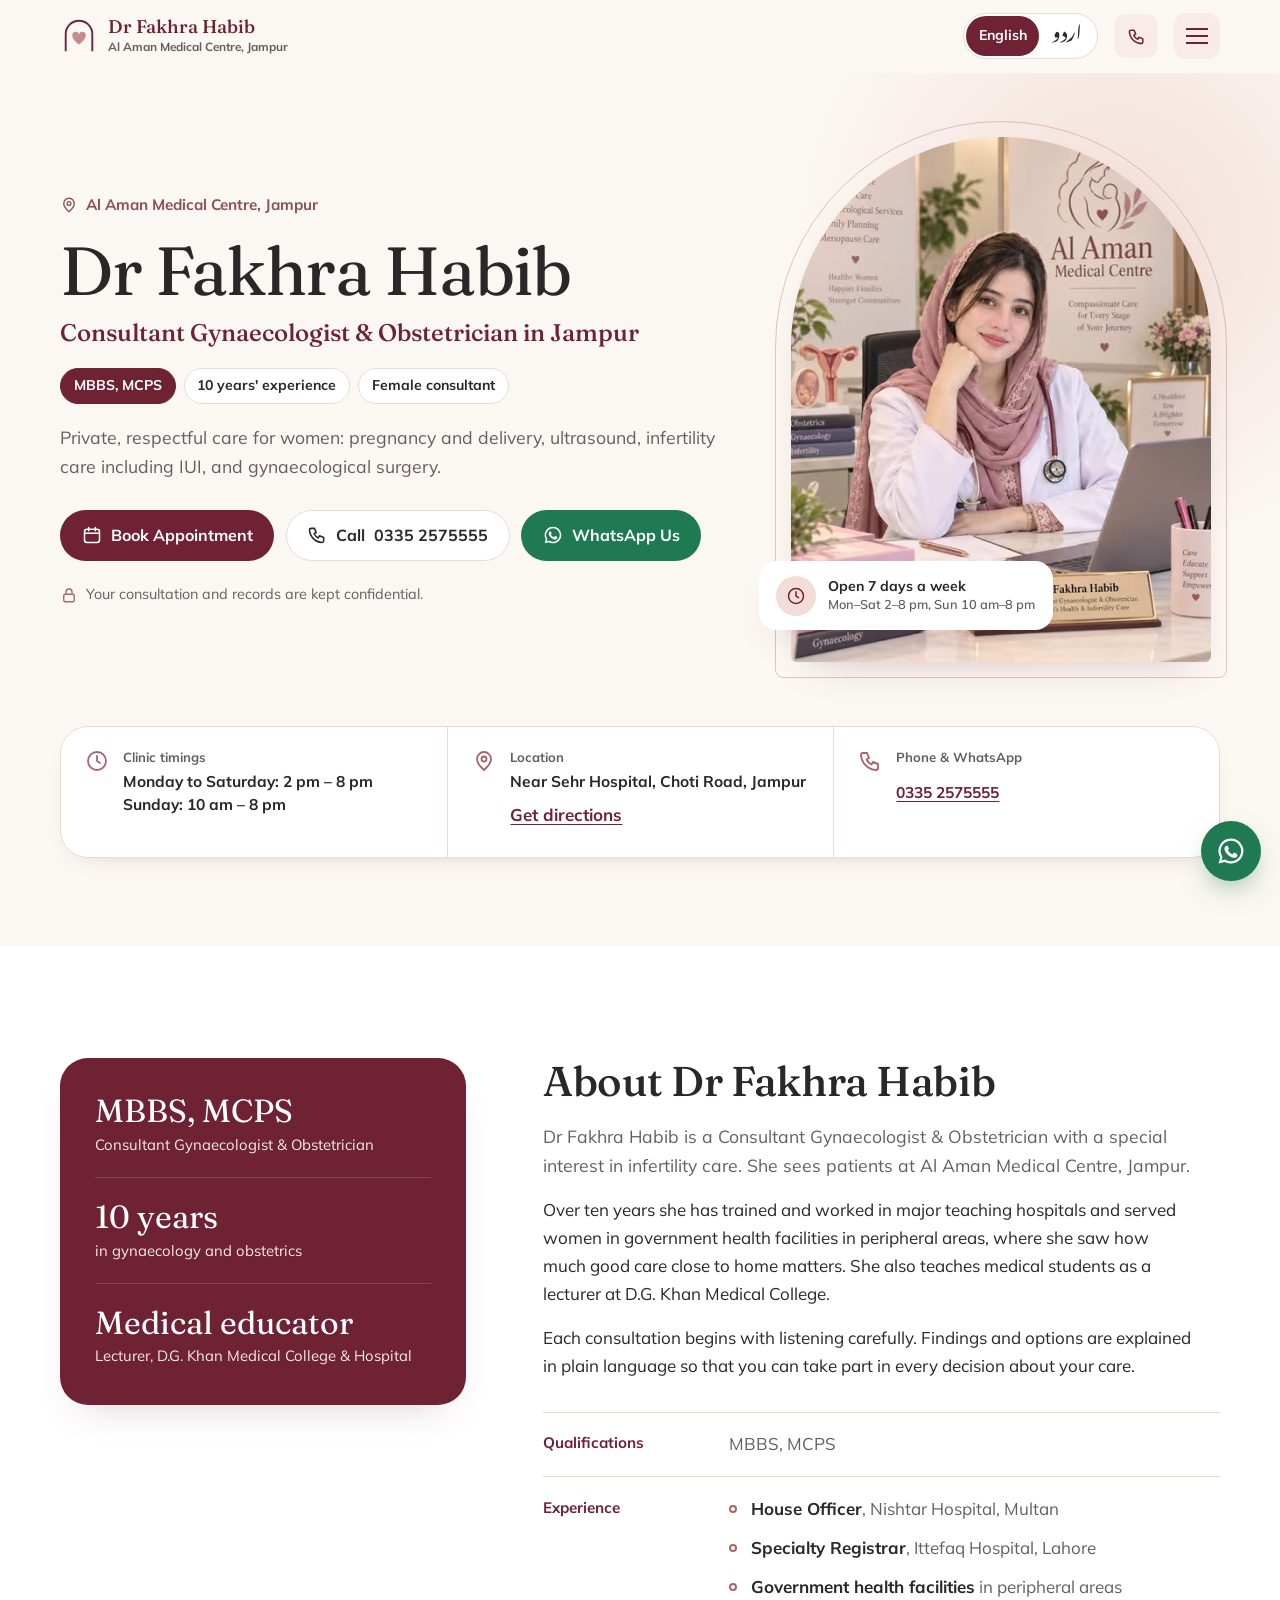
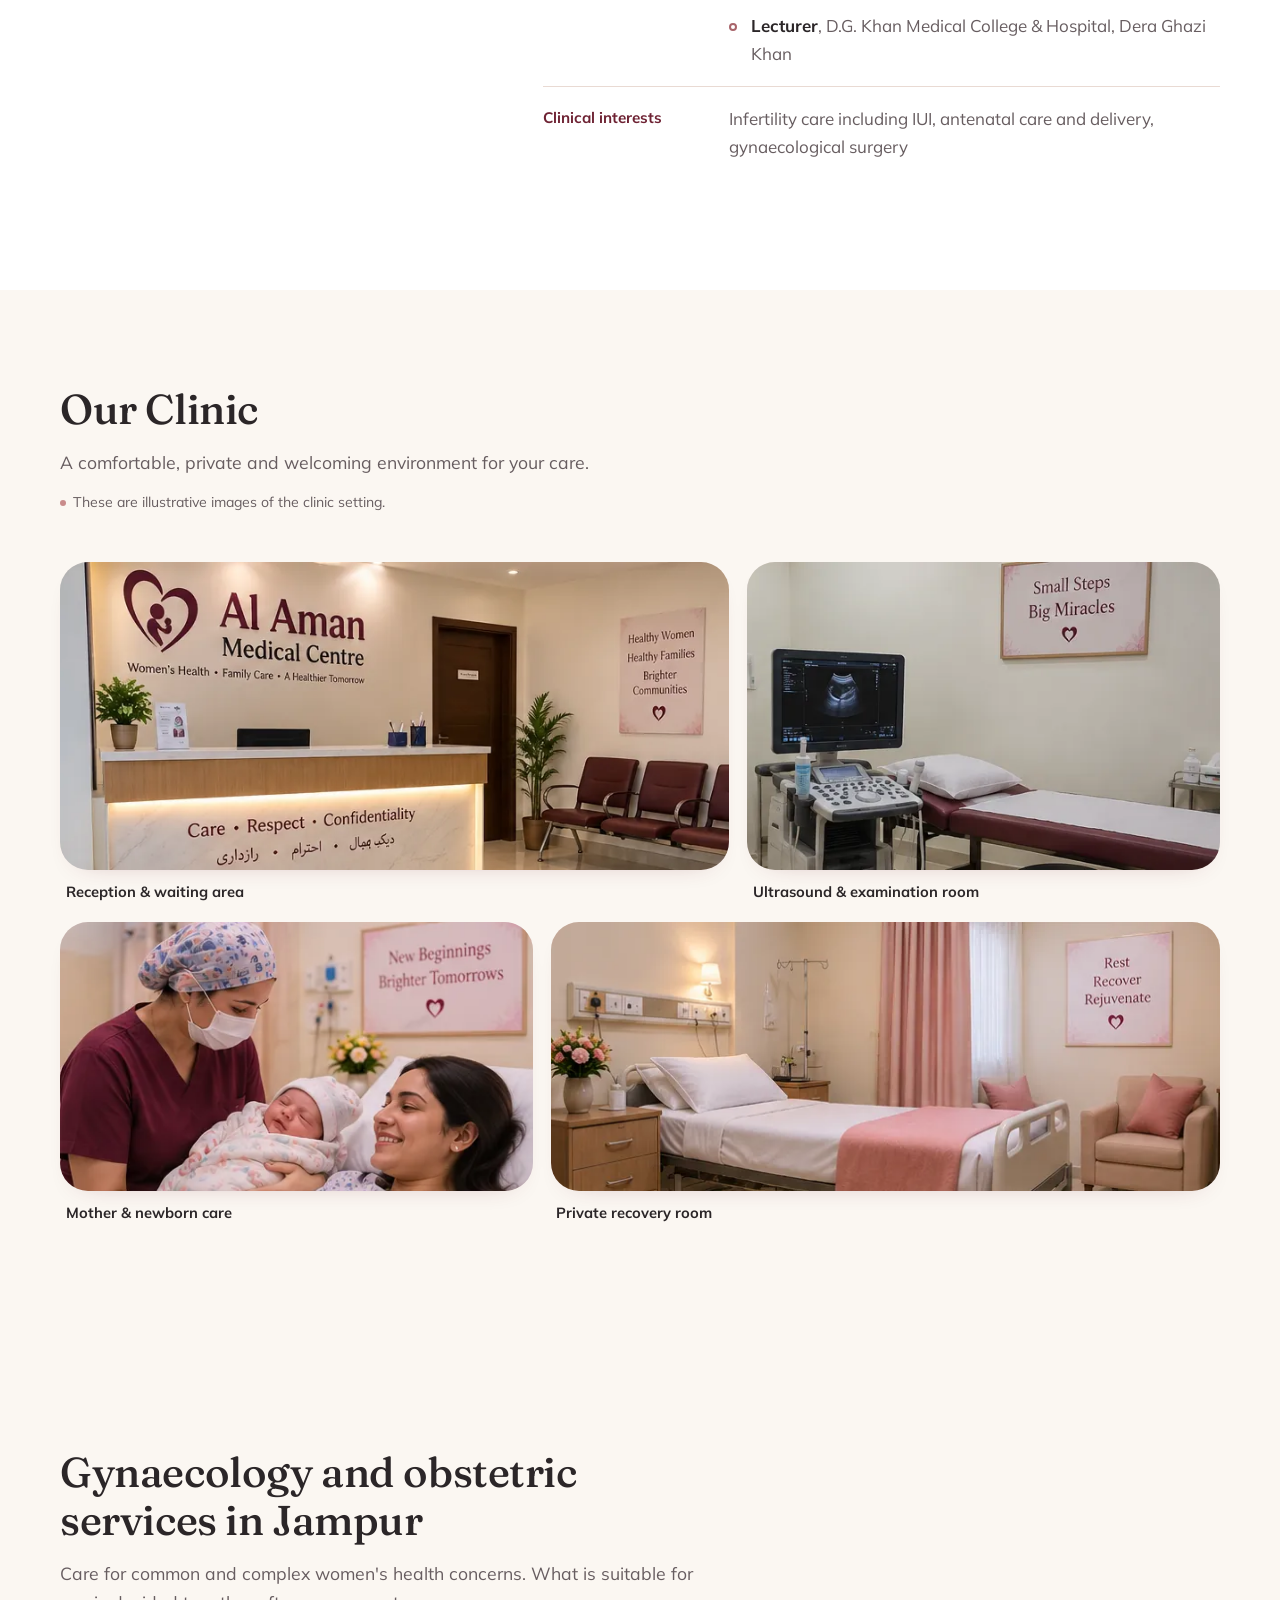
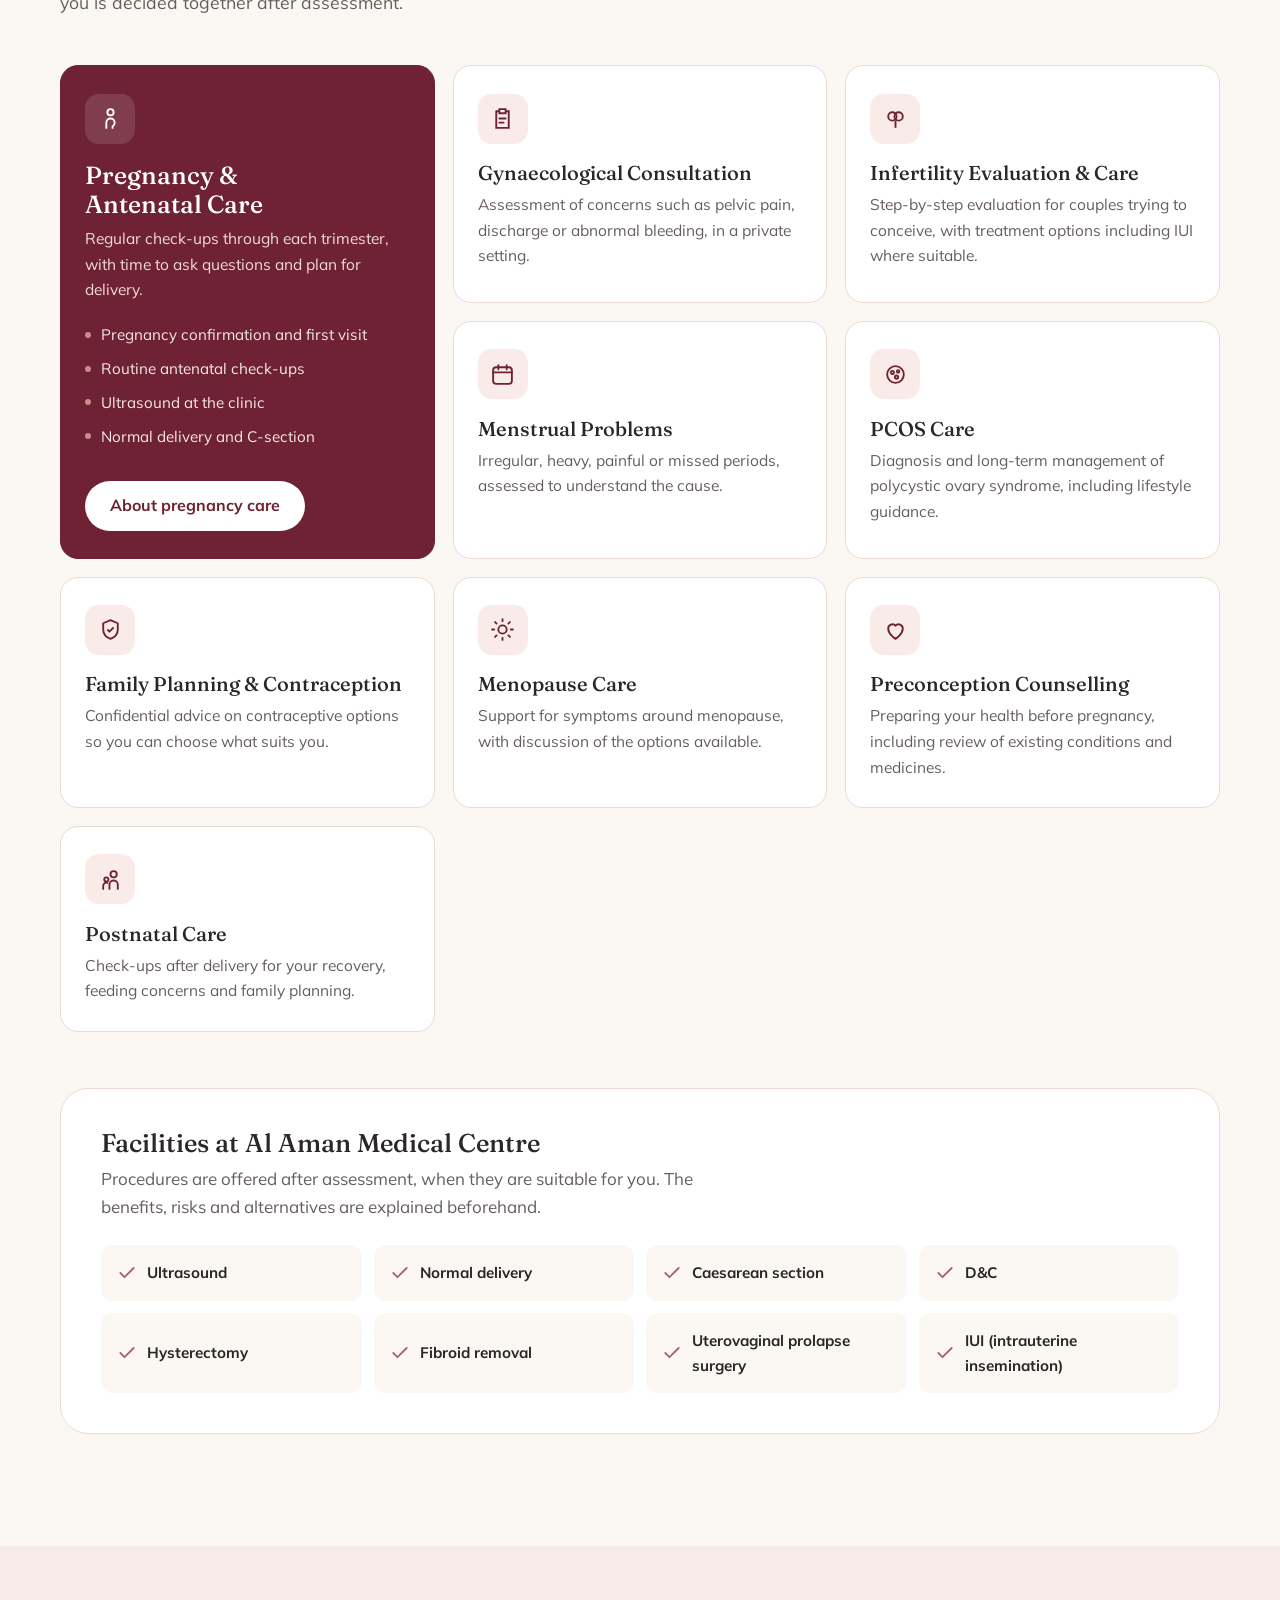
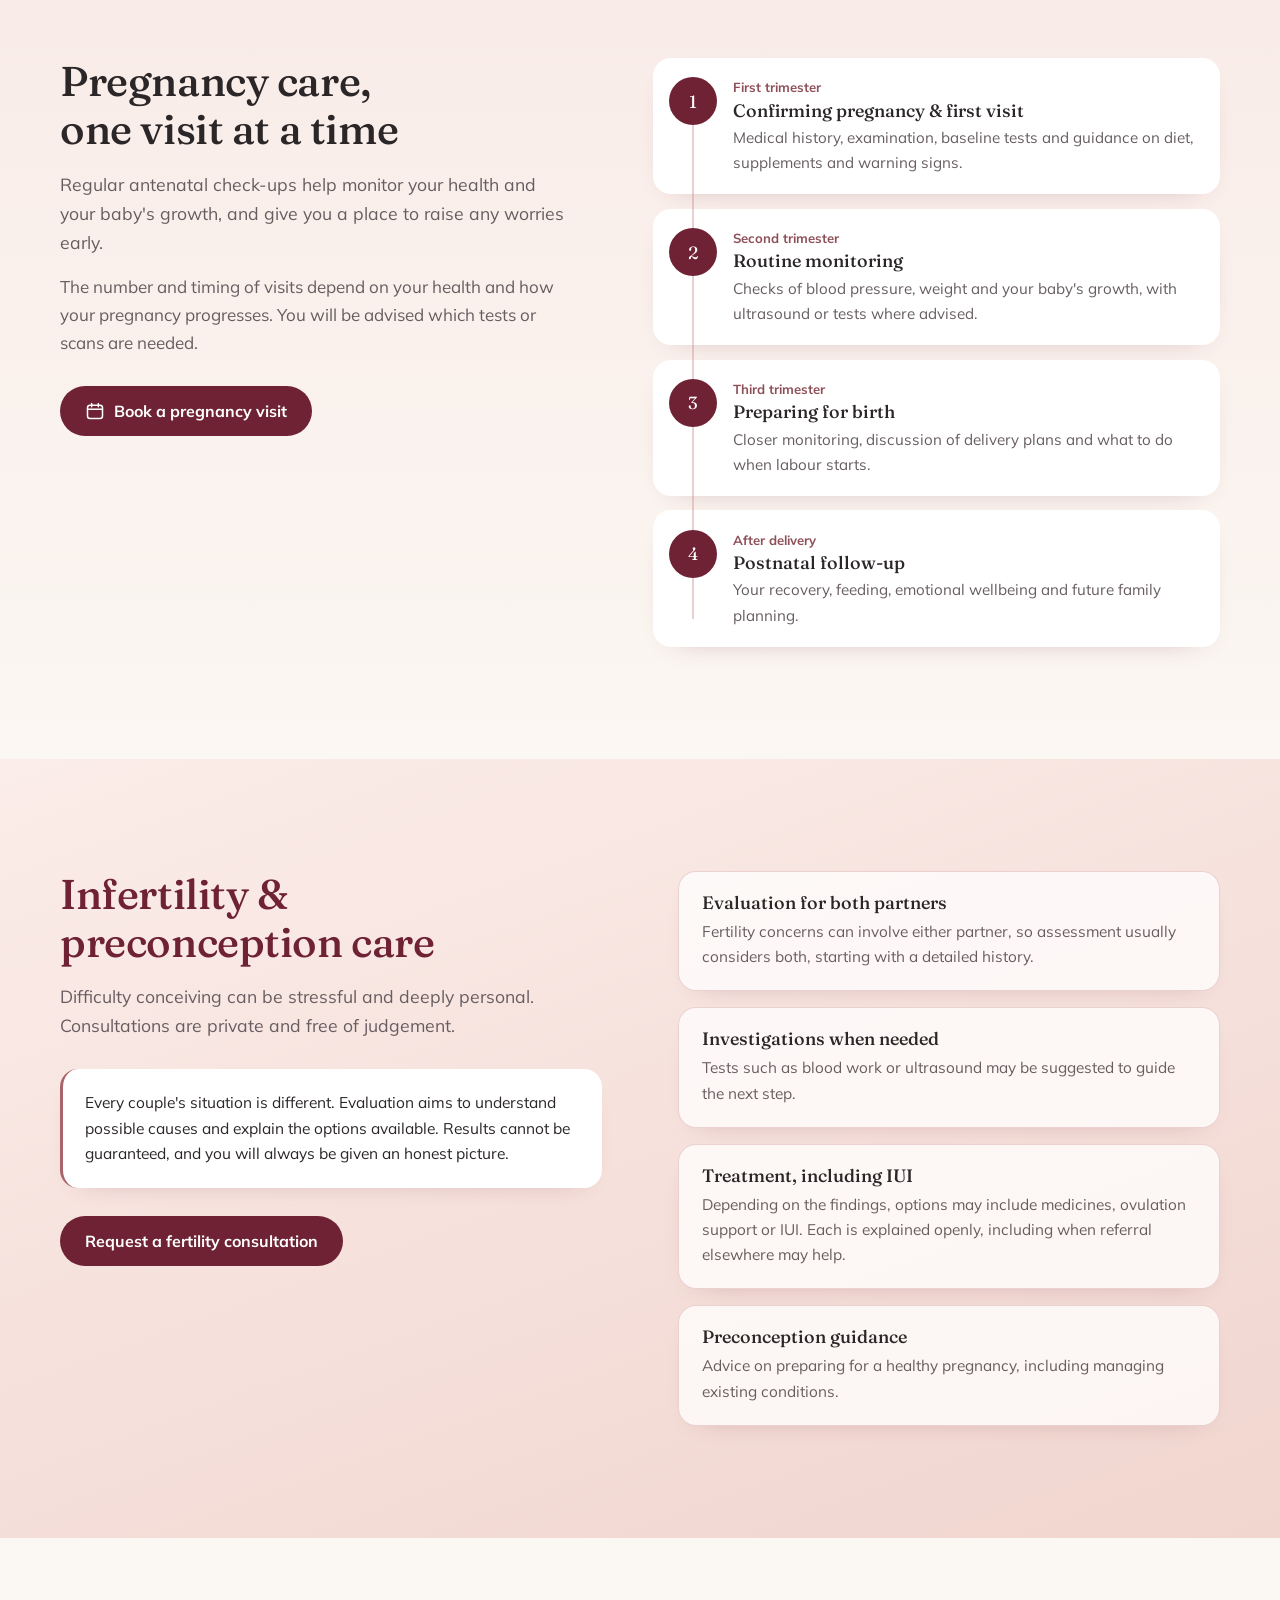
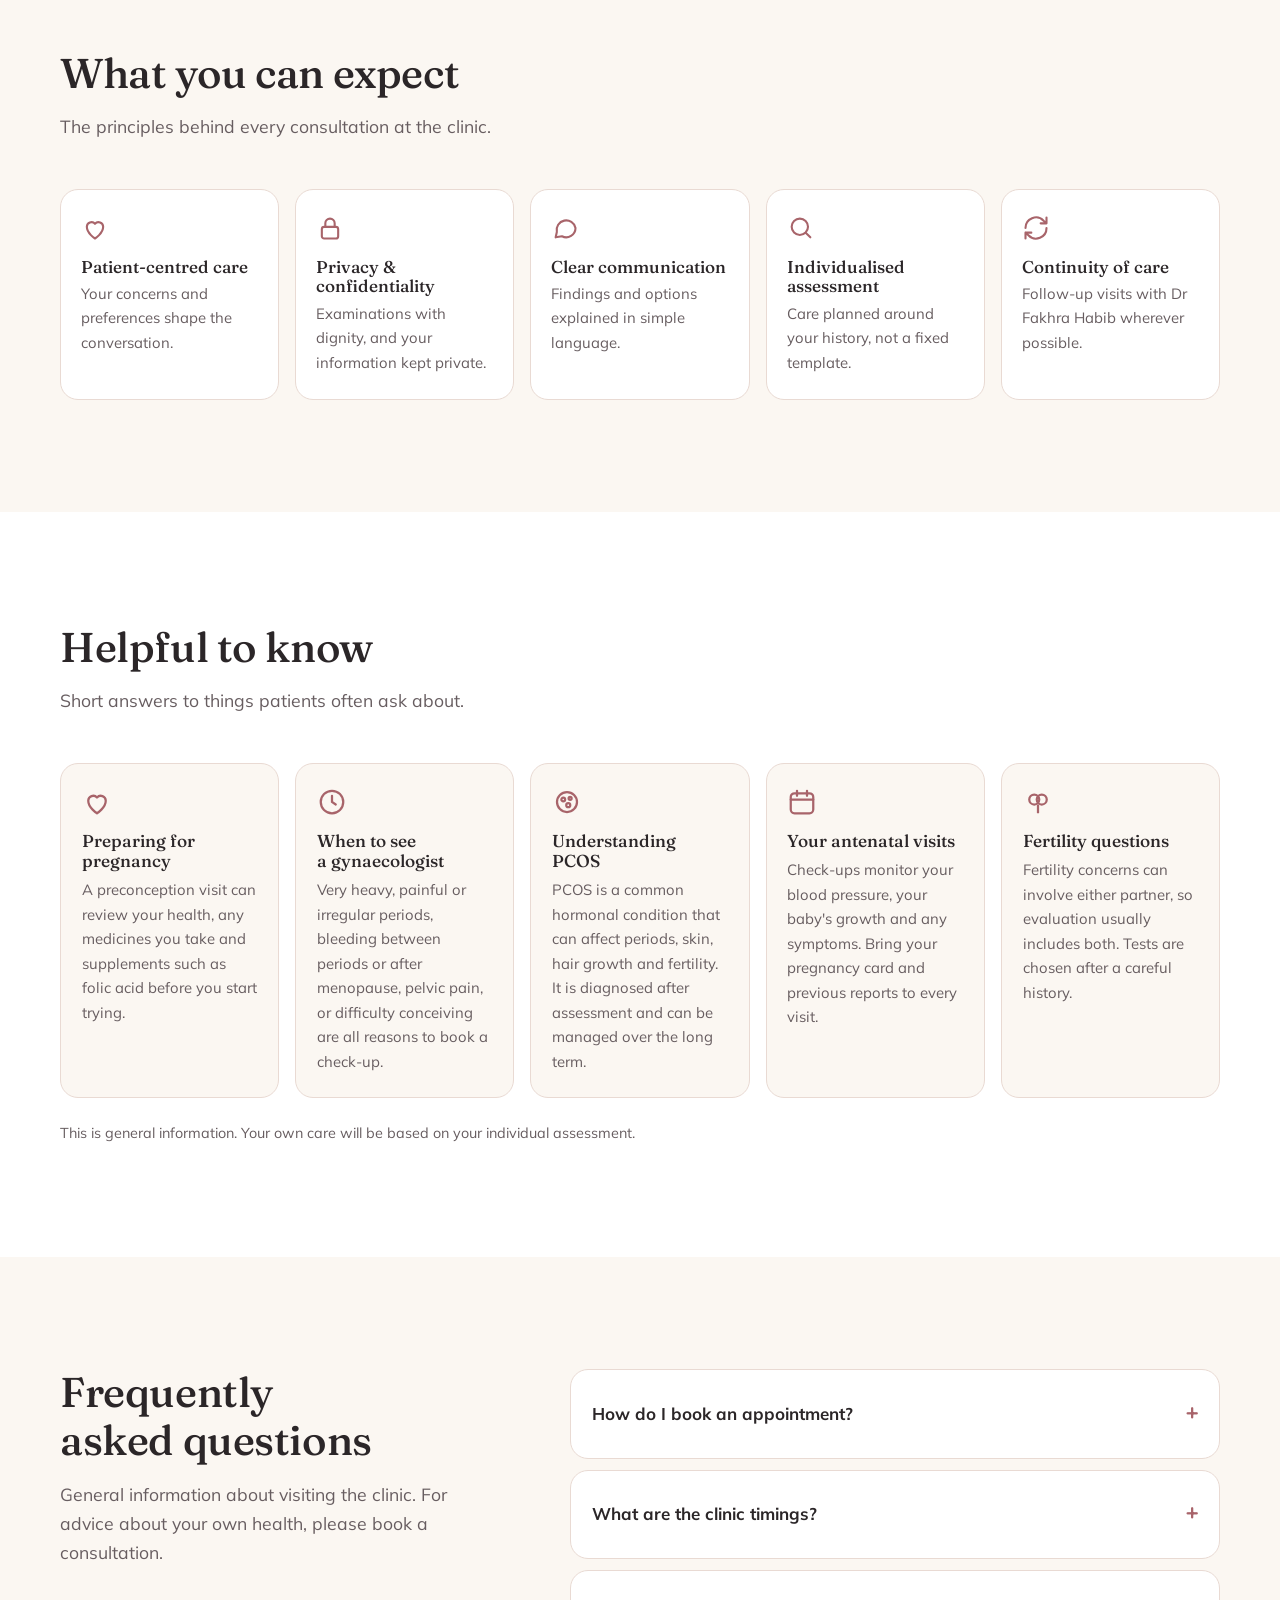
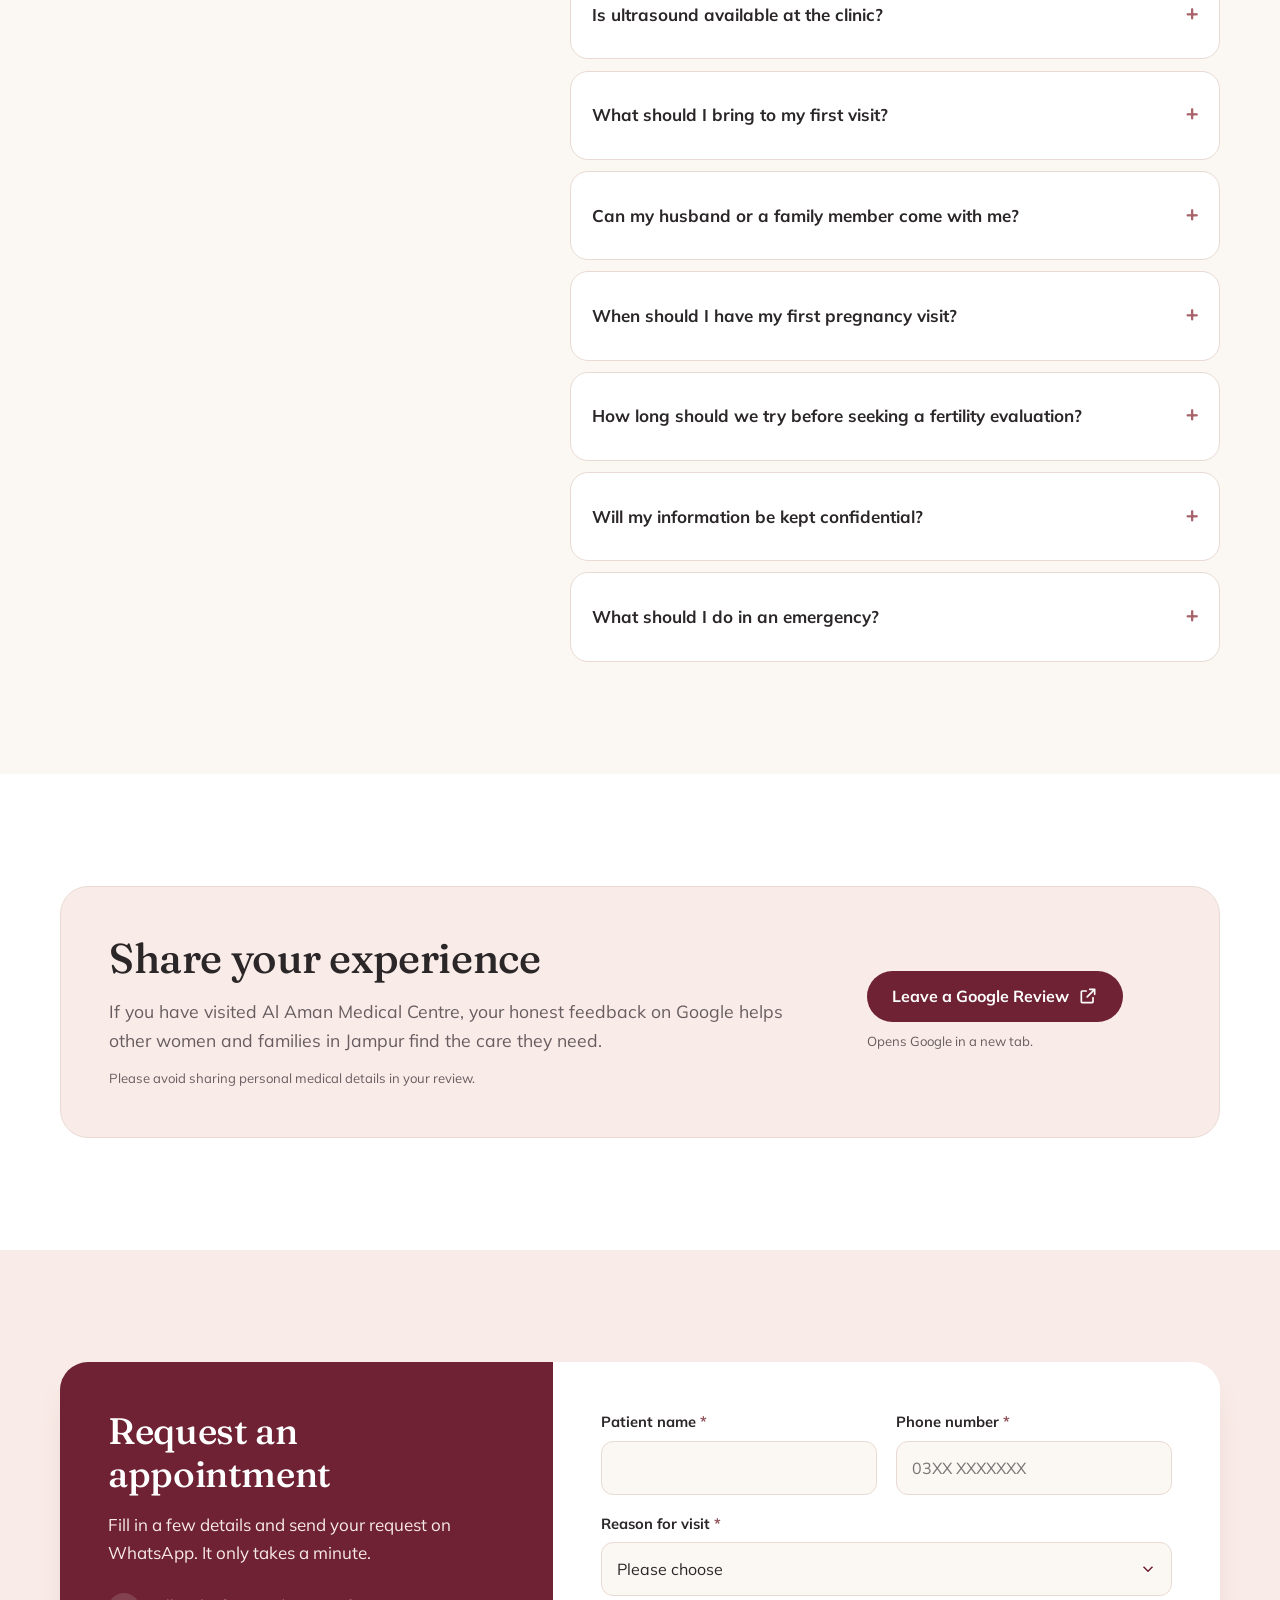
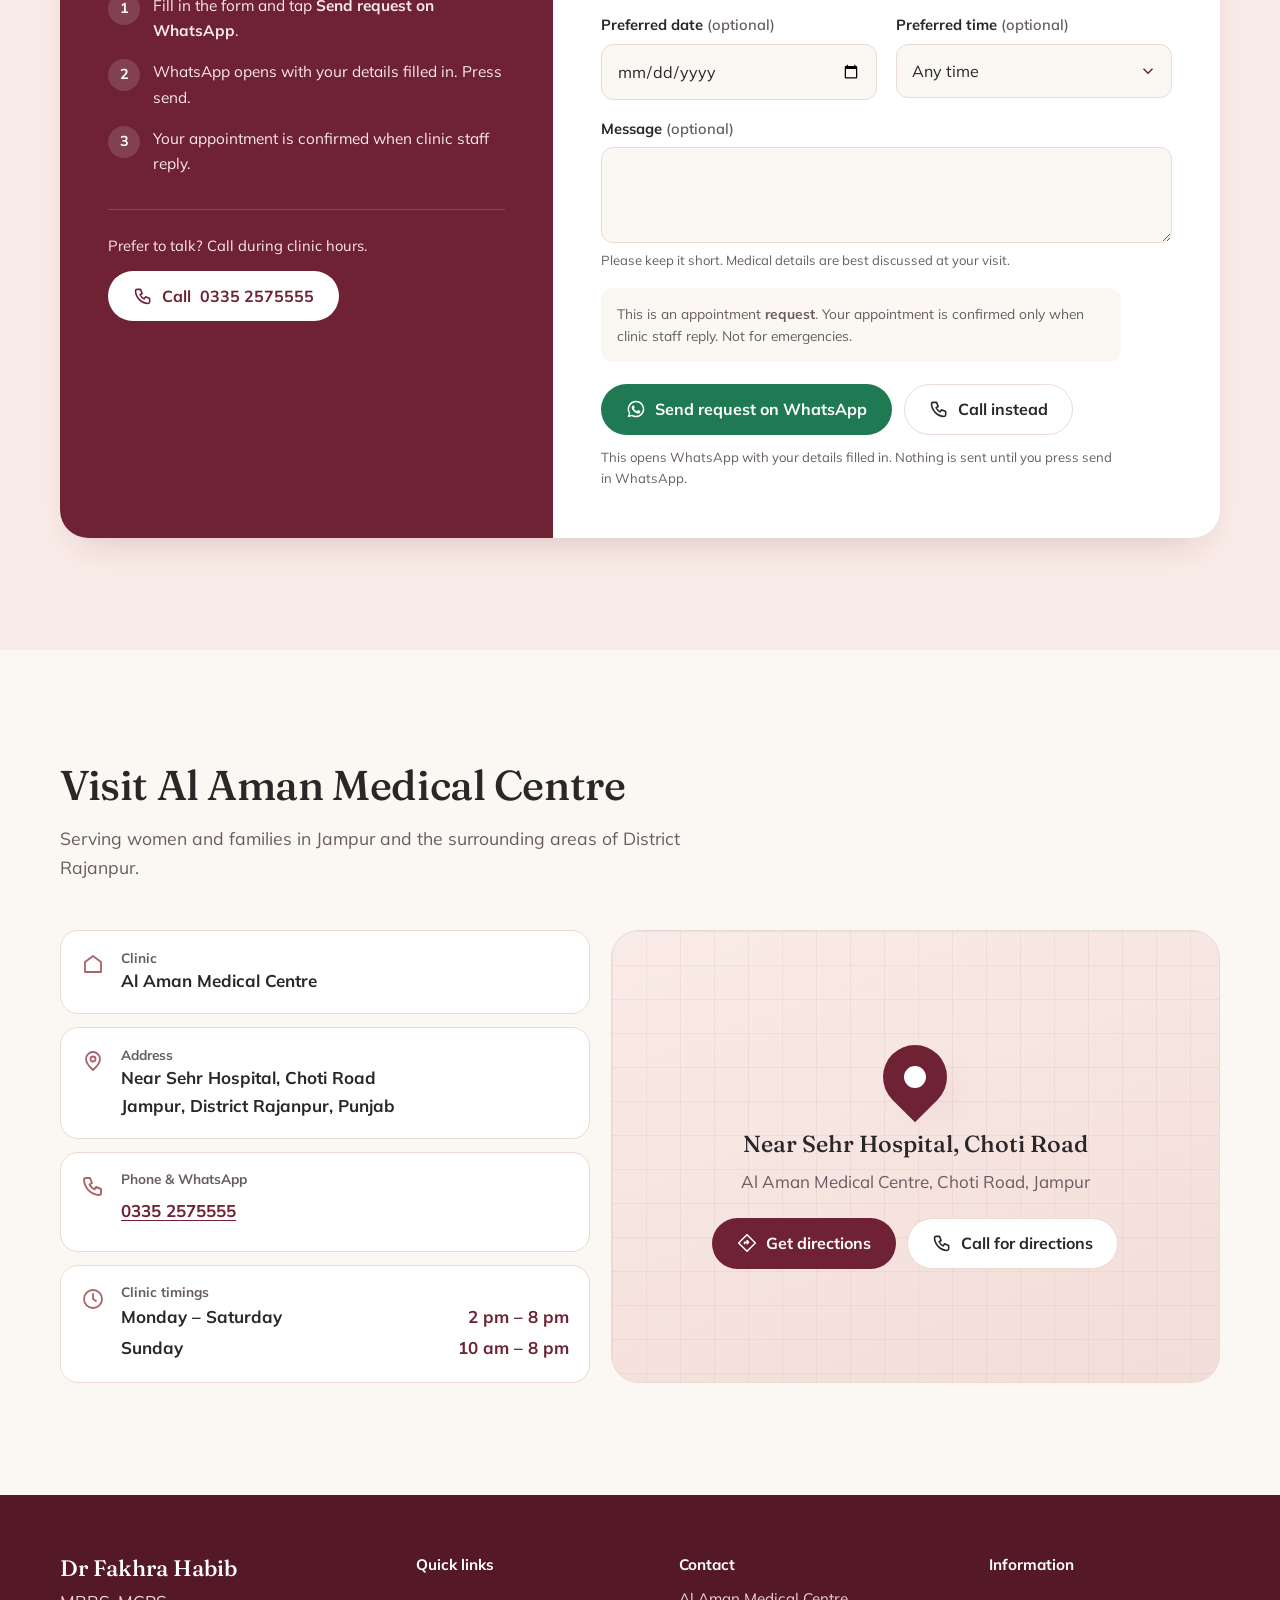
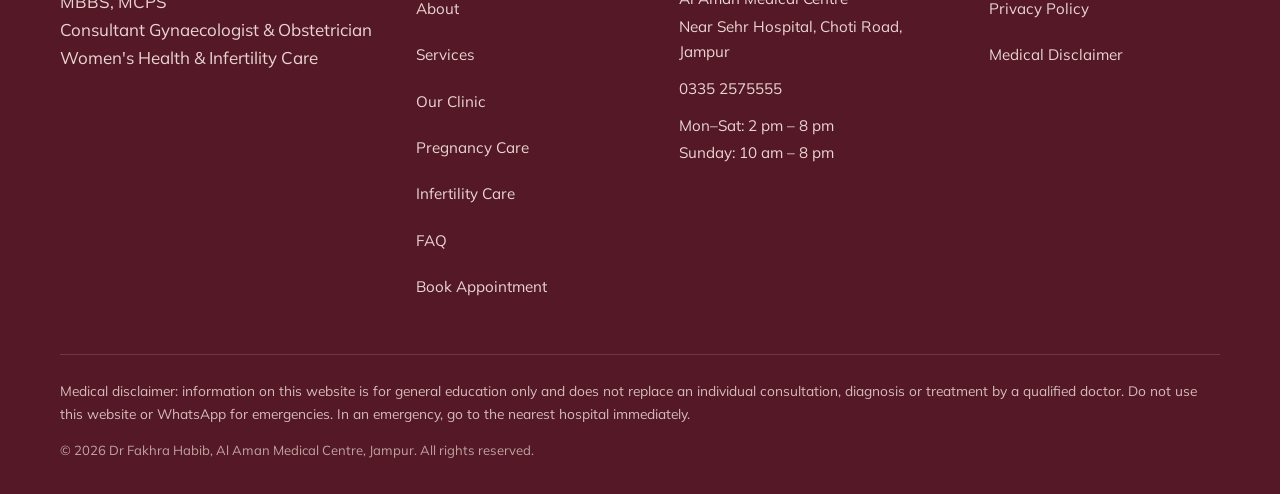
==== al-aman-website/index.html @ a742a40b "Add files via upload" ====
<!DOCTYPE html>
<html lang="en" dir="ltr">
<head>
<meta charset="UTF-8">
<meta name="viewport" content="width=device-width, initial-scale=1, viewport-fit=cover">

<title>Dr Fakhra Habib | Gynaecologist &amp; Obstetrician in Jampur | Al Aman Medical Centre</title>
<meta name="description" content="Dr Fakhra Habib (MBBS, MCPS), female Consultant Gynaecologist &amp; Obstetrician at Al Aman Medical Centre, Choti Road, Jampur. Pregnancy care, delivery, ultrasound, infertility care including IUI. Open daily. Call 0335 2575555.">
<meta name="robots" content="index, follow, max-image-preview:large">
<meta name="theme-color" content="#6E2233">
<meta name="format-detection" content="telephone=yes">
<link rel="canonical" href="https://drfakhrahabib.netlify.app/">
<link rel="alternate" hreflang="en-PK" href="https://drfakhrahabib.netlify.app/">
<link rel="alternate" hreflang="ur-PK" href="https://drfakhrahabib.netlify.app/ur/">
<link rel="alternate" hreflang="x-default" href="https://drfakhrahabib.netlify.app/">

<!-- Social sharing (WhatsApp / Facebook preview) -->
<meta property="og:type" content="website">
<meta property="og:site_name" content="Al Aman Medical Centre, Jampur">
<meta property="og:locale" content="en_PK">
<meta property="og:locale:alternate" content="ur_PK">
<meta property="og:title" content="Dr Fakhra Habib | Gynaecologist &amp; Obstetrician in Jampur">
<meta property="og:description" content="Female consultant gynaecologist at Al Aman Medical Centre, Choti Road, Jampur. Open daily. Call or WhatsApp 0335 2575555.">
<meta property="og:url" content="https://drfakhrahabib.netlify.app/">
<meta property="og:image" content="https://drfakhrahabib.netlify.app/images/og-share-1200x630.jpg">
<meta property="og:image:secure_url" content="https://drfakhrahabib.netlify.app/images/og-share-1200x630.jpg">
<meta property="og:image:type" content="image/jpeg">
<meta property="og:image:width" content="1200">
<meta property="og:image:height" content="630">
<meta property="og:image:alt" content="Dr Fakhra Habib at Al Aman Medical Centre, Jampur">
<meta name="twitter:card" content="summary_large_image">
<meta name="twitter:image" content="https://drfakhrahabib.netlify.app/images/og-share-1200x630.jpg">

<script>try{var n=performance.getEntriesByType&&performance.getEntriesByType("navigation")[0];if(localStorage.getItem("site-lang")==="ur"&&!(n&&n.type==="back_forward"))location.replace("ur/"+location.hash)}catch(e){}</script>
<script>document.documentElement.className+=" js"</script>

<script type="application/ld+json">
{
  "@context": "https://schema.org",
  "@type": "MedicalClinic",
  "name": "Al Aman Medical Centre",
  "url": "https://drfakhrahabib.netlify.app/",
  "image": "https://drfakhrahabib.netlify.app/images/og-share-1200x630.jpg",
  "logo": "https://drfakhrahabib.netlify.app/icons/icon-512.png",
  "hasMap": "https://maps.app.goo.gl/ot8H29BSfZ6ZTW8P8",
  "geo": {"@type": "GeoCoordinates", "latitude": 29.6536965, "longitude": 70.5930969},
  "description": "Gynaecology, obstetrics and infertility care in Jampur, District Rajanpur, Punjab.",
  "telephone": "+92-335-2575555",
  "address": {
    "@type": "PostalAddress",
    "streetAddress": "Near Sehr Hospital, Choti Road",
    "addressLocality": "Jampur",
    "addressRegion": "Punjab",
    "addressCountry": "PK"
  },
  "areaServed": ["Jampur", "Rajanpur District"],
  "openingHoursSpecification": [
    {"@type": "OpeningHoursSpecification",
     "dayOfWeek": ["Monday","Tuesday","Wednesday","Thursday","Friday","Saturday"],
     "opens": "14:00", "closes": "20:00"},
    {"@type": "OpeningHoursSpecification",
     "dayOfWeek": "Sunday", "opens": "10:00", "closes": "20:00"}
  ],
  "medicalSpecialty": ["Gynecologic", "Obstetric"],
  "availableService": [
    {"@type": "MedicalProcedure", "name": "Antenatal care"},
    {"@type": "MedicalProcedure", "name": "Obstetric ultrasound"},
    {"@type": "MedicalProcedure", "name": "Normal delivery"},
    {"@type": "MedicalProcedure", "name": "Caesarean section"},
    {"@type": "MedicalProcedure", "name": "Intrauterine insemination (IUI)"},
    {"@type": "MedicalProcedure", "name": "Hysterectomy"}
  ],
  "employee": {
    "@type": "Physician",
    "name": "Dr Fakhra Habib",
    "honorificSuffix": "MBBS, MCPS",
    "jobTitle": "Consultant Gynaecologist & Obstetrician",
    "medicalSpecialty": ["Gynecologic", "Obstetric"]
  }
}
</script>

<link rel="icon" href="favicon.ico" sizes="48x48">
<link rel="icon" href="icons/favicon.svg" type="image/svg+xml">
<link rel="apple-touch-icon" href="icons/apple-touch-icon.png">
<link rel="manifest" href="site.webmanifest">

<link rel="preload" href="fonts/fraunces-latin-400-normal.woff2" as="font" type="font/woff2" crossorigin>
<link rel="preload" href="fonts/mulish-latin-400-normal.woff2" as="font" type="font/woff2" crossorigin>

<link rel="stylesheet" href="assets/style.css">
</head>

<body>
<a class="skip" href="#main">Skip to content</a>

<svg width="0" height="0" style="position:absolute" aria-hidden="true">
  <symbol id="i-phone" viewBox="0 0 24 24" fill="none" stroke="currentColor" stroke-width="1.9" stroke-linecap="round" stroke-linejoin="round"><path d="M5 4h4l2 5-2.5 1.5a11 11 0 0 0 5 5L15 13l5 2v4a2 2 0 0 1-2 2A16 16 0 0 1 3 6a2 2 0 0 1 2-2"/></symbol>
  <symbol id="i-wa" viewBox="0 0 24 24" fill="currentColor"><path d="M12 2a10 10 0 0 0-8.6 15.1L2 22l5-1.3A10 10 0 1 0 12 2zm0 18.2c-1.5 0-3-.4-4.3-1.2l-.3-.2-3 .8.8-2.9-.2-.3A8.2 8.2 0 1 1 12 20.2zm4.5-6.1c-.2-.1-1.5-.7-1.7-.8-.2-.1-.4-.1-.6.1l-.8 1c-.1.2-.3.2-.5.1a6.7 6.7 0 0 1-3.3-2.9c-.2-.4.2-.4.7-1.3.1-.2 0-.3 0-.4l-.8-1.8c-.2-.5-.4-.4-.6-.4h-.5a1 1 0 0 0-.7.3 3 3 0 0 0-.9 2.2c0 1.3.9 2.5 1 2.7.1.2 1.8 2.8 4.4 3.9 1.6.7 2.3.8 3.1.6.5-.1 1.5-.6 1.7-1.2.2-.6.2-1.1.1-1.2l-.5-.3z"/></symbol>
  <symbol id="i-pin" viewBox="0 0 24 24" fill="none" stroke="currentColor" stroke-width="1.8" stroke-linecap="round" stroke-linejoin="round"><path d="M12 21s-7-6.2-7-11a7 7 0 0 1 14 0c0 4.8-7 11-7 11z"/><circle cx="12" cy="10" r="2.5"/></symbol>
  <symbol id="i-clock" viewBox="0 0 24 24" fill="none" stroke="currentColor" stroke-width="1.8" stroke-linecap="round"><circle cx="12" cy="12" r="9"/><path d="M12 7v5l3 2"/></symbol>
  <symbol id="i-cal" viewBox="0 0 24 24" fill="none" stroke="currentColor" stroke-width="1.8" stroke-linecap="round"><rect x="3" y="5" width="18" height="16" rx="3"/><path d="M3 10h18M8 3v4M16 3v4"/></symbol>
  <symbol id="i-lock" viewBox="0 0 24 24" fill="none" stroke="currentColor" stroke-width="1.8" stroke-linecap="round"><rect x="5" y="11" width="14" height="10" rx="2"/><path d="M8 11V8a4 4 0 0 1 8 0v3"/></symbol>
  <symbol id="i-heart" viewBox="0 0 24 24" fill="none" stroke="currentColor" stroke-width="1.8" stroke-linejoin="round"><path d="M12 21s-7-4.4-7-10a4 4 0 0 1 7-2.6A4 4 0 0 1 19 11c0 5.6-7 10-7 10z"/></symbol>
  <symbol id="i-check" viewBox="0 0 24 24" fill="none" stroke="currentColor" stroke-width="2.2" stroke-linecap="round" stroke-linejoin="round"><path d="M20 6L9 17l-5-5"/></symbol>
  <symbol id="i-home" viewBox="0 0 24 24" fill="none" stroke="currentColor" stroke-width="1.8" stroke-linejoin="round"><path d="M4 20V10l8-6 8 6v10H4z"/></symbol>
  <symbol id="i-dir" viewBox="0 0 24 24" fill="none" stroke="currentColor" stroke-width="1.8" stroke-linecap="round" stroke-linejoin="round"><path d="M12 2l10 10-10 10L2 12z"/><path d="M9 13v-2h5l-2-2m2 2l-2 2"/></symbol>
</svg>

<!-- ================= HEADER ================= -->
<header class="site-header">
  <nav class="wrap nav" aria-label="Main">
    <a href="#home" class="brand">
      <svg class="brand-mark" viewBox="0 0 40 40" aria-hidden="true">
        <path d="M6 36V18a14 14 0 0 1 28 0v18" fill="none" stroke="#6E2233" stroke-width="2"/>
        <path d="M20 29c-4-3-7-6-7-9.5a3.5 3.5 0 0 1 7-1 3.5 3.5 0 0 1 7 1C27 23 24 26 20 29z" fill="#C98B8B"/>
      </svg>
      <span class="brand-text">
        <span class="brand-name">Dr Fakhra Habib</span>
        <span class="brand-sub">Al Aman Medical Centre, Jampur</span>
      </span>
    </a>

    <ul class="nav-links" id="navLinks">
      <li class="home-link"><a href="#home">Home</a></li>
      <li><a href="#about">About</a></li>
      <li><a href="#services">Services</a></li>
      <li><a href="#pregnancy">Pregnancy Care</a></li>
      <li><a href="#fertility">Infertility Care</a></li>
      <li><a href="#faq">FAQ</a></li>
      <li><a href="#contact">Contact</a></li>
      <li class="mobile-only"><a href="#appointment" class="btn btn-primary">Book Appointment</a></li>
      <li class="lang-item"><nav class="lang-switch" aria-label="Choose language"><a href="./" lang="en" hreflang="en" aria-current="page" data-lang-link="en">English</a><a href="ur/" lang="ur" hreflang="ur" data-lang-link="ur">اردو</a></nav></li>
    </ul>

    <div class="nav-right">
      <nav class="lang-switch" aria-label="Choose language"><a href="./" lang="en" hreflang="en" aria-current="page" data-lang-link="en">English</a><a href="ur/" lang="ur" hreflang="ur" data-lang-link="ur">اردو</a></nav>
      <a href="tel:+923352575555" class="nav-call" aria-label="Call the clinic on 0335 2575555"><svg class="icon" aria-hidden="true"><use href="#i-phone"/></svg><span><span class="num">0335 2575555</span></span></a>
      <a href="#appointment" class="btn btn-primary">Book Appointment</a>
      <button class="menu-toggle" id="menuToggle" type="button" aria-label="Open menu" aria-expanded="false" aria-controls="navLinks">
        <span></span><span></span><span></span>
      </button>
    </div>
  </nav>
</header>

<main id="main">

<!-- ================= HERO ================= -->
<section class="hero" id="home" aria-labelledby="hero-title">
  <div class="wrap hero-grid">
    <div>
      <p class="hero-intro load"><svg class="icon" aria-hidden="true"><use href="#i-pin"/></svg>Al Aman Medical Centre, Jampur</p>
      <h1 id="hero-title" class="load load-2">
        <span class="h1-name">Dr Fakhra Habib</span>
        <span class="h1-role">Consultant Gynaecologist &amp; Obstetrician in Jampur</span>
      </h1>
      <p class="hero-creds load load-2">
        <span class="badge strong">MBBS, MCPS</span>
        <span class="badge">10 years' experience</span>
        <span class="badge">Female consultant</span>
      </p>
      <p class="lead load load-3">Private, respectful care for women: pregnancy and delivery, ultrasound, infertility care including IUI, and gynaecological surgery.</p>
      <div class="hero-actions load load-4">
        <a href="#appointment" class="btn btn-primary"><svg class="icon" aria-hidden="true"><use href="#i-cal"/></svg>Book Appointment</a>
        <a href="tel:+923352575555" class="btn btn-secondary"><svg class="icon" aria-hidden="true"><use href="#i-phone"/></svg>Call <span class="num">0335 2575555</span></a>
        <a href="https://wa.me/923352575555?text=Assalam-o-Alaikum%2C%20I%20would%20like%20to%20book%20an%20appointment%20with%20Dr%20Fakhra%20Habib%20at%20Al%20Aman%20Medical%20Centre%2C%20Jampur." class="btn btn-wa" target="_blank" rel="noopener"><svg class="icon" aria-hidden="true"><use href="#i-wa"/></svg>WhatsApp Us</a>
      </div>
      <p class="hero-note load load-5"><svg class="icon" aria-hidden="true"><use href="#i-lock"/></svg>Your consultation and records are kept confidential.</p>
    </div>

    <div class="arch-wrap load load-2">
      <div class="arch-ring" aria-hidden="true"></div>
      <div class="arch">
        <picture>
          <source type="image/avif" srcset="images/dr-fakhra-habib-480.avif 480w, images/dr-fakhra-habib-720.avif 720w" sizes="(max-width: 860px) 320px, 420px">
          <source type="image/webp" srcset="images/dr-fakhra-habib-480.webp 480w, images/dr-fakhra-habib-720.webp 720w" sizes="(max-width: 860px) 320px, 420px">
          <img src="images/dr-fakhra-habib-720.jpg" width="720" height="900" fetchpriority="high" decoding="async"
               alt="Dr Fakhra Habib, Consultant Gynaecologist and Obstetrician, at her desk at Al Aman Medical Centre, Jampur">
        </picture>
      </div>
      <div class="hero-card">
        <span class="dot"><svg class="icon" aria-hidden="true"><use href="#i-clock"/></svg></span>
        <p>Open 7 days a week<span>Mon–Sat 2–8 pm, Sun 10 am–8 pm</span></p>
      </div>
    </div>
  </div>

  <div class="wrap">
    <div class="info-strip load load-5">
      <div class="info-item">
        <svg class="icon" aria-hidden="true"><use href="#i-clock"/></svg>
        <div><p class="label">Clinic timings</p><p>Monday to Saturday: 2 pm – 8 pm<br>Sunday: 10 am – 8 pm</p></div>
      </div>
      <div class="info-item">
        <svg class="icon" aria-hidden="true"><use href="#i-pin"/></svg>
        <div><p class="label">Location</p><p>Near Sehr Hospital, Choti Road, Jampur</p>
          <a class="text-link" data-maps href="https://maps.app.goo.gl/ot8H29BSfZ6ZTW8P8" target="_blank" rel="noopener">Get directions</a></div>
      </div>
      <div class="info-item">
        <svg class="icon" aria-hidden="true"><use href="#i-phone"/></svg>
        <div><p class="label">Phone &amp; WhatsApp</p><p><a class="text-link" href="tel:+923352575555"><span class="num">0335 2575555</span></a></p></div>
      </div>
    </div>
  </div>
</section>

<!-- ================= ABOUT ================= -->
<section class="about" id="about" aria-labelledby="about-title">
  <div class="wrap about-grid">
    <aside class="facts reveal" aria-label="Dr Fakhra Habib at a glance">
      <div class="fact"><strong>MBBS, MCPS</strong><span>Consultant Gynaecologist &amp; Obstetrician</span></div>
      <div class="fact"><strong>10 years</strong><span>in gynaecology and obstetrics</span></div>
      <div class="fact"><strong>Medical educator</strong><span>Lecturer, D.G. Khan Medical College &amp; Hospital</span></div>
    </aside>
    <div class="about-text reveal">
      <h2 id="about-title">About Dr Fakhra Habib</h2>
      <p class="lead">Dr Fakhra Habib is a Consultant Gynaecologist &amp; Obstetrician with a special interest in infertility care. She sees patients at Al Aman Medical Centre, Jampur.</p>
      <p>Over ten years she has trained and worked in major teaching hospitals and served women in government health facilities in peripheral areas, where she saw how much good care close to home matters. She also teaches medical students as a lecturer at D.G. Khan Medical College.</p>
      <p>Each consultation begins with listening carefully. Findings and options are explained in plain language so that you can take part in every decision about your care.</p>

      <dl class="cred-list">
        <div class="cred"><dt>Qualifications</dt><dd>MBBS, MCPS</dd></div>
        <div class="cred"><dt>Experience</dt><dd>
          <ul class="career">
            <li><strong>House Officer</strong>, Nishtar Hospital, Multan</li>
            <li><strong>Specialty Registrar</strong>, Ittefaq Hospital, Lahore</li>
            <li><strong>Government health facilities</strong> in peripheral areas</li>
            <li><strong>Lecturer</strong>, D.G. Khan Medical College &amp; Hospital, Dera Ghazi Khan</li>
          </ul>
        </dd></div>
        <div class="cred"><dt>Clinical interests</dt><dd>Infertility care including IUI, antenatal care and delivery, gynaecological surgery</dd></div>
      </dl>
    </div>
  </div>
</section>

<!-- ================= OUR CLINIC ================= -->
<section class="clinic" id="clinic" aria-labelledby="clinic-title">
  <div class="wrap">
    <div class="section-head reveal">
      <h2 id="clinic-title">Our Clinic</h2>
      <p class="lead">A comfortable, private and welcoming environment for your care.</p>
      <p class="clinic-note">These are illustrative images of the clinic setting.</p>
    </div>
    <div class="clinic-grid" role="group" aria-label="Clinic images">
      <figure class="clinic-fig f-reception reveal">
        <picture>
          <source type="image/webp" srcset="images/clinic-reception.webp">
          <img src="images/clinic-reception.jpg" width="934" height="344" loading="lazy" decoding="async" alt="Illustration of a clinic reception and waiting area in cream and burgundy">
        </picture>
        <figcaption>Reception &amp; waiting area</figcaption>
      </figure>
      <figure class="clinic-fig f-ultrasound reveal">
        <picture>
          <source type="image/webp" srcset="images/ultrasound-examination-room.webp">
          <img src="images/ultrasound-examination-room.jpg" width="572" height="344" loading="lazy" decoding="async" alt="Illustration of a clinic room with an ultrasound machine and examination couch">
        </picture>
        <figcaption>Ultrasound &amp; examination room</figcaption>
      </figure>
      <figure class="clinic-fig f-newborn reveal">
        <picture>
          <source type="image/webp" srcset="images/mother-newborn-care.webp">
          <img src="images/mother-newborn-care.jpg" width="487" height="300" loading="lazy" decoding="async" alt="Illustration of a smiling mother resting after delivery while a nurse holds her swaddled newborn">
        </picture>
        <figcaption>Mother &amp; newborn care</figcaption>
      </figure>
      <figure class="clinic-fig f-recovery reveal">
        <picture>
          <source type="image/webp" srcset="images/clinic-recovery-room.webp">
          <img src="images/clinic-recovery-room.jpg" width="704" height="271" loading="lazy" decoding="async" alt="Illustration of a private recovery room with a bed, attendant chair and pink curtains">
        </picture>
        <figcaption>Private recovery room</figcaption>
      </figure>
    </div>
  </div>
</section>

<!-- ================= SERVICES ================= -->
<section id="services" aria-labelledby="services-title">
  <div class="wrap">
    <div class="section-head reveal">
      <h2 id="services-title">Gynaecology and obstetric services in Jampur</h2>
      <p class="lead">Care for common and complex women's health concerns. What is suitable for you is decided together after assessment.</p>
    </div>

    <div class="services-grid">
      <article class="service featured reveal">
        <div class="service-icon"><svg class="icon" viewBox="0 0 24 24" fill="none" stroke="currentColor" stroke-width="1.8" stroke-linecap="round" aria-hidden="true"><circle cx="12" cy="6" r="3"/><path d="M8 21v-5a4 4 0 0 1 4-4 4 4 0 0 1 4 4c0 2-1 3-2 3.5V21"/></svg></div>
        <h3>Pregnancy &amp; Antenatal Care</h3>
        <p>Regular check-ups through each trimester, with time to ask questions and plan for delivery.</p>
        <ul>
          <li>Pregnancy confirmation and first visit</li>
          <li>Routine antenatal check-ups</li>
          <li>Ultrasound at the clinic</li>
          <li>Normal delivery and C-section</li>
        </ul>
        <a href="#pregnancy" class="btn btn-light">About pregnancy care</a>
      </article>

      <article class="service reveal">
        <div class="service-icon"><svg class="icon" viewBox="0 0 24 24" fill="none" stroke="currentColor" stroke-width="1.8" stroke-linecap="round" aria-hidden="true"><path d="M9 3h6v4H9zM6 5h3M15 5h3v16H6V5"/><path d="M9 12h6M9 16h4"/></svg></div>
        <h3>Gynaecological Consultation</h3>
        <p>Assessment of concerns such as pelvic pain, discharge or abnormal bleeding, in a private setting.</p>
      </article>
      <article class="service reveal">
        <div class="service-icon"><svg class="icon" viewBox="0 0 24 24" fill="none" stroke="currentColor" stroke-width="1.8" aria-hidden="true"><circle cx="9" cy="10" r="4"/><circle cx="15" cy="10" r="4"/><path d="M12 14v7"/></svg></div>
        <h3>Infertility Evaluation &amp; Care</h3>
        <p>Step-by-step evaluation for couples trying to conceive, with treatment options including IUI where suitable.</p>
      </article>
      <article class="service reveal">
        <div class="service-icon"><svg class="icon" aria-hidden="true"><use href="#i-cal"/></svg></div>
        <h3>Menstrual Problems</h3>
        <p>Irregular, heavy, painful or missed periods, assessed to understand the cause.</p>
      </article>
      <article class="service reveal">
        <div class="service-icon"><svg class="icon" viewBox="0 0 24 24" fill="none" stroke="currentColor" stroke-width="1.8" aria-hidden="true"><circle cx="12" cy="12" r="8"/><circle cx="9" cy="10" r="1.5"/><circle cx="14.5" cy="9" r="1.2"/><circle cx="13" cy="14.5" r="1.6"/></svg></div>
        <h3>PCOS Care</h3>
        <p>Diagnosis and long-term management of polycystic ovary syndrome, including lifestyle guidance.</p>
      </article>
      <article class="service reveal">
        <div class="service-icon"><svg class="icon" viewBox="0 0 24 24" fill="none" stroke="currentColor" stroke-width="1.8" stroke-linejoin="round" aria-hidden="true"><path d="M12 3l7 3v6c0 4.5-3 7.5-7 9-4-1.5-7-4.5-7-9V6z"/><path d="M9 12l2 2 4-4"/></svg></div>
        <h3>Family Planning &amp; Contraception</h3>
        <p>Confidential advice on contraceptive options so you can choose what suits you.</p>
      </article>
      <article class="service reveal">
        <div class="service-icon"><svg class="icon" viewBox="0 0 24 24" fill="none" stroke="currentColor" stroke-width="1.8" stroke-linecap="round" aria-hidden="true"><circle cx="12" cy="12" r="4"/><path d="M12 2v2M12 20v2M4.9 4.9l1.4 1.4M17.7 17.7l1.4 1.4M2 12h2M20 12h2M4.9 19.1l1.4-1.4M17.7 6.3l1.4-1.4"/></svg></div>
        <h3>Menopause Care</h3>
        <p>Support for symptoms around menopause, with discussion of the options available.</p>
      </article>
      <article class="service reveal">
        <div class="service-icon"><svg class="icon" aria-hidden="true"><use href="#i-heart"/></svg></div>
        <h3>Preconception Counselling</h3>
        <p>Preparing your health before pregnancy, including review of existing conditions and medicines.</p>
      </article>
      <article class="service reveal">
        <div class="service-icon"><svg class="icon" viewBox="0 0 24 24" fill="none" stroke="currentColor" stroke-width="1.8" stroke-linecap="round" aria-hidden="true"><circle cx="15" cy="7" r="3"/><circle cx="8" cy="12" r="2"/><path d="M11 21v-4a4 4 0 0 1 8 0v4M5 21v-3a3 3 0 0 1 4-2.8"/></svg></div>
        <h3>Postnatal Care</h3>
        <p>Check-ups after delivery for your recovery, feeding concerns and family planning.</p>
      </article>
    </div>

    <div class="facilities reveal">
      <h3>Facilities at Al Aman Medical Centre</h3>
      <p>Procedures are offered after assessment, when they are suitable for you. The benefits, risks and alternatives are explained beforehand.</p>
      <ul class="fac-grid">
        <li class="fac"><svg class="icon" aria-hidden="true"><use href="#i-check"/></svg>Ultrasound</li>
        <li class="fac"><svg class="icon" aria-hidden="true"><use href="#i-check"/></svg>Normal delivery</li>
        <li class="fac"><svg class="icon" aria-hidden="true"><use href="#i-check"/></svg>Caesarean section</li>
        <li class="fac"><svg class="icon" aria-hidden="true"><use href="#i-check"/></svg>D&amp;C</li>
        <li class="fac"><svg class="icon" aria-hidden="true"><use href="#i-check"/></svg>Hysterectomy</li>
        <li class="fac"><svg class="icon" aria-hidden="true"><use href="#i-check"/></svg>Fibroid removal</li>
        <li class="fac"><svg class="icon" aria-hidden="true"><use href="#i-check"/></svg>Uterovaginal prolapse surgery</li>
        <li class="fac"><svg class="icon" aria-hidden="true"><use href="#i-check"/></svg>IUI (intrauterine insemination)</li>
      </ul>
    </div>
  </div>
</section>

<!-- ================= PREGNANCY CARE ================= -->
<section class="pregnancy" id="pregnancy" aria-labelledby="preg-title">
  <div class="wrap preg-grid">
    <div class="reveal">
      <h2 id="preg-title">Pregnancy care, one visit at a time</h2>
      <p class="lead">Regular antenatal check-ups help monitor your health and your baby's growth, and give you a place to raise any worries early.</p>
      <p class="note">The number and timing of visits depend on your health and how your pregnancy progresses. You will be advised which tests or scans are needed.</p>
      <a href="#appointment" class="btn btn-primary"><svg class="icon" aria-hidden="true"><use href="#i-cal"/></svg>Book a pregnancy visit</a>
    </div>
    <ol class="timeline reveal" aria-label="Stages of pregnancy care">
      <li class="stage"><span class="stage-num" aria-hidden="true">1</span>
        <div><p class="when">First trimester</p><h3>Confirming pregnancy &amp; first visit</h3><p>Medical history, examination, baseline tests and guidance on diet, supplements and warning signs.</p></div></li>
      <li class="stage"><span class="stage-num" aria-hidden="true">2</span>
        <div><p class="when">Second trimester</p><h3>Routine monitoring</h3><p>Checks of blood pressure, weight and your baby's growth, with ultrasound or tests where advised.</p></div></li>
      <li class="stage"><span class="stage-num" aria-hidden="true">3</span>
        <div><p class="when">Third trimester</p><h3>Preparing for birth</h3><p>Closer monitoring, discussion of delivery plans and what to do when labour starts.</p></div></li>
      <li class="stage"><span class="stage-num" aria-hidden="true">4</span>
        <div><p class="when">After delivery</p><h3>Postnatal follow-up</h3><p>Your recovery, feeding, emotional wellbeing and future family planning.</p></div></li>
    </ol>
  </div>
</section>

<!-- ================= INFERTILITY ================= -->
<section class="fertility" id="fertility" aria-labelledby="fert-title">
  <div class="wrap fert-grid">
    <div class="reveal">
      <h2 id="fert-title">Infertility &amp; preconception care</h2>
      <p class="lead">Difficulty conceiving can be stressful and deeply personal. Consultations are private and free of judgement.</p>
      <p class="fert-quote">Every couple's situation is different. Evaluation aims to understand possible causes and explain the options available. Results cannot be guaranteed, and you will always be given an honest picture.</p>
      <a href="#appointment" class="btn btn-light">Request a fertility consultation</a>
    </div>
    <div class="fert-points reveal">
      <div class="fert-point"><h3>Evaluation for both partners</h3><p>Fertility concerns can involve either partner, so assessment usually considers both, starting with a detailed history.</p></div>
      <div class="fert-point"><h3>Investigations when needed</h3><p>Tests such as blood work or ultrasound may be suggested to guide the next step.</p></div>
      <div class="fert-point"><h3>Treatment, including IUI</h3><p>Depending on the findings, options may include medicines, ovulation support or IUI. Each is explained openly, including when referral elsewhere may help.</p></div>
      <div class="fert-point"><h3>Preconception guidance</h3><p>Advice on preparing for a healthy pregnancy, including managing existing conditions.</p></div>
    </div>
  </div>
</section>

<!-- ================= WHAT TO EXPECT ================= -->
<section id="why" aria-labelledby="why-title">
  <div class="wrap">
    <div class="section-head reveal">
      <h2 id="why-title">What you can expect</h2>
      <p class="lead">The principles behind every consultation at the clinic.</p>
    </div>
    <div class="why-grid">
      <div class="why reveal"><svg class="icon" aria-hidden="true"><use href="#i-heart"/></svg><h3>Patient-centred care</h3><p>Your concerns and preferences shape the conversation.</p></div>
      <div class="why reveal"><svg class="icon" aria-hidden="true"><use href="#i-lock"/></svg><h3>Privacy &amp; confidentiality</h3><p>Examinations with dignity, and your information kept private.</p></div>
      <div class="why reveal"><svg class="icon" viewBox="0 0 24 24" fill="none" stroke="currentColor" stroke-width="1.8" stroke-linejoin="round" aria-hidden="true"><path d="M21 12a8 8 0 0 1-11.6 7.1L4 20l1-4.6A8 8 0 1 1 21 12z"/></svg><h3>Clear communication</h3><p>Findings and options explained in simple language.</p></div>
      <div class="why reveal"><svg class="icon" viewBox="0 0 24 24" fill="none" stroke="currentColor" stroke-width="1.8" stroke-linecap="round" aria-hidden="true"><circle cx="11" cy="11" r="7"/><path d="M20 20l-4-4"/></svg><h3>Individualised assessment</h3><p>Care planned around your history, not a fixed template.</p></div>
      <div class="why reveal"><svg class="icon" viewBox="0 0 24 24" fill="none" stroke="currentColor" stroke-width="1.8" stroke-linecap="round" stroke-linejoin="round" aria-hidden="true"><path d="M3 12a9 9 0 0 1 15.5-6.3L21 8M21 3v5h-5M21 12a9 9 0 0 1-15.5 6.3L3 16M3 21v-5h5"/></svg><h3>Continuity of care</h3><p>Follow-up visits with Dr Fakhra Habib wherever possible.</p></div>
    </div>
  </div>
</section>

<!-- ================= HELPFUL TO KNOW ================= -->
<section class="education" id="education" aria-labelledby="edu-title">
  <div class="wrap">
    <div class="section-head reveal">
      <h2 id="edu-title">Helpful to know</h2>
      <p class="lead">Short answers to things patients often ask about.</p>
    </div>
    <div class="edu-grid">
      <article class="article reveal"><svg class="icon" aria-hidden="true"><use href="#i-heart"/></svg><h3>Preparing for pregnancy</h3><p>A preconception visit can review your health, any medicines you take and supplements such as folic acid before you start trying.</p></article>
      <article class="article reveal"><svg class="icon" aria-hidden="true"><use href="#i-clock"/></svg><h3>When to see a gynaecologist</h3><p>Very heavy, painful or irregular periods, bleeding between periods or after menopause, pelvic pain, or difficulty conceiving are all reasons to book a check-up.</p></article>
      <article class="article reveal"><svg class="icon" viewBox="0 0 24 24" fill="none" stroke="currentColor" stroke-width="1.8" aria-hidden="true"><circle cx="12" cy="12" r="8"/><circle cx="9" cy="10" r="1.5"/><circle cx="14.5" cy="9" r="1.2"/><circle cx="13" cy="14.5" r="1.6"/></svg><h3>Understanding PCOS</h3><p>PCOS is a common hormonal condition that can affect periods, skin, hair growth and fertility. It is diagnosed after assessment and can be managed over the long term.</p></article>
      <article class="article reveal"><svg class="icon" aria-hidden="true"><use href="#i-cal"/></svg><h3>Your antenatal visits</h3><p>Check-ups monitor your blood pressure, your baby's growth and any symptoms. Bring your pregnancy card and previous reports to every visit.</p></article>
      <article class="article reveal"><svg class="icon" viewBox="0 0 24 24" fill="none" stroke="currentColor" stroke-width="1.8" aria-hidden="true"><circle cx="9" cy="10" r="4"/><circle cx="15" cy="10" r="4"/><path d="M12 14v7"/></svg><h3>Fertility questions</h3><p>Fertility concerns can involve either partner, so evaluation usually includes both. Tests are chosen after a careful history.</p></article>
    </div>
    <p class="edu-note">This is general information. Your own care will be based on your individual assessment.</p>
  </div>
</section>

<!-- ================= FAQ ================= -->
<section id="faq" aria-labelledby="faq-title">
  <div class="wrap faq-grid">
    <div class="section-head reveal">
      <h2 id="faq-title">Frequently asked questions</h2>
      <p class="lead">General information about visiting the clinic. For advice about your own health, please book a consultation.</p>
    </div>
    <div class="faq-list reveal">
      <details><summary>How do I book an appointment?</summary><p>Call or WhatsApp <span class="num">0335 2575555</span>, or fill in the appointment form on this page. Clinic staff will reply to confirm your date and time.</p></details>
      <details><summary>What are the clinic timings?</summary><p>Monday to Saturday from 2 pm to 8 pm, and Sunday from 10 am to 8 pm.</p></details>
      <details><summary>Is ultrasound available at the clinic?</summary><p>Yes, ultrasound is available at Al Aman Medical Centre. You will be advised whether a scan is needed at your visit.</p></details>
      <details><summary>What should I bring to my first visit?</summary><p>Please bring any previous reports, ultrasound scans, prescriptions and a list of medicines you take. If you are pregnant, bring any earlier pregnancy records.</p></details>
      <details><summary>Can my husband or a family member come with me?</summary><p>Yes, you are welcome to bring someone with you. You may also speak to the doctor privately for part or all of the consultation if you prefer.</p></details>
      <details><summary>When should I have my first pregnancy visit?</summary><p>It is generally advisable to see a doctor soon after a positive pregnancy test. If you have pain, bleeding or feel unwell, seek care promptly rather than waiting.</p></details>
      <details><summary>How long should we try before seeking a fertility evaluation?</summary><p>Many couples are advised to seek evaluation after about a year of trying, or sooner in some situations, such as when the woman is older or has irregular periods. The doctor can guide you based on your circumstances.</p></details>
      <details><summary>Will my information be kept confidential?</summary><p>Yes. Your personal and medical information is treated as private and shared only as needed for your care, or with your permission.</p></details>
      <details><summary>What should I do in an emergency?</summary><p>This website and WhatsApp messages are not for emergencies. If you have heavy bleeding, severe pain, fits, leaking fluid, reduced baby movements or other urgent symptoms, go to the nearest hospital emergency department immediately.</p></details>
    </div>
  </div>
</section>

<!-- ================= PATIENT REVIEWS ================= -->
<section class="reviews" id="reviews" aria-labelledby="reviews-title">
  <div class="wrap">
    <div class="review-card reveal">
      <div class="review-text">
        <h2 id="reviews-title">Share your experience</h2>
        <p class="lead">If you have visited Al Aman Medical Centre, your honest feedback on Google helps other women and families in Jampur find the care they need.</p>
        <p class="hint">Please avoid sharing personal medical details in your review.</p>
      </div>
      <div class="review-action">
        <a class="btn btn-primary" href="https://g.page/r/CU4TuLDqxzGXEBM/review" target="_blank" rel="noopener noreferrer" aria-describedby="reviews-hint">Leave a Google Review<svg class="icon icon-dir" viewBox="0 0 24 24" fill="none" stroke="currentColor" stroke-width="2" stroke-linecap="round" stroke-linejoin="round" aria-hidden="true"><path d="M14 4h6v6M20 4l-9 9M18 14v5a1 1 0 0 1-1 1H5a1 1 0 0 1-1-1V7a1 1 0 0 1 1-1h5"/></svg></a>
        <p class="hint" id="reviews-hint">Opens Google in a new tab.</p>
      </div>
    </div>
  </div>
</section>

<!-- ================= APPOINTMENT ================= -->
<section class="appointment" id="appointment" aria-labelledby="appt-title">
  <div class="wrap">
    <div class="appt-card reveal">
      <div class="appt-side">
        <h2 id="appt-title">Request an appointment</h2>
        <p>Fill in a few details and send your request on WhatsApp. It only takes a minute.</p>
        <ol class="steps">
          <li><span>Fill in the form and tap <strong>Send request on WhatsApp</strong>.</span></li>
          <li><span>WhatsApp opens with your details filled in. Press send.</span></li>
          <li><span>Your appointment is confirmed when clinic staff reply.</span></li>
        </ol>
        <div class="appt-call">
          <p>Prefer to talk? Call during clinic hours.</p>
          <a href="tel:+923352575555" class="btn btn-light"><svg class="icon" aria-hidden="true"><use href="#i-phone"/></svg>Call <span class="num">0335 2575555</span></a>
        </div>
      </div>

      <form id="apptForm" novalidate aria-describedby="formNote">
        <div class="field">
          <label for="name">Patient name <span class="req" aria-hidden="true">*</span></label>
          <input id="name" name="name" type="text" autocomplete="name" required aria-describedby="name-err">
          <span class="error" id="name-err" aria-live="polite"></span>
        </div>
        <div class="field">
          <label for="phone">Phone number <span class="req" aria-hidden="true">*</span></label>
          <input id="phone" name="phone" type="tel" dir="ltr" inputmode="tel" autocomplete="tel" placeholder="03XX XXXXXXX" required aria-describedby="phone-err">
          <span class="error" id="phone-err" aria-live="polite"></span>
        </div>
        <div class="field full">
          <label for="reason">Reason for visit <span class="req" aria-hidden="true">*</span></label>
          <select id="reason" name="reason" required aria-describedby="reason-err">
            <option value="">Please choose</option>
            <option>Pregnancy check-up</option>
            <option>Gynaecological consultation</option>
            <option>Infertility consultation</option>
            <option>Periods / PCOS</option>
            <option>Family planning</option>
            <option>Menopause</option>
            <option>Postnatal check-up</option>
            <option>Prefer to discuss at the clinic</option>
          </select>
          <span class="error" id="reason-err" aria-live="polite"></span>
        </div>
        <div class="field">
          <label for="date">Preferred date <span class="opt">(optional)</span></label>
          <input id="date" name="date" type="date">
        </div>
        <div class="field">
          <label for="time">Preferred time <span class="opt">(optional)</span></label>
          <select id="time" name="time">
            <option value="">Any time</option>
            <option>2 pm – 5 pm</option>
            <option>5 pm – 8 pm</option>
            <option>Sunday 10 am – 2 pm</option>
          </select>
        </div>
        <div class="field full">
          <label for="message">Message <span class="opt">(optional)</span></label>
          <textarea id="message" name="message" maxlength="300" aria-describedby="msg-hint"></textarea>
          <span class="hint" id="msg-hint">Please keep it short. Medical details are best discussed at your visit.</span>
        </div>
        <p class="form-note" id="formNote">This is an appointment <strong>request</strong>. Your appointment is confirmed only when clinic staff reply. Not for emergencies.</p>
        <div class="form-actions">
          <button type="submit" class="btn btn-wa" aria-describedby="submitHint"><svg class="icon" aria-hidden="true"><use href="#i-wa"/></svg>Send request on WhatsApp</button>
          <a href="tel:+923352575555" class="btn btn-secondary"><svg class="icon" aria-hidden="true"><use href="#i-phone"/></svg>Call instead</a>
        </div>
        <p class="hint submit-hint" id="submitHint">This opens WhatsApp with your details filled in. Nothing is sent until you press send in WhatsApp.</p>
        <p class="form-status" id="formStatus" role="status" hidden></p>
      </form>
    </div>
  </div>
</section>

<!-- ================= CONTACT ================= -->
<section id="contact" aria-labelledby="contact-title">
  <div class="wrap">
    <div class="section-head reveal">
      <h2 id="contact-title">Visit Al Aman Medical Centre</h2>
      <p class="lead">Serving women and families in Jampur and the surrounding areas of District Rajanpur.</p>
    </div>
    <div class="contact-grid">
      <address class="contact-list reveal" style="font-style:normal">
        <div class="contact-item"><svg class="icon" aria-hidden="true"><use href="#i-home"/></svg><div><h3>Clinic</h3><p>Al Aman Medical Centre</p></div></div>
        <div class="contact-item"><svg class="icon" aria-hidden="true"><use href="#i-pin"/></svg><div><h3>Address</h3><p>Near Sehr Hospital, Choti Road<br>Jampur, District Rajanpur, Punjab</p></div></div>
        <div class="contact-item"><svg class="icon" aria-hidden="true"><use href="#i-phone"/></svg><div><h3>Phone &amp; WhatsApp</h3><p><a class="text-link" href="tel:+923352575555"><span class="num">0335 2575555</span></a></p></div></div>
        <div class="contact-item"><svg class="icon" aria-hidden="true"><use href="#i-clock"/></svg><div><h3>Clinic timings</h3>
          <table class="hours"><tbody><tr><td>Monday – Saturday</td><td>2 pm – 8 pm</td></tr><tr><td>Sunday</td><td>10 am – 8 pm</td></tr></tbody></table></div></div>
      </address>
      <div class="map reveal">
        <div class="map-inner">
          <div class="map-pin" aria-hidden="true"><span></span></div>
          <h3>Near Sehr Hospital, Choti Road</h3>
          <p id="mapNote">Al Aman Medical Centre, Choti Road, Jampur</p>
          <div class="map-actions">
            <a class="btn btn-primary" data-maps href="https://maps.app.goo.gl/ot8H29BSfZ6ZTW8P8" target="_blank" rel="noopener"><svg class="icon icon-dir" aria-hidden="true"><use href="#i-dir"/></svg>Get directions</a>
            <a class="btn btn-secondary" href="tel:+923352575555"><svg class="icon" aria-hidden="true"><use href="#i-phone"/></svg>Call for directions</a>
          </div>
        </div>
      </div>
    </div>
  </div>
</section>

</main>

<!-- ================= FOOTER ================= -->
<footer>
  <div class="wrap">
    <div class="foot-grid">
      <div>
        <p class="brand-name">Dr Fakhra Habib</p>
        <p style="margin-top:.4rem">MBBS, MCPS<br>Consultant Gynaecologist &amp; Obstetrician<br>Women's Health &amp; Infertility Care</p>
      </div>
      <nav aria-label="Footer">
        <h2>Quick links</h2>
        <ul>
          <li><a href="#about">About</a></li>
          <li><a href="#services">Services</a></li>
          <li><a href="#clinic">Our Clinic</a></li>
          <li><a href="#pregnancy">Pregnancy Care</a></li>
          <li><a href="#fertility">Infertility Care</a></li>
          <li><a href="#faq">FAQ</a></li>
          <li><a href="#appointment">Book Appointment</a></li>
        </ul>
      </nav>
      <div>
        <h2>Contact</h2>
        <ul>
          <li>Al Aman Medical Centre</li>
          <li>Near Sehr Hospital, Choti Road, Jampur</li>
          <li><a href="tel:+923352575555"><span class="num">0335 2575555</span></a></li>
          <li>Mon–Sat: 2 pm – 8 pm</li>
          <li>Sunday: 10 am – 8 pm</li>
        </ul>
      </div>
      <div>
        <h2>Information</h2>
        <ul>
          <li><button type="button" class="link-btn" data-dialog="privacyDialog">Privacy Policy</button></li>
          <li><button type="button" class="link-btn" data-dialog="disclaimerDialog">Medical Disclaimer</button></li>
        </ul>
      </div>
    </div>
    <div class="foot-legal">
      <p class="disclaimer">Medical disclaimer: information on this website is for general education only and does not replace an individual consultation, diagnosis or treatment by a qualified doctor. Do not use this website or WhatsApp for emergencies. In an emergency, go to the nearest hospital immediately.</p>
      <p class="copyright">© <span id="year">2026</span> Dr Fakhra Habib, Al Aman Medical Centre, Jampur. All rights reserved.</p>
    </div>
  </div>
</footer>

<dialog id="privacyDialog" aria-labelledby="privacyTitle">
  <div class="dialog-inner">
    <h2 id="privacyTitle">Privacy Policy</h2>
    <p>This website does not store the details you type into the appointment form. When you tap "Send request on WhatsApp", your details are passed to WhatsApp, and they reach the clinic only if you press send.</p>
    <p>Details received by the clinic are used only to arrange and manage your appointment. They are not sold or shared for marketing. Medical information is treated as confidential.</p>
    <p>Messages sent through WhatsApp are also subject to WhatsApp's own privacy terms.</p>
    <p>The website only remembers your language choice (English or Urdu) on your own device.</p>
    <button type="button" class="btn btn-primary js-close">Close</button>
  </div>
</dialog>
<dialog id="disclaimerDialog" aria-labelledby="discTitle">
  <div class="dialog-inner">
    <h2 id="discTitle">Medical Disclaimer</h2>
    <p>The content on this website is general health information for education only. It is not a substitute for professional medical advice, diagnosis or treatment tailored to you.</p>
    <p>Always consult a qualified doctor about your own health. Treatment outcomes vary from person to person and cannot be guaranteed.</p>
    <p>If you have heavy bleeding, severe pain, reduced baby movements or any urgent concern, go to the nearest hospital emergency department immediately.</p>
    <p>Sending an appointment request does not confirm an appointment. It is confirmed only when the clinic replies.</p>
    <button type="button" class="btn btn-primary js-close">Close</button>
  </div>
</dialog>

<!-- Floating WhatsApp (tablets & computers) -->
<a class="wa-float" href="https://wa.me/923352575555?text=Assalam-o-Alaikum%2C%20I%20would%20like%20to%20book%20an%20appointment%20with%20Dr%20Fakhra%20Habib%20at%20Al%20Aman%20Medical%20Centre%2C%20Jampur." target="_blank" rel="noopener" aria-label="Message the clinic on WhatsApp"><svg class="icon" aria-hidden="true"><use href="#i-wa"/></svg></a>

<!-- Quick contact bar (phones) -->
<nav class="m-bar" aria-label="Quick contact">
  <a href="tel:+923352575555" class="m-call"><svg class="icon" aria-hidden="true"><use href="#i-phone"/></svg>Call</a>
  <a href="https://wa.me/923352575555?text=Assalam-o-Alaikum%2C%20I%20would%20like%20to%20book%20an%20appointment%20with%20Dr%20Fakhra%20Habib%20at%20Al%20Aman%20Medical%20Centre%2C%20Jampur." class="m-wa" target="_blank" rel="noopener"><svg class="icon" aria-hidden="true"><use href="#i-wa"/></svg>WhatsApp</a>
  <a data-maps href="https://maps.app.goo.gl/ot8H29BSfZ6ZTW8P8" class="m-map" target="_blank" rel="noopener"><svg class="icon" aria-hidden="true"><use href="#i-pin"/></svg>Directions</a>
  <a href="#appointment" class="m-book"><svg class="icon" aria-hidden="true"><use href="#i-cal"/></svg>Book</a>
</nav>

<script src="assets/site.js" defer></script>
</body>
</html>
---- al-aman-website/assets/style.css ----
@font-face{font-family:"Fraunces";font-style:normal;font-weight:400;font-display:swap;src:url(../fonts/fraunces-latin-400-normal.woff2) format("woff2")}
@font-face{font-family:"Fraunces";font-style:normal;font-weight:500;font-display:swap;src:url(../fonts/fraunces-latin-500-normal.woff2) format("woff2")}
@font-face{font-family:"Mulish";font-style:normal;font-weight:400;font-display:swap;src:url(../fonts/mulish-latin-400-normal.woff2) format("woff2")}
@font-face{font-family:"Mulish";font-style:normal;font-weight:600;font-display:swap;src:url(../fonts/mulish-latin-600-normal.woff2) format("woff2")}
@font-face{font-family:"Mulish";font-style:normal;font-weight:700;font-display:swap;src:url(../fonts/mulish-latin-700-normal.woff2) format("woff2")}

/* =========================================================
   COLOURS & BASICS — change colours here in one place
   ========================================================= */
:root{
  --ivory:#FBF7F2;
  --blush:#F3DDD8;
  --blush-soft:#F9EBE7;
  --rose:#C98B8B;          /* decoration only */
  --rose-deep:#A8646A;     /* icons */
  --rose-text:#8E4F57;     /* small coloured text (passes contrast) */
  --burgundy:#6E2233;
  --burgundy-dark:#541826;
  --charcoal:#2B2628;
  --muted:#675D60;
  --line:#E9DAD3;
  --white:#FFFFFF;
  --green:#1F7A53;
  --shadow:0 18px 40px -22px rgba(110,34,51,.28);
  --shadow-sm:0 10px 28px -22px rgba(110,34,51,.45);
  --radius-lg:28px;
  --radius:18px;
  --radius-sm:12px;
  --serif:"Fraunces", Georgia, "Times New Roman", serif;
  --sans:"Mulish", "Segoe UI", Roboto, Arial, sans-serif;
  --wrap:1160px;
  --header-h:72px;
  --section:clamp(4rem,9vw,7rem);

  box-sizing:border-box;
}
*,*::before,*::after{box-sizing:inherit;margin:0;padding:0}
html{scroll-behavior:smooth;scroll-padding-top:calc(var(--header-h) + env(safe-area-inset-top,0px) + 8px);-webkit-text-size-adjust:100%}
body{
  background:var(--ivory);color:var(--charcoal);
  font-family:var(--sans);font-size:1.0625rem;line-height:1.65;
  -webkit-font-smoothing:antialiased;overflow-x:hidden;
  padding-bottom:env(safe-area-inset-bottom,0px);
}
img,svg{max-width:100%;display:block}
a{color:inherit}
h1,h2,h3{font-family:var(--serif);font-weight:500;line-height:1.15;color:var(--charcoal);text-wrap:balance}
h2{font-size:clamp(1.75rem,4vw,2.6rem);letter-spacing:-.01em}
h3{font-size:1.25rem}
p{max-width:65ch}
.wrap{width:min(100% - 2.5rem, var(--wrap));margin-inline:auto}
@media (max-width:360px){.wrap{width:calc(100% - 2rem)}}
section{padding:var(--section) 0}
.lead{color:var(--muted);font-size:1.1rem}
.section-head{max-width:640px;margin-bottom:clamp(2rem,5vw,3rem)}
.section-head p{margin-top:.9rem}
.skip{position:absolute;inset-inline-start:0;top:0;transform:translateY(-120%);background:var(--burgundy);color:#fff;padding:.7rem 1rem;z-index:200;border-end-end-radius:8px}
.skip:focus{transform:none}
:focus-visible{outline:3px solid var(--rose-deep);outline-offset:3px;border-radius:6px}
.sr-only{position:absolute;width:1px;height:1px;overflow:hidden;clip:rect(0 0 0 0);white-space:nowrap}
.icon{width:24px;height:24px;flex:none}

/* ================= BUTTONS ================= */
.btn{
  display:inline-flex;align-items:center;justify-content:center;gap:.55rem;
  font:700 1rem/1.2 var(--sans);text-decoration:none;cursor:pointer;white-space:nowrap;
  padding:.9rem 1.5rem;border-radius:999px;border:1.5px solid transparent;min-height:50px;
  transition:background-color .2s, color .2s, border-color .2s;
}
.btn .icon{width:20px;height:20px}
.btn-primary{background:var(--burgundy);color:#fff}
.btn-primary:hover{background:var(--burgundy-dark)}
.btn-secondary{background:var(--white);border-color:var(--line);color:var(--charcoal)}
.btn-secondary:hover{border-color:var(--burgundy);color:var(--burgundy)}
.btn-wa{background:var(--green);color:#fff}
.btn-wa:hover{background:#17613F}
.btn-light{background:#fff;color:var(--burgundy)}
.btn-light:hover{background:var(--blush)}

/* ================= HEADER ================= */
.site-header{
  position:sticky;top:0;z-index:100;
  background:rgba(251,247,242,.94);backdrop-filter:blur(12px);-webkit-backdrop-filter:blur(12px);
  border-bottom:1px solid transparent;transition:border-color .3s, box-shadow .3s;
  padding-top:env(safe-area-inset-top,0px);
}
.site-header.scrolled{border-color:var(--line);box-shadow:0 8px 24px -20px rgba(43,38,40,.35)}
.nav{display:flex;align-items:center;justify-content:space-between;height:var(--header-h);gap:1rem}
.brand{display:flex;align-items:center;gap:.65rem;text-decoration:none;min-width:0;min-height:44px;flex-shrink:0}
.brand-mark{width:38px;height:38px;flex:none}
.brand-text{min-width:0}
.brand-name{display:block;font-family:var(--serif);font-size:1.15rem;font-weight:500;color:var(--burgundy);line-height:1.15;white-space:nowrap}
.brand-sub{display:block;font-size:.74rem;color:var(--muted);font-weight:700;white-space:nowrap}
.nav-links{display:flex;align-items:center;gap:1.15rem;list-style:none}
@media (min-width:1281px){.nav-links .home-link{display:none}}
.nav-links a{white-space:nowrap;text-decoration:none;font-weight:700;font-size:.93rem;position:relative;padding:.4rem 0}
.nav-links a:not(.btn)::after{content:"";position:absolute;left:0;right:0;bottom:0;height:2px;background:var(--rose);transform:scaleX(0);transition:transform .25s;transform-origin:left}
[dir="rtl"] .nav-links a:not(.btn)::after{transform-origin:right}
.nav-links a:hover::after,.nav-links a.active::after{transform:scaleX(1)}
.nav-right{display:flex;align-items:center;gap:1rem}
.nav-call{display:flex;align-items:center;gap:.45rem;text-decoration:none;font-weight:700;color:var(--burgundy);font-size:.95rem;white-space:nowrap;min-height:44px}
.nav-call .icon{width:19px;height:19px}
.nav-right .btn{padding:.65rem 1.2rem;min-height:44px;font-size:.93rem}
.menu-toggle{display:none;background:var(--blush-soft);border:0;width:46px;height:46px;border-radius:var(--radius-sm);cursor:pointer;color:var(--burgundy)}
.menu-toggle span{display:block;width:22px;height:2px;background:currentColor;margin:5px auto;transition:transform .3s, opacity .3s}
.menu-toggle[aria-expanded="true"] span:nth-child(1){transform:translateY(7px) rotate(45deg)}
.menu-toggle[aria-expanded="true"] span:nth-child(2){opacity:0}
.menu-toggle[aria-expanded="true"] span:nth-child(3){transform:translateY(-7px) rotate(-45deg)}
.nav-links .mobile-only{display:none}

/* Header call button is icon-only at every width: the header row has no room for the full number inside the 1160px content width (the number is shown in the hero, info strip, contact section and footer). */
.nav-call span{display:none}.nav-call{width:44px;justify-content:center;border-radius:var(--radius-sm);background:var(--blush-soft)}
@media (max-width:1280px){
  .menu-toggle{display:block}
  .nav-right .btn{display:none}
  .nav-links{
    position:fixed;left:0;right:0;top:calc(var(--header-h) + env(safe-area-inset-top,0px));
    max-height:calc(100dvh - var(--header-h));overflow-y:auto;
    flex-direction:column;align-items:stretch;gap:0;
    background:var(--ivory);border-bottom:1px solid var(--line);
    padding:.25rem 1.25rem 1.5rem;box-shadow:0 24px 40px -24px rgba(43,38,40,.35);
    transform:translateY(-10px);opacity:0;visibility:hidden;transition:transform .25s, opacity .25s, visibility .25s;
  }
  .nav-links.open{transform:none;opacity:1;visibility:visible}
  .nav-links li{border-bottom:1px solid var(--line)}
  .nav-links li.mobile-only{display:block;border:0;padding-top:1rem}
  .nav-links a{display:block;padding:.95rem .25rem;font-size:1.05rem}
  .nav-links a:not(.btn)::after{display:none}
  .nav-links .btn{display:flex;width:100%}
}
@media (max-width:380px){.brand-sub{display:none}.brand-mark{width:34px;height:34px}}

/* ================= HERO ================= */
.hero{padding:clamp(2rem,5vw,4.5rem) 0 clamp(3.5rem,7vw,5.5rem);position:relative;overflow:hidden}
.hero::before{content:"";position:absolute;inset-inline-end:-12%;top:-18%;width:min(60vw,640px);aspect-ratio:1;border-radius:50%;background:radial-gradient(circle,var(--blush) 0%,rgba(243,221,216,0) 70%);z-index:-1}
.hero-grid{display:grid;grid-template-columns:1.2fr .8fr;gap:clamp(2rem,5vw,4.5rem);align-items:center}
.hero-intro{display:inline-flex;align-items:center;gap:.5rem;font-weight:700;color:var(--rose-text);font-size:.95rem;margin-bottom:1.1rem}
.hero-intro .icon{width:18px;height:18px}
.hero h1{margin-bottom:1.2rem}
.h1-name{display:block;font-size:clamp(2.4rem,6vw,4.25rem);font-weight:400;letter-spacing:-.02em;line-height:1.05}
.h1-role{display:block;font-size:clamp(1.15rem,2.3vw,1.5rem);color:var(--burgundy);margin-top:.7rem;line-height:1.3}
.hero-creds{font-weight:700;margin-bottom:1.2rem;display:flex;flex-wrap:wrap;gap:.5rem}
.badge{display:inline-flex;align-items:center;padding:.35rem .8rem;border-radius:999px;background:var(--white);border:1px solid var(--line);font-size:.88rem;font-weight:700}
.badge.strong{background:var(--burgundy);border-color:var(--burgundy);color:#fff}
.hero .lead{margin-bottom:1.8rem}
.hero-actions{display:flex;flex-wrap:wrap;gap:.7rem}
.hero-actions .btn{padding-inline:1.3rem}
.hero-note{margin-top:1.4rem;font-size:.9rem;color:var(--muted);display:flex;align-items:center;gap:.5rem}
.hero-note .icon{width:18px;height:18px;color:var(--rose-deep)}

.arch-wrap{position:relative;justify-self:center;width:min(100%,420px)}
.arch{aspect-ratio:4/5;border-radius:999px 999px var(--radius-lg) var(--radius-lg);background:var(--blush);overflow:hidden;position:relative;box-shadow:var(--shadow)}
.arch img{width:100%;height:100%;object-fit:cover;object-position:50% 30%}
.arch-ring{position:absolute;inset:-16px;border:1.5px solid var(--rose);border-radius:999px 999px 36px 36px;opacity:.5;pointer-events:none}
.hero-card{
  position:absolute;inset-inline-start:-2rem;bottom:2rem;background:var(--white);
  border-radius:var(--radius);padding:.9rem 1.1rem;box-shadow:var(--shadow);
  display:flex;gap:.75rem;align-items:center;max-width:300px;
}
.hero-card .dot{width:40px;height:40px;border-radius:50%;background:var(--blush);display:grid;place-items:center;color:var(--burgundy);flex:none}
.hero-card .dot .icon{width:20px;height:20px}
.hero-card p{font-size:.88rem;line-height:1.35;font-weight:700}
.hero-card p span{display:block;font-weight:600;color:var(--muted);font-size:.8rem}

.info-strip{margin-top:clamp(2.5rem,6vw,4rem);background:var(--white);border:1px solid var(--line);border-radius:var(--radius-lg);display:grid;grid-template-columns:repeat(3,1fr);box-shadow:var(--shadow-sm)}
.info-item{display:flex;gap:.9rem;padding:1.25rem 1.5rem;align-items:flex-start}
.info-item + .info-item{border-inline-start:1px solid var(--line)}
.info-item .icon{color:var(--rose-deep);margin-top:.15rem}
.label{font-size:.82rem;font-weight:700;color:var(--muted);margin-bottom:.1rem}
.info-item p:not(.label){font-weight:700;font-size:.97rem;line-height:1.45}
.text-link{color:var(--burgundy);font-weight:700;text-underline-offset:3px;display:inline-flex;align-items:center;min-height:44px}

/* Page-load sequence */
.js .load{opacity:0;transform:translateY(14px);animation:rise .8s cubic-bezier(.2,.7,.2,1) forwards}
.load-2{animation-delay:.1s!important}.load-3{animation-delay:.2s!important}.load-4{animation-delay:.3s!important}.load-5{animation-delay:.45s!important}
@keyframes rise{to{opacity:1;transform:none}}

@media (max-width:860px){
  .hero-grid{grid-template-columns:1fr}
  .arch-wrap{order:-1;width:min(76%,320px);margin-bottom:1.6rem}
  .hero-card{inset-inline-start:auto;left:50%;transform:translateX(-50%);bottom:-1.5rem;width:max-content;max-width:calc(100vw - 2.5rem)}
  .info-strip{grid-template-columns:1fr}
  .info-item + .info-item{border-inline-start:0;border-top:1px solid var(--line)}
}
@media (max-width:520px){
  .arch-wrap{width:min(66%,280px);margin-bottom:.4rem}
  .hero-card{display:none}
  .hero-actions .btn{flex:1 1 100%}
  .h1-name{font-size:2.3rem}
  .info-item{padding:1.1rem 1.2rem}
}
@media (max-width:360px){.btn{white-space:normal;text-align:center}}
@media (max-width:340px){.h1-name{font-size:2rem}.hero-card{padding:.7rem .85rem}.hero-card .dot{display:none}}

/* ================= ABOUT ================= */
.about{background:var(--white)}
.about-grid{display:grid;grid-template-columns:.75fr 1.25fr;gap:clamp(2rem,6vw,5rem);align-items:start}
.facts{background:var(--burgundy);color:#F9EBE7;border-radius:var(--radius-lg);padding:clamp(1.6rem,4vw,2.2rem);display:grid;gap:1.3rem;box-shadow:var(--shadow);position:sticky;top:calc(var(--header-h) + 1.5rem)}
.fact{border-bottom:1px solid rgba(255,255,255,.16);padding-bottom:1.2rem}
.fact:last-child{border:0;padding-bottom:0}
.fact strong{display:block;font-family:var(--serif);font-size:clamp(1.6rem,3vw,2rem);font-weight:400;color:#fff;line-height:1.15}
.fact span{font-size:.93rem}
.about-text > p{margin-top:1rem}
.cred-list{margin-top:2rem}
.cred{display:grid;grid-template-columns:170px 1fr;gap:1rem;padding:1.1rem 0;border-top:1px solid var(--line)}
.cred dt{font-weight:700;color:var(--burgundy);font-size:.95rem}
.cred dd{color:var(--muted)}
.career{list-style:none;display:grid;gap:.7rem}
.career li{position:relative;padding-inline-start:1.4rem}
.career li::before{content:"";position:absolute;inset-inline-start:0;top:.6em;width:8px;height:8px;border-radius:50%;border:2px solid var(--rose-deep)}
.career strong{color:var(--charcoal)}
@media (max-width:860px){
  .about-grid{grid-template-columns:1fr}
  .facts{position:static}
  .cred{grid-template-columns:1fr;gap:.35rem}
}

/* ================= SERVICES ================= */
.services-grid{display:grid;grid-template-columns:repeat(3,1fr);gap:1.1rem}
.service{background:var(--white);border:1px solid var(--line);border-radius:var(--radius);padding:1.7rem 1.5rem;transition:border-color .25s, box-shadow .25s}
.service:hover{border-color:var(--rose);box-shadow:var(--shadow-sm)}
.service-icon{width:50px;height:50px;border-radius:14px;background:var(--blush-soft);color:var(--burgundy);display:grid;place-items:center;margin-bottom:1.1rem}
.service-icon .icon{width:25px;height:25px}
.service h3{margin-bottom:.5rem}
.service p{color:var(--muted);font-size:.97rem}
.service.featured{background:var(--burgundy);border-color:var(--burgundy);color:#fff;grid-row:span 2;display:flex;flex-direction:column}
.service.featured h3{color:#fff;font-size:1.55rem}
.service.featured p{color:#F3DDD8}
.service.featured .service-icon{background:rgba(255,255,255,.12);color:#fff}
.service.featured ul{list-style:none;margin:1.2rem 0 2rem;display:grid;gap:.55rem;color:#F9EBE7;font-size:.95rem}
.service.featured li{display:flex;gap:.65rem;align-items:center}
.service.featured li::before{content:"";width:6px;height:6px;border-radius:50%;background:var(--rose);flex:none}
.service.featured .btn{margin-top:auto;align-self:flex-start}
.facilities{margin-top:clamp(2.5rem,5vw,3.5rem);background:var(--white);border:1px solid var(--line);border-radius:var(--radius-lg);padding:clamp(1.5rem,4vw,2.5rem)}
.facilities h3{font-size:clamp(1.35rem,3vw,1.6rem);margin-bottom:.4rem}
.facilities > p{color:var(--muted)}
.fac-grid{margin-top:1.5rem;display:grid;grid-template-columns:repeat(4,1fr);gap:.75rem;list-style:none}
.fac{background:var(--ivory);border-radius:var(--radius-sm);padding:.95rem 1rem;font-weight:700;font-size:.95rem;display:flex;gap:.65rem;align-items:center}
.fac .icon{width:20px;height:20px;color:var(--rose-deep)}
@media (max-width:960px){.services-grid,.fac-grid{grid-template-columns:repeat(2,1fr)}}
@media (max-width:600px){.services-grid{grid-template-columns:1fr}.service.featured{grid-row:auto}}
@media (max-width:400px){.fac-grid{grid-template-columns:1fr}}

/* ================= PREGNANCY ================= */
.pregnancy{background:linear-gradient(180deg,var(--blush-soft),var(--ivory))}
.preg-grid{display:grid;grid-template-columns:1fr 1.1fr;gap:clamp(2rem,6vw,5rem);align-items:start}
.preg-grid .lead{margin-top:1rem}
.preg-grid .note{margin-top:1rem;color:var(--muted)}
.preg-grid .btn{margin-top:1.8rem}
.timeline{list-style:none;position:relative;display:grid;gap:.9rem}
.timeline::before{content:"";position:absolute;inset-inline-start:calc(1rem + 23px);top:28px;bottom:28px;width:2px;background:var(--rose);opacity:.4}
.stage{display:grid;grid-template-columns:48px 1fr;gap:1rem;background:var(--white);border-radius:var(--radius);padding-block:1.2rem;padding-inline:1rem 1.3rem;box-shadow:var(--shadow-sm)}
.stage-num{width:48px;height:48px;border-radius:50%;background:var(--burgundy);color:#fff;display:grid;place-items:center;font-family:var(--serif);font-size:1.1rem;position:relative;z-index:1}
.stage h3{font-size:1.12rem;margin-bottom:.25rem}
.stage p{font-size:.95rem;color:var(--muted)}
.stage .when{font-size:.82rem;font-weight:700;color:var(--rose-text);margin-bottom:.1rem}
@media (max-width:860px){.preg-grid{grid-template-columns:1fr}}

/* ================= FERTILITY ================= */
.fertility{background:linear-gradient(160deg,#FBEDE9 0%,#F1D5CF 100%);color:var(--charcoal)}
.fertility h2{color:var(--burgundy)}
.fertility h3{color:var(--charcoal)}
.fertility .lead{color:var(--muted);margin-top:1rem}
.fert-grid{display:grid;grid-template-columns:1fr 1fr;gap:clamp(2rem,6vw,5rem);align-items:start}
.fert-points{display:grid;gap:1rem}
.fert-point{padding:1.3rem 1.4rem;border:1px solid rgba(201,139,139,.35);border-radius:var(--radius);background:rgba(255,255,255,.75);box-shadow:var(--shadow-sm)}
.fert-point h3{font-size:1.12rem;margin-bottom:.35rem}
.fert-point p{color:var(--muted);font-size:.96rem}
.fert-quote{margin-top:1.8rem;padding:1.3rem 1.4rem;border-radius:var(--radius);background:var(--white);font-size:.97rem;border-inline-start:3px solid var(--rose-deep);color:var(--charcoal);box-shadow:var(--shadow-sm)}
.fertility .btn{margin-top:1.8rem;background:var(--burgundy);color:#fff}
.fertility .btn:hover{background:var(--burgundy-dark)}
@media (max-width:860px){.fert-grid{grid-template-columns:1fr}}

/* ================= WHY ================= */
.why-grid{display:grid;grid-template-columns:repeat(5,1fr);gap:1rem}
.why{padding:1.5rem 1.25rem;border-radius:var(--radius);background:var(--white);border:1px solid var(--line)}
.why .icon{width:28px;height:28px;color:var(--rose-deep);margin-bottom:.9rem}
.why h3{font-size:1.07rem;margin-bottom:.35rem}
.why p{font-size:.93rem;color:var(--muted)}
@media (max-width:1040px){.why-grid{grid-template-columns:repeat(2,1fr)}}
@media (max-width:520px){.why-grid{grid-template-columns:1fr}}

/* ================= HELPFUL TO KNOW ================= */
.education{background:var(--white)}
.edu-grid{display:grid;grid-template-columns:repeat(auto-fit,minmax(min(100%,200px),1fr));gap:1rem}
.article{border-radius:var(--radius);background:var(--ivory);border:1px solid var(--line);padding:1.4rem 1.3rem}
.article .icon{width:30px;height:30px;color:var(--rose-deep);margin-bottom:.9rem}
.article h3{font-size:1.08rem;margin-bottom:.45rem}
.article p{font-size:.93rem;color:var(--muted)}
.edu-note{margin-top:1.5rem;font-size:.9rem;color:var(--muted)}

/* ================= FAQ ================= */
.faq-grid{display:grid;grid-template-columns:.8fr 1.2fr;gap:clamp(2rem,6vw,5rem);align-items:start}
.faq-list{display:grid;gap:.7rem}
details{background:var(--white);border:1px solid var(--line);border-radius:var(--radius);padding:0 1.3rem;transition:border-color .2s}
details[open]{border-color:var(--rose)}
summary{list-style:none;cursor:pointer;padding:1.1rem 0;font-weight:700;display:flex;justify-content:space-between;gap:1rem;align-items:center;min-height:52px}
summary::-webkit-details-marker{display:none}
summary::after{content:"+";font-family:var(--serif);font-size:1.5rem;color:var(--rose-deep);line-height:1;transition:transform .25s;flex:none}
details[open] summary::after{transform:rotate(45deg)}
details p{padding:0 0 1.25rem;color:var(--muted)}
@media (max-width:860px){.faq-grid{grid-template-columns:1fr}}

/* ================= APPOINTMENT ================= */
.appointment{background:var(--blush-soft)}
.appt-card{background:var(--white);border-radius:var(--radius-lg);box-shadow:var(--shadow);display:grid;grid-template-columns:.85fr 1.15fr;overflow:hidden}
.appt-side{background:var(--burgundy);color:#F9EBE7;padding:clamp(1.8rem,4vw,3rem)}
.appt-side h2{color:#fff;font-size:clamp(1.7rem,3.4vw,2.3rem);margin-bottom:1rem}
.appt-side a:not(.btn){color:#fff;font-weight:700}
.steps{list-style:none;margin-top:1.6rem;display:grid;gap:1rem;counter-reset:s}
.steps li{display:grid;grid-template-columns:32px 1fr;gap:.8rem;font-size:.96rem;counter-increment:s;align-items:start}
.steps li::before{content:counter(s);width:32px;height:32px;border-radius:50%;background:rgba(255,255,255,.14);color:#fff;display:grid;place-items:center;font-weight:700;font-size:.9rem}
.appt-call{margin-top:2rem;padding-top:1.5rem;border-top:1px solid rgba(255,255,255,.16)}
.appt-call p{font-size:.92rem;margin-bottom:.8rem}
form{padding:clamp(1.5rem,4vw,3rem);display:grid;grid-template-columns:1fr 1fr;gap:1.05rem 1.2rem;align-content:start}
.field{display:flex;flex-direction:column;gap:.4rem;min-width:0}
.field.full{grid-column:1/-1}
label{font-weight:700;font-size:.92rem}
.opt{font-weight:600;color:var(--muted)}
.req{color:var(--rose-text)}
input,select,textarea{
  font:inherit;font-size:1rem;color:var(--charcoal);background:var(--ivory);
  border:1.5px solid var(--line);border-radius:var(--radius-sm);padding:.8rem .95rem;min-height:52px;width:100%;
  transition:border-color .2s, background-color .2s;-webkit-appearance:none;appearance:none;
}
select{background-image:url("data:image/svg+xml,%3Csvg xmlns='http://www.w3.org/2000/svg' viewBox='0 0 24 24' fill='none' stroke='%236E2233' stroke-width='2'%3E%3Cpath d='M6 9l6 6 6-6'/%3E%3C/svg%3E");background-repeat:no-repeat;background-position:right .9rem center;background-size:18px;padding-inline-end:2.6rem}
[dir="rtl"] select{background-position:left .9rem center}
textarea{min-height:96px;resize:vertical}
input:focus,select:focus,textarea:focus{outline:none;border-color:var(--rose-deep);background-color:#fff;box-shadow:0 0 0 3px rgba(168,100,106,.2)}
.field.invalid input,.field.invalid select{border-color:#B3261E}
.hint{font-size:.82rem;color:var(--muted)}
.submit-hint{grid-column:1/-1;margin-top:-.3rem}
.error{font-size:.84rem;color:#B3261E;font-weight:600}
.error:empty{display:none}
.form-actions{grid-column:1/-1;display:flex;flex-wrap:wrap;gap:.75rem;margin-top:.3rem}
.form-note{grid-column:1/-1;font-size:.86rem;color:var(--muted);background:var(--ivory);border-radius:var(--radius-sm);padding:.9rem 1rem}
.form-status{grid-column:1/-1;padding:1rem 1.1rem;border-radius:var(--radius-sm);background:#EAF4EE;color:#1E5B3E;font-weight:600}
.form-status[hidden]{display:none}
@media (max-width:860px){.appt-card{grid-template-columns:1fr}}
@media (max-width:560px){form{grid-template-columns:1fr}.form-actions .btn{flex:1 1 100%}}

/* ================= CONTACT ================= */
.contact-grid{display:grid;grid-template-columns:1fr 1.15fr;gap:1.3rem}
.contact-list{display:grid;gap:.8rem}
.contact-item{display:flex;gap:1rem;padding:1.15rem 1.25rem;background:var(--white);border:1px solid var(--line);border-radius:var(--radius)}
.contact-item .icon{color:var(--rose-deep);margin-top:.15rem}
.contact-item h3{font-family:var(--sans);font-size:.85rem;font-weight:700;color:var(--muted);margin-bottom:.1rem}
.contact-item p,.contact-item td{font-weight:700}
.contact-item > div{flex:1;min-width:0}
.hours{width:100%;border-collapse:collapse}
.hours td{padding:.1rem 0}
.hours td:last-child{text-align:end;color:var(--burgundy);white-space:nowrap;padding-inline-start:.8rem}
.map{border-radius:var(--radius-lg);overflow:hidden;min-height:340px;background:linear-gradient(160deg,var(--blush-soft),var(--blush));border:1px solid var(--line);display:flex;align-items:center;justify-content:center;text-align:center;padding:2rem;position:relative}
.map::before{content:"";position:absolute;inset:0;background-image:linear-gradient(rgba(110,34,51,.05) 1px,transparent 1px),linear-gradient(90deg,rgba(110,34,51,.05) 1px,transparent 1px);background-size:34px 34px}
.map-inner{position:relative;display:flex;flex-direction:column;align-items:center;gap:.6rem}
.map-pin{width:64px;height:64px;border-radius:50% 50% 50% 0;transform:rotate(-45deg);background:var(--burgundy);display:grid;place-items:center;box-shadow:var(--shadow);margin-bottom:.8rem}
.map-pin span{width:22px;height:22px;border-radius:50%;background:#fff}
.map-inner h3{font-size:1.45rem}
.map-inner p{color:var(--muted)}
.map-actions{display:flex;flex-wrap:wrap;gap:.7rem;justify-content:center;margin-top:.8rem}
.map iframe{position:absolute;inset:0;width:100%;height:100%;border:0}
@media (max-width:860px){.contact-grid{grid-template-columns:1fr}.map{min-height:300px}}
@media (max-width:400px){.map-actions .btn{flex:1 1 100%}}

/* ================= FOOTER ================= */
footer{background:var(--burgundy-dark);color:#E9D6D3;padding:3.8rem 0 2rem}
.foot-grid{display:grid;grid-template-columns:1.4fr 1fr 1.2fr 1fr;gap:2rem}
footer h2{font-family:var(--sans);font-size:.95rem;font-weight:700;color:#fff;margin-bottom:.8rem;letter-spacing:0}
footer .brand-name{color:#fff;font-size:1.4rem;white-space:normal}
footer ul{list-style:none;display:grid;gap:.15rem}
footer li{font-size:.95rem}
footer a{text-decoration:none;color:#E9D6D3;display:inline-flex;align-items:center;min-height:44px;font-size:.95rem}
footer a:hover{color:#fff;text-decoration:underline}
.link-btn{background:none;border:0;color:#E9D6D3;font:inherit;font-size:.95rem;cursor:pointer;min-height:44px;text-align:start}
.link-btn:hover{color:#fff;text-decoration:underline}
.foot-legal{margin-top:2.8rem;padding-top:1.6rem;border-top:1px solid rgba(255,255,255,.14);display:grid;gap:.9rem}
.disclaimer{font-size:.86rem;color:#D4BCB9;max-width:none}
.copyright{font-size:.82rem;color:#BFA4A2}
@media (max-width:860px){.foot-grid{grid-template-columns:1fr 1fr}}
@media (max-width:520px){.foot-grid{grid-template-columns:1fr}}

/* Dialogs */
dialog{border:0;border-radius:var(--radius-lg);padding:0;width:min(92vw,620px);max-height:85vh;box-shadow:var(--shadow);color:var(--charcoal);margin:auto}
dialog::backdrop{background:rgba(43,38,40,.55)}
.dialog-inner{padding:clamp(1.5rem,4vw,2rem)}
.dialog-inner h2{font-size:1.55rem;margin-bottom:1rem}
.dialog-inner p{color:var(--muted);margin-bottom:.85rem;font-size:.97rem}

/* Floating WhatsApp (tablet/desktop) */
.wa-float{position:fixed;inset-inline-end:1.2rem;bottom:1.2rem;z-index:90;width:60px;height:60px;border-radius:50%;background:var(--green);color:#fff;display:grid;place-items:center;box-shadow:0 12px 28px -10px rgba(31,122,83,.6);transition:transform .2s}
.wa-float:hover{transform:scale(1.06)}
.wa-float .icon{width:30px;height:30px}

/* Mobile quick-action bar */
.m-bar{display:none}
@media (max-width:767px){
  .wa-float{display:none}
  .m-bar{display:grid;grid-template-columns:repeat(4,1fr);position:fixed;left:0;right:0;bottom:0;z-index:95;background:rgba(255,255,255,.97);border-top:1px solid var(--line);padding:.45rem .5rem calc(.45rem + env(safe-area-inset-bottom,0px));gap:.4rem;box-shadow:0 -10px 30px -20px rgba(43,38,40,.4)}
  .m-bar a{display:flex;flex-direction:column;align-items:center;justify-content:center;gap:.1rem;font:700 .76rem var(--sans);text-decoration:none;border-radius:var(--radius-sm);min-height:52px}
  .m-bar .icon{width:21px;height:21px}
  .m-call,.m-map{background:var(--blush-soft);color:var(--burgundy)}
  .m-wa{background:var(--green);color:#fff}
  .m-book{background:var(--burgundy);color:#fff}
  body{padding-bottom:calc(72px + env(safe-area-inset-bottom,0px))}
}

/* Scroll reveal (only when JavaScript is running) */
.js .reveal{opacity:0;transform:translateY(18px);transition:opacity .7s ease, transform .7s ease}
.js .reveal.in{opacity:1;transform:none}

@media (prefers-reduced-motion:reduce){
  html{scroll-behavior:auto}
  *,*::before,*::after{animation:none!important;transition:none!important}
  .js .load,.js .reveal{opacity:1;transform:none}
}

/* ================= LANGUAGE SWITCH ================= */
.lang-switch{display:inline-flex;align-items:center;border:1px solid var(--line);border-radius:999px;background:var(--white);padding:2px}
.lang-switch a{display:inline-flex;align-items:center;justify-content:center;min-height:40px;min-width:44px;padding:0 .8rem;border-radius:999px;text-decoration:none;font-weight:700;font-size:.88rem;color:var(--charcoal);white-space:nowrap}
.lang-switch a:hover{color:var(--burgundy)}
.lang-switch a[aria-current="page"]{background:var(--burgundy);color:#fff}
.lang-switch a[lang="ur"]{font-family:"Noto Nastaliq Urdu","Noto Naskh Arabic","Segoe UI",Tahoma,sans-serif;font-size:.98rem;line-height:1}
/* English pages: draw the "اردو" label with a 1 KB subset of the same Nastaliq font,
   so English visitors don't download the full 154 KB Urdu font for one word. */
@font-face{font-family:"Nastaliq Label";font-style:normal;font-weight:700;font-display:swap;src:url(../fonts/noto-nastaliq-urdu-langlabel-700.woff2) format("woff2");unicode-range:U+0627,U+0631,U+062F,U+0648,U+200C-200E;size-adjust:112%}
html:not([lang="ur"]) .lang-switch a[lang="ur"]{font-family:"Nastaliq Label","Noto Naskh Arabic","Segoe UI",Tahoma,sans-serif}
.nav-links .lang-item{display:none}
@media (max-width:1280px){
  .nav-links li.lang-item{display:block;border:0;padding-top:1rem}
  .nav-links .lang-switch{display:flex;width:100%}
  .nav-links .lang-switch a{flex:1;min-height:46px;padding:0}
}
@media (max-width:560px){
  .nav-right .lang-switch a[aria-current="page"]{display:none}
  .nav-right .lang-switch{padding:0}
  .nav-right .lang-switch a{min-height:44px}
  .nav-call{display:none!important}
}
@media (max-width:380px){.nav{gap:.5rem}.nav-right{gap:.5rem}.brand{gap:.45rem}.brand-mark{width:30px;height:30px}.brand-name{font-size:1.05rem}}
/* Keep the header inside the page margins on common phones (e.g. 390px iPhones) and very small phones */
@media (max-width:430px){.nav{gap:.5rem}.nav-right{gap:.5rem}.brand{gap:.45rem}}
@media (max-width:360px){.nav-right .lang-switch a{padding:0 .6rem}.menu-toggle{width:44px;height:44px}}
.num{unicode-bidi:isolate;direction:ltr;display:inline-block}

/* ================= URDU (RTL) TYPOGRAPHY ================= */
@font-face{font-family:"Noto Nastaliq Urdu";font-style:normal;font-weight:400;font-display:swap;src:url(../fonts/noto-nastaliq-urdu-arabic-400-normal.woff2) format("woff2");unicode-range:U+0600-06FF,U+0750-077F,U+0870-088E,U+0890-0891,U+0897-08E1,U+08E3-08FF,U+200C-200E,U+2010-2011,U+204F,U+2E41,U+FB50-FDFF,U+FE70-FE74,U+FE76-FEFC;size-adjust:112%}
@font-face{font-family:"Noto Nastaliq Urdu";font-style:normal;font-weight:700;font-display:swap;src:url(../fonts/noto-nastaliq-urdu-arabic-700-normal.woff2) format("woff2");unicode-range:U+0600-06FF,U+0750-077F,U+0870-088E,U+0890-0891,U+0897-08E1,U+08E3-08FF,U+200C-200E,U+2010-2011,U+204F,U+2E41,U+FB50-FDFF,U+FE70-FE74,U+FE76-FEFC;size-adjust:112%}
html[lang="ur"]{
  --serif:"Fraunces","Noto Nastaliq Urdu",Georgia,serif;
  --sans:"Mulish","Noto Nastaliq Urdu",Tahoma,sans-serif;
}
html[lang="ur"] *{letter-spacing:0!important}
html[lang="ur"] body{font-size:1.05rem;line-height:2.15}
html[lang="ur"] h1,html[lang="ur"] h2,html[lang="ur"] h3{line-height:1.75;font-weight:700}
html[lang="ur"] h2{font-size:clamp(1.6rem,3.6vw,2.3rem)}
html[lang="ur"] h3{font-size:1.15rem}
html[lang="ur"] .h1-name{font-size:clamp(2.1rem,5vw,3.5rem);line-height:1.6;font-weight:700}
html[lang="ur"] .h1-role{font-size:clamp(1.05rem,2vw,1.35rem);line-height:1.8;margin-top:.2rem}
html[lang="ur"] .lead{font-size:1.08rem}
html[lang="ur"] .btn{line-height:1.7;padding-block:.55rem}
html[lang="ur"] .badge{line-height:1.7;padding-block:.15rem}
html[lang="ur"] .brand-name{font-size:1.05rem;line-height:1.7;font-weight:700}
html[lang="ur"] .brand-sub{font-size:.72rem;line-height:1.6}
html[lang="ur"] .nav{height:var(--header-h)}
html[lang="ur"] .nav-links a{font-size:.95rem}
html[lang="ur"] summary{line-height:1.8}
html[lang="ur"] .fact strong{line-height:1.7;font-size:clamp(1.4rem,2.6vw,1.75rem)}
html[lang="ur"] input,html[lang="ur"] select,html[lang="ur"] textarea{line-height:1.8}
html[lang="ur"] .label,html[lang="ur"] .hint,html[lang="ur"] .error{line-height:1.9}
html[lang="ur"] .m-bar a{line-height:1.5;font-size:.74rem}
html[lang="ur"] .stage .when{line-height:1.8}
[dir="rtl"] .icon-dir{transform:scaleX(-1)}
@media (max-width:520px){html[lang="ur"] .h1-name{font-size:2.05rem}}
[dir="rtl"] input[type="tel"]{text-align:right}

/* Urdu: Nastaliq needs taller lines than Latin everywhere */
html[lang="ur"]{--header-h:78px}
html[lang="ur"] body :is(p,li,dd,dt,td,label,summary,small,.label,.hint,.error,.brand-sub,.stage .when){line-height:2!important}
html[lang="ur"] .hero-card p span,html[lang="ur"] .fact span{line-height:2!important;display:block}
html[lang="ur"] .h1-name{line-height:1.75!important;display:block}
html[lang="ur"] .h1-role{line-height:2!important;margin-top:.35rem}
html[lang="ur"] h1,html[lang="ur"] h2,html[lang="ur"] h3{line-height:1.85}
html[lang="ur"] .brand-name{line-height:1.8!important}
html[lang="ur"] .brand-sub{margin-top:.3rem;line-height:1.5!important}
html[lang="ur"] .badge{line-height:1.9;padding:.2rem .85rem .3rem}
html[lang="ur"] .btn{line-height:1.9;padding-block:.45rem .6rem}
html[lang="ur"] .fact strong{line-height:1.9}
html[lang="ur"] .stage-num{line-height:1}
html[lang="ur"] .hero-card{max-width:320px}
@media (max-width:767px){
  html[lang="ur"] .m-bar a{min-height:58px;gap:0;line-height:1.7}
  html[lang="ur"] .m-bar .icon{width:19px;height:19px}
  html[lang="ur"] body{padding-bottom:calc(78px + env(safe-area-inset-bottom,0px))}
}
html[lang="ur"] footer h2{font-size:1.05rem;line-height:1.9}
html[lang="ur"] .contact-item h3{font-size:.9rem;font-weight:400;line-height:1.9}
html[lang="ur"] .dialog-inner h2{font-size:1.5rem}
html[lang="ur"] .facilities h3{font-size:clamp(1.25rem,3vw,1.5rem)}
html[lang="ur"] .stage .when{margin-bottom:.25rem}
html[lang="ur"] .brand-name{line-height:1.5!important}

/* ================= OUR CLINIC ================= */
.clinic{background:var(--ivory);padding-top:calc(var(--section) * .85)}
.clinic-note{margin-top:.6rem;font-size:.88rem;color:var(--muted);display:inline-flex;align-items:center;gap:.45rem}
.clinic-note::before{content:"";width:6px;height:6px;border-radius:50%;background:var(--rose);flex:none}
.clinic-grid{display:grid;grid-template-columns:repeat(12,1fr);gap:1.1rem}
.clinic-fig{margin:0;display:flex;flex-direction:column;gap:.65rem}
.clinic-fig picture{display:block;border-radius:var(--radius-lg);overflow:hidden;box-shadow:var(--shadow-sm);background:var(--blush-soft)}
.clinic-fig img{width:100%;height:100%;object-fit:cover;transition:transform .6s ease}
.clinic-fig figcaption{font-size:.92rem;font-weight:700;color:var(--charcoal);padding-inline:.35rem}
.f-reception{grid-column:1 / 8}
.f-ultrasound{grid-column:8 / 13}
.f-reception picture,.f-ultrasound picture{height:clamp(230px,24vw,320px)}
.f-reception img{object-position:0% 50%}
.f-newborn{grid-column:1 / 6}
.f-newborn picture{height:clamp(220px,21vw,270px)}
.f-newborn img{object-position:55% 70%}
.f-ultrasound img{object-position:25% 50%}
.f-recovery{grid-column:6 / 13}
.f-recovery picture{height:clamp(220px,21vw,270px)}
.f-recovery img{object-position:40% 55%}
@media (hover:hover) and (min-width:861px){.clinic-fig:hover img{transform:scale(1.03)}}
@media (max-width:860px){
  .clinic-grid{grid-template-columns:1fr 1fr;gap:1rem}
  .f-reception{grid-column:1 / -1}
  .f-ultrasound,.f-newborn{grid-column:auto}
  .f-reception picture{height:auto;aspect-ratio:16/8}
  .f-ultrasound picture,.f-newborn picture{height:auto;aspect-ratio:4/3.4}
  .f-recovery{grid-column:1 / -1}
  .f-recovery picture{height:auto;aspect-ratio:16/8}
}
@media (max-width:560px){
  .clinic-grid{grid-template-columns:1fr}
  .f-reception picture{aspect-ratio:3/2}
  .f-ultrasound picture,.f-newborn picture{aspect-ratio:4/3}
  .f-recovery picture{aspect-ratio:4/3}
}
html[lang="ur"] .clinic-fig figcaption{font-size:.95rem}
[dir="rtl"] .f-reception img{object-position:0% 50%}

/* ================= PATIENT REVIEWS ================= */
.reviews{background:var(--white)}
.review-card{display:grid;grid-template-columns:1.4fr .6fr;gap:clamp(1.5rem,4vw,3rem);align-items:center;background:var(--blush-soft);border:1px solid var(--line);border-radius:var(--radius-lg);padding:clamp(1.6rem,4vw,3rem)}
.review-text .lead{margin-top:.9rem}
.review-text .hint{margin-top:.8rem}
.review-action{display:flex;flex-direction:column;align-items:flex-start;gap:.6rem}
@media (max-width:760px){
  .review-card{grid-template-columns:1fr}
  .review-action .btn{width:100%}
}
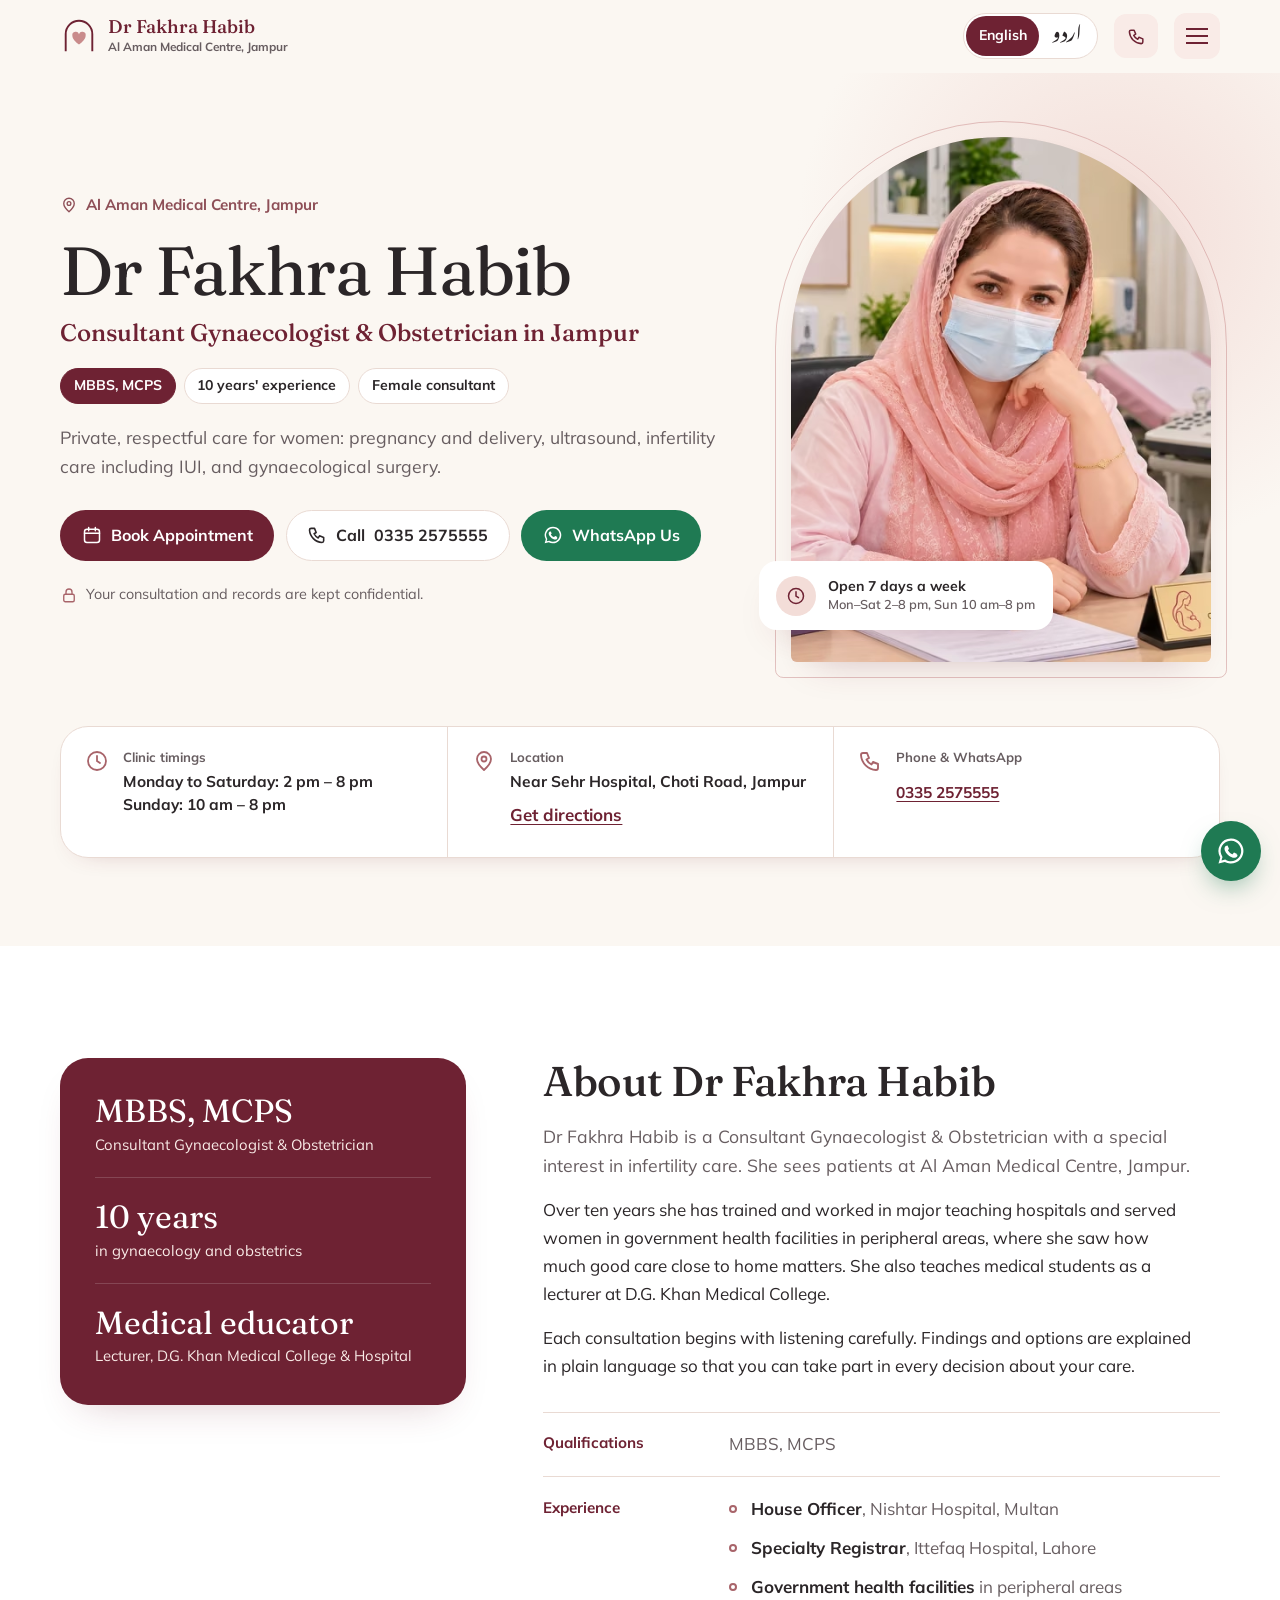
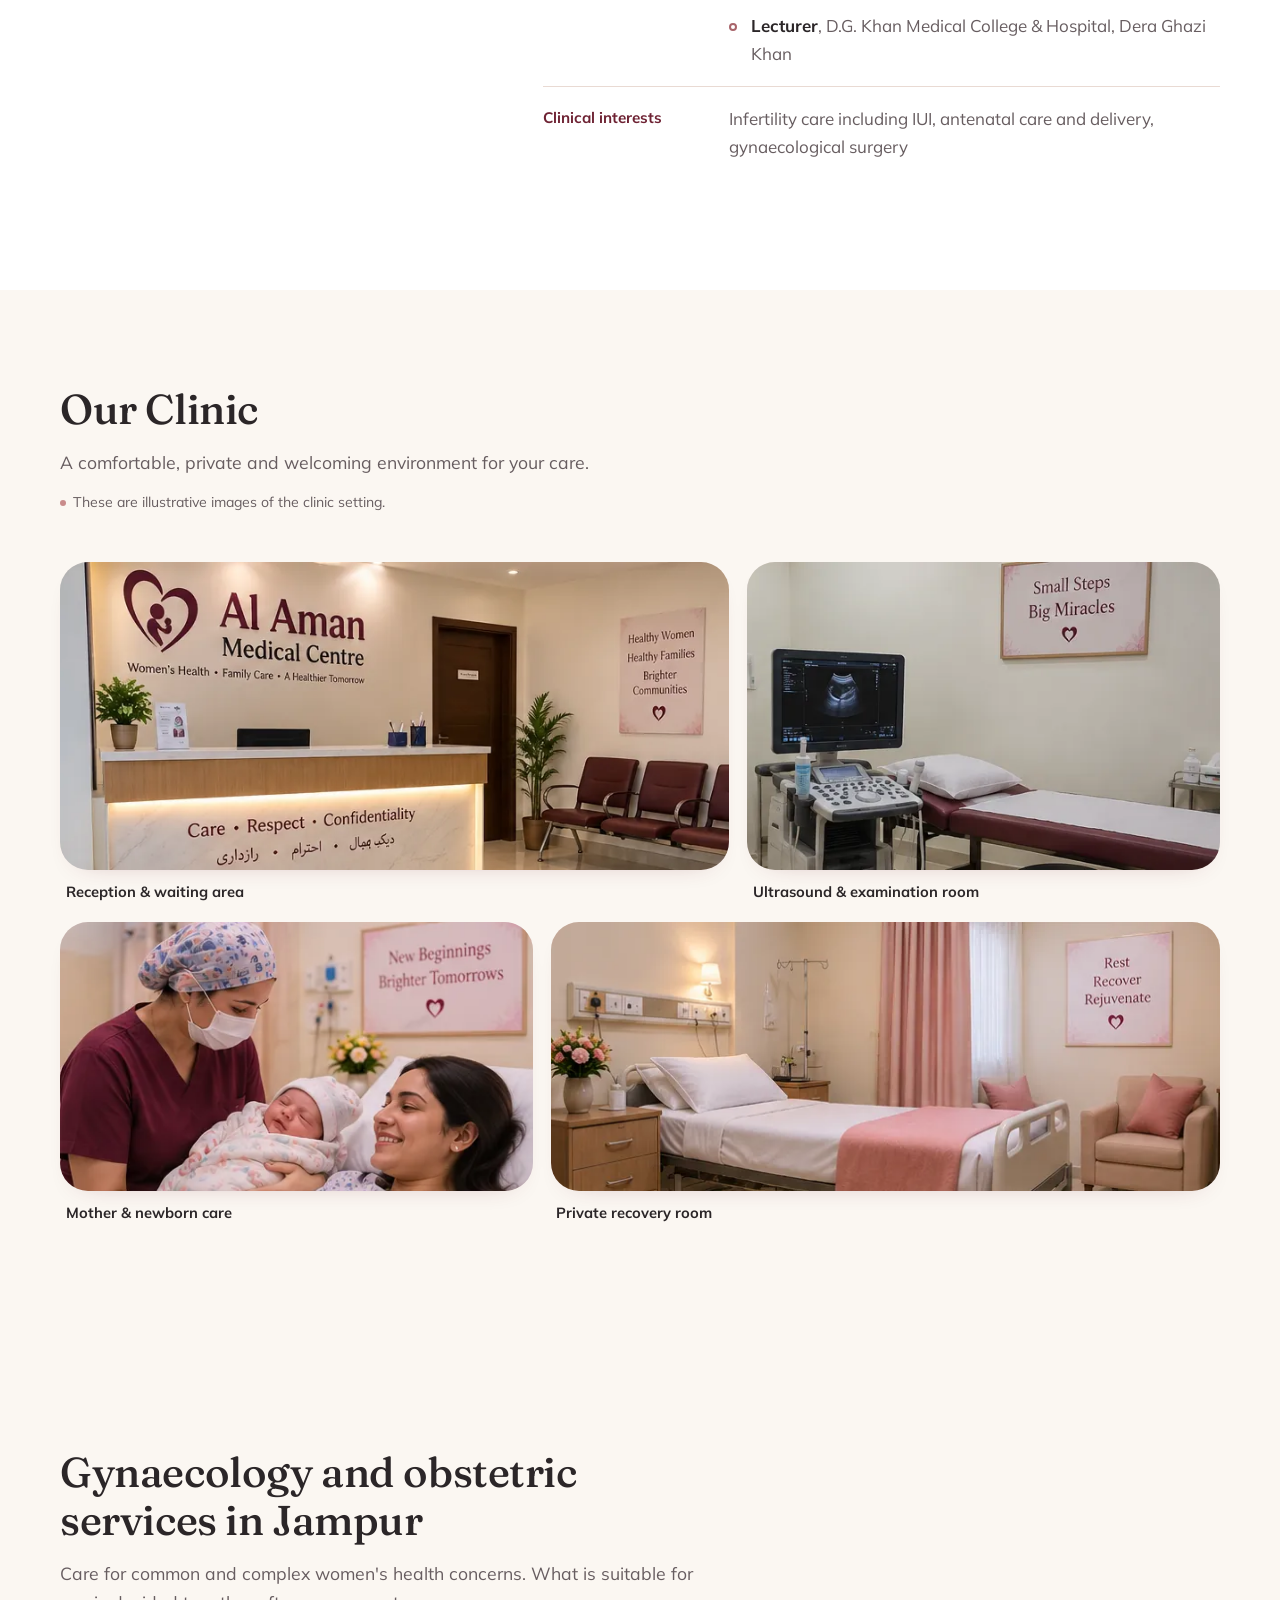
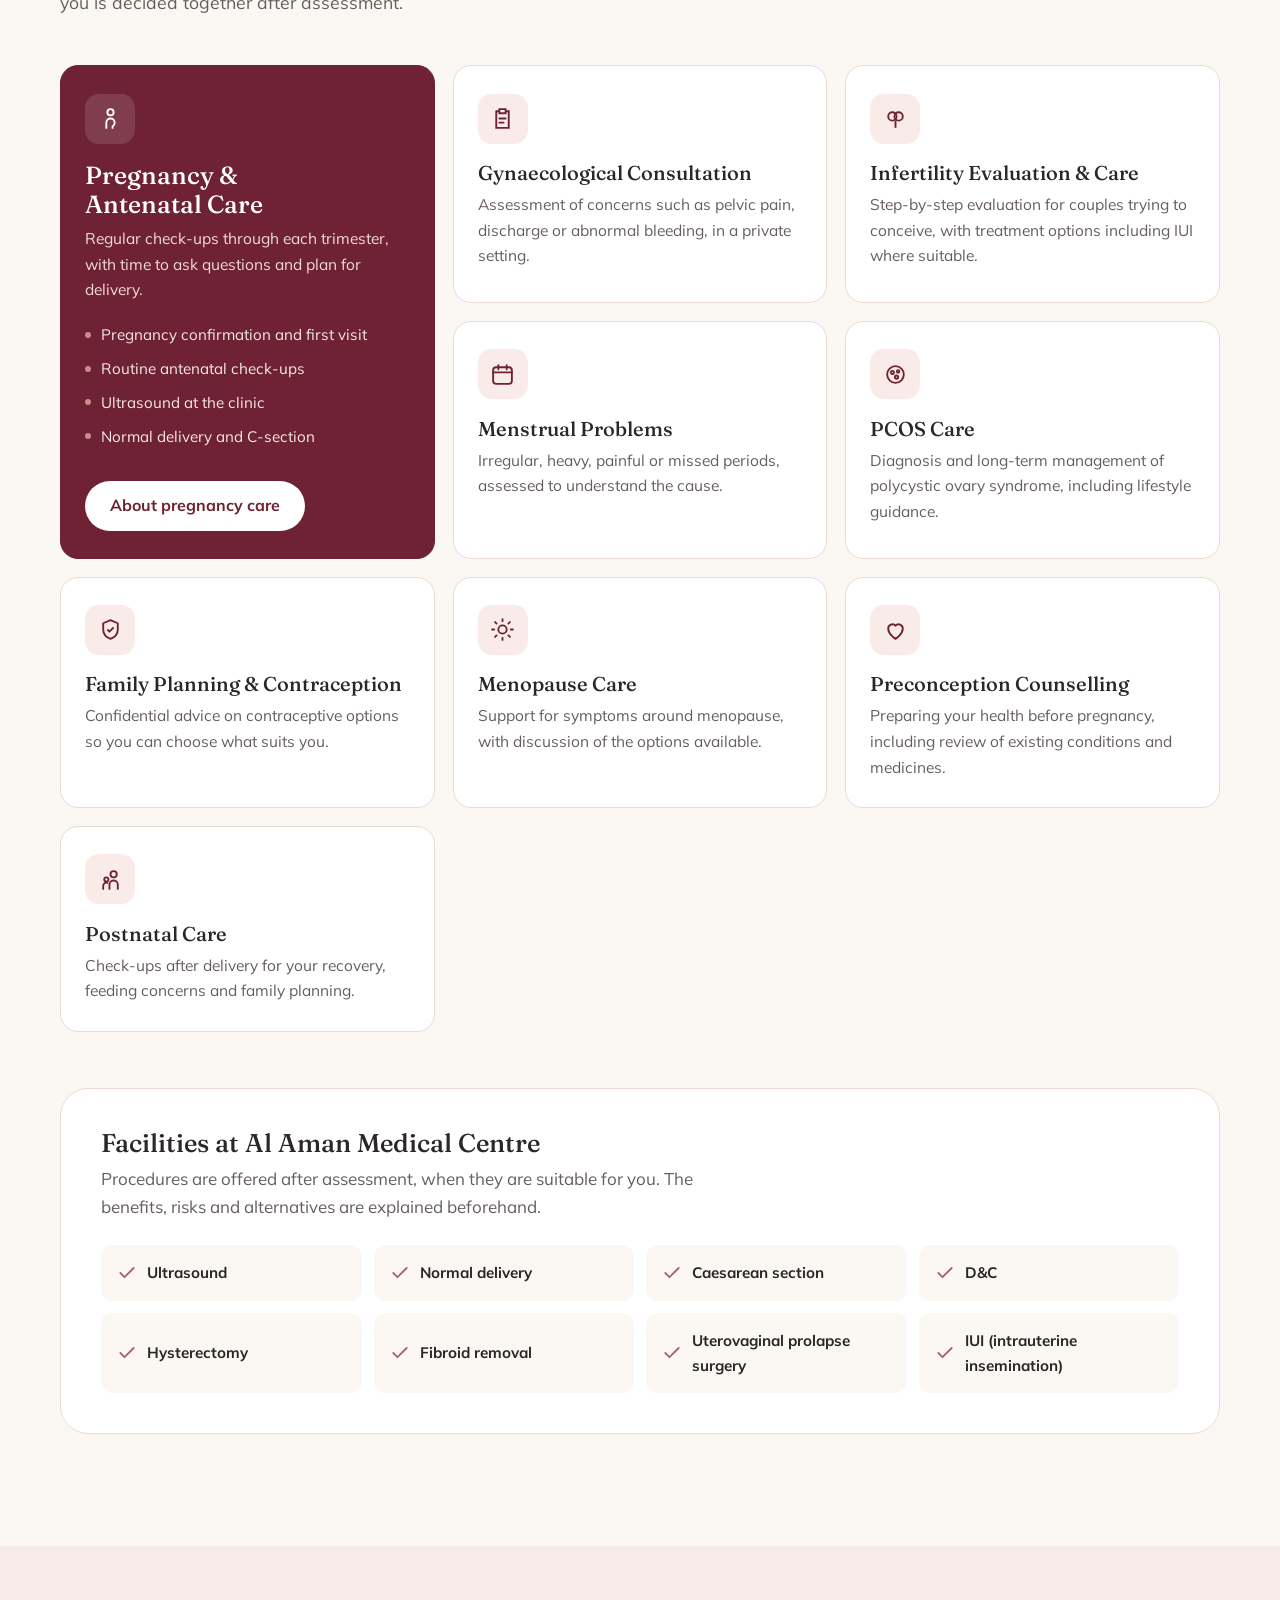
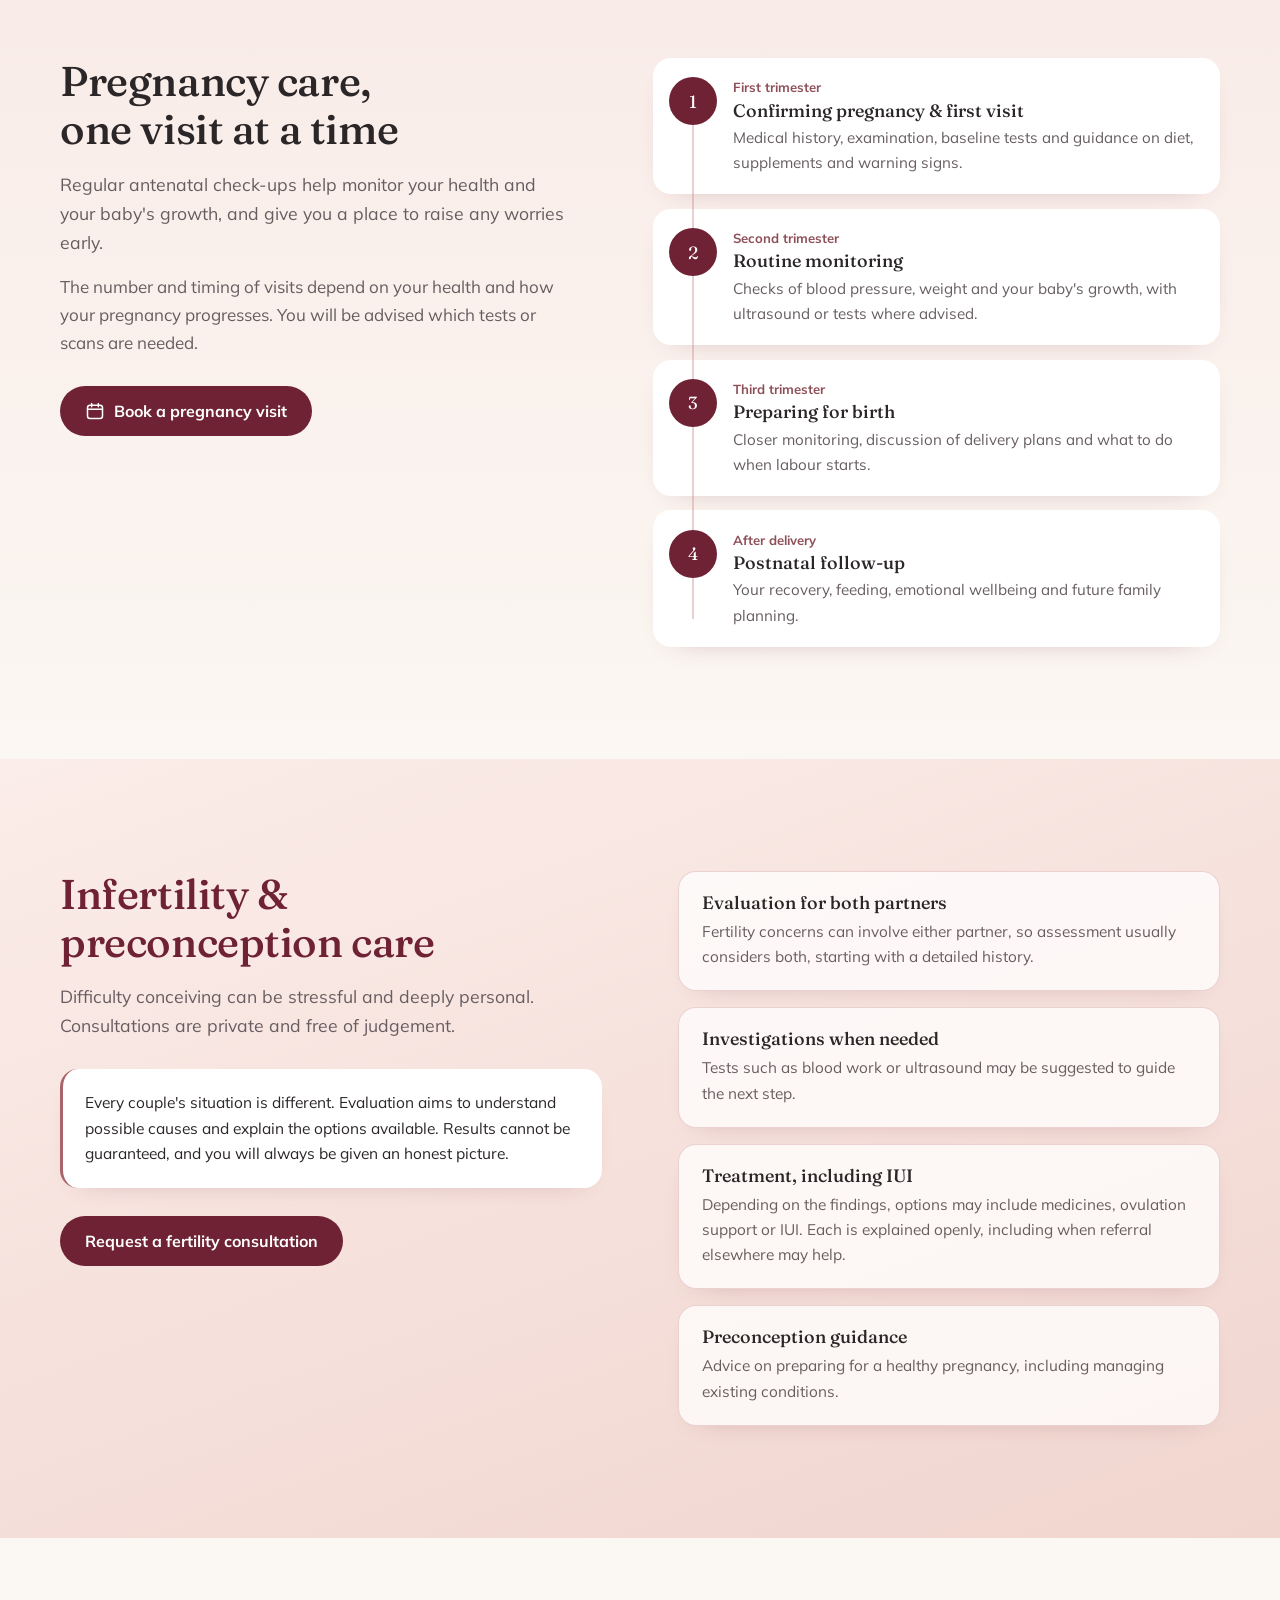
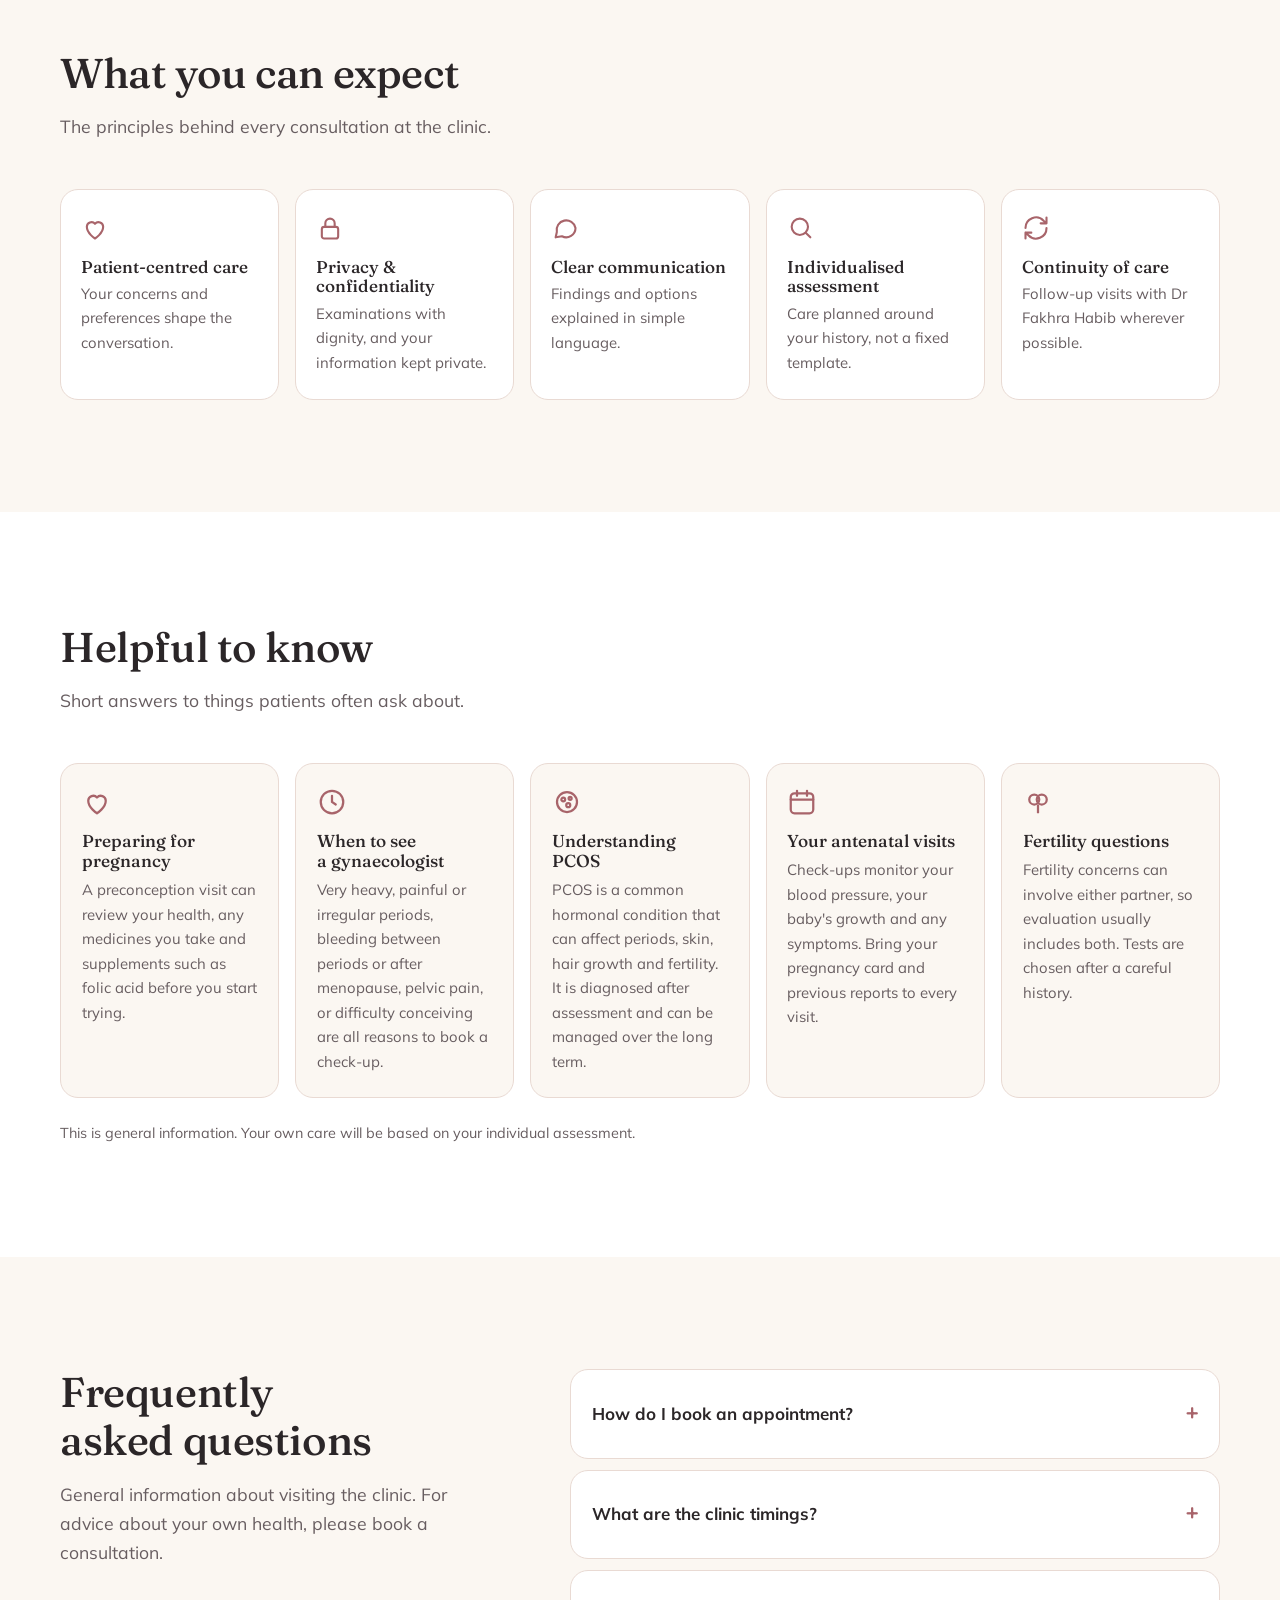
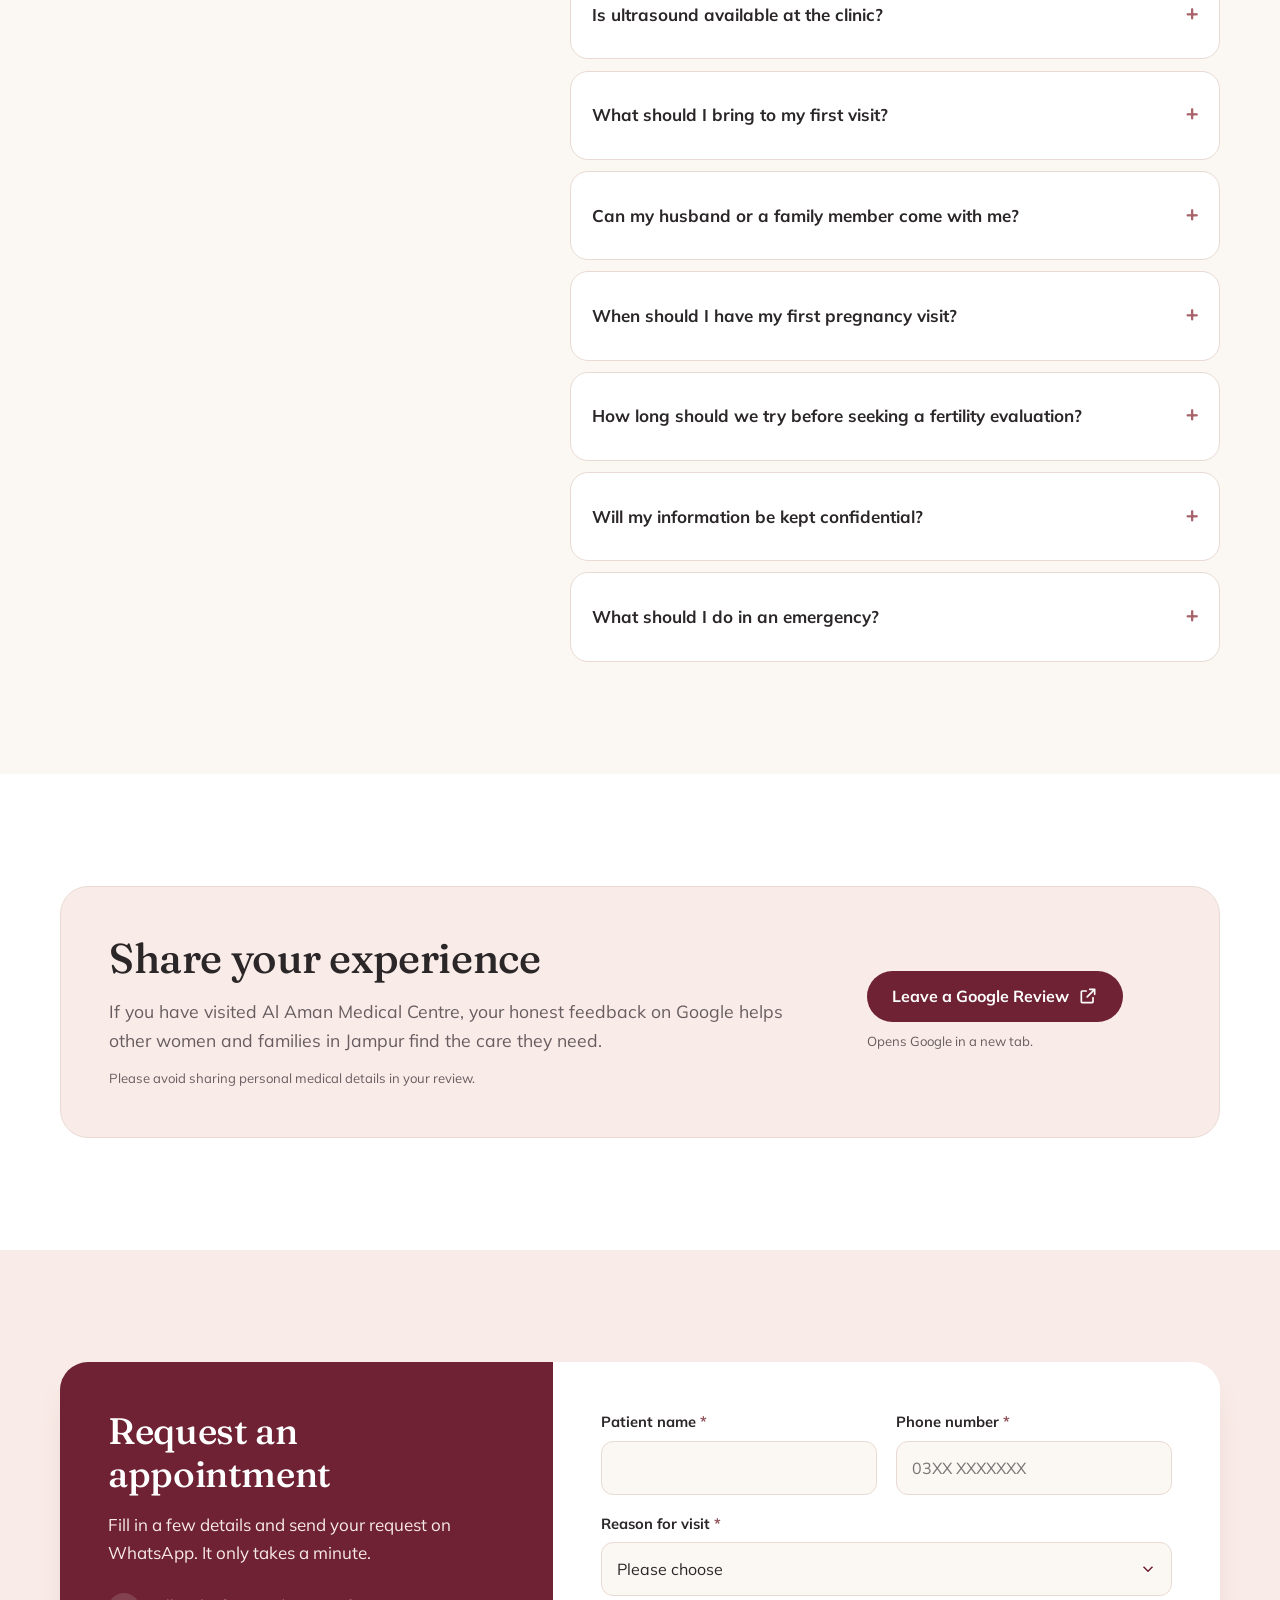
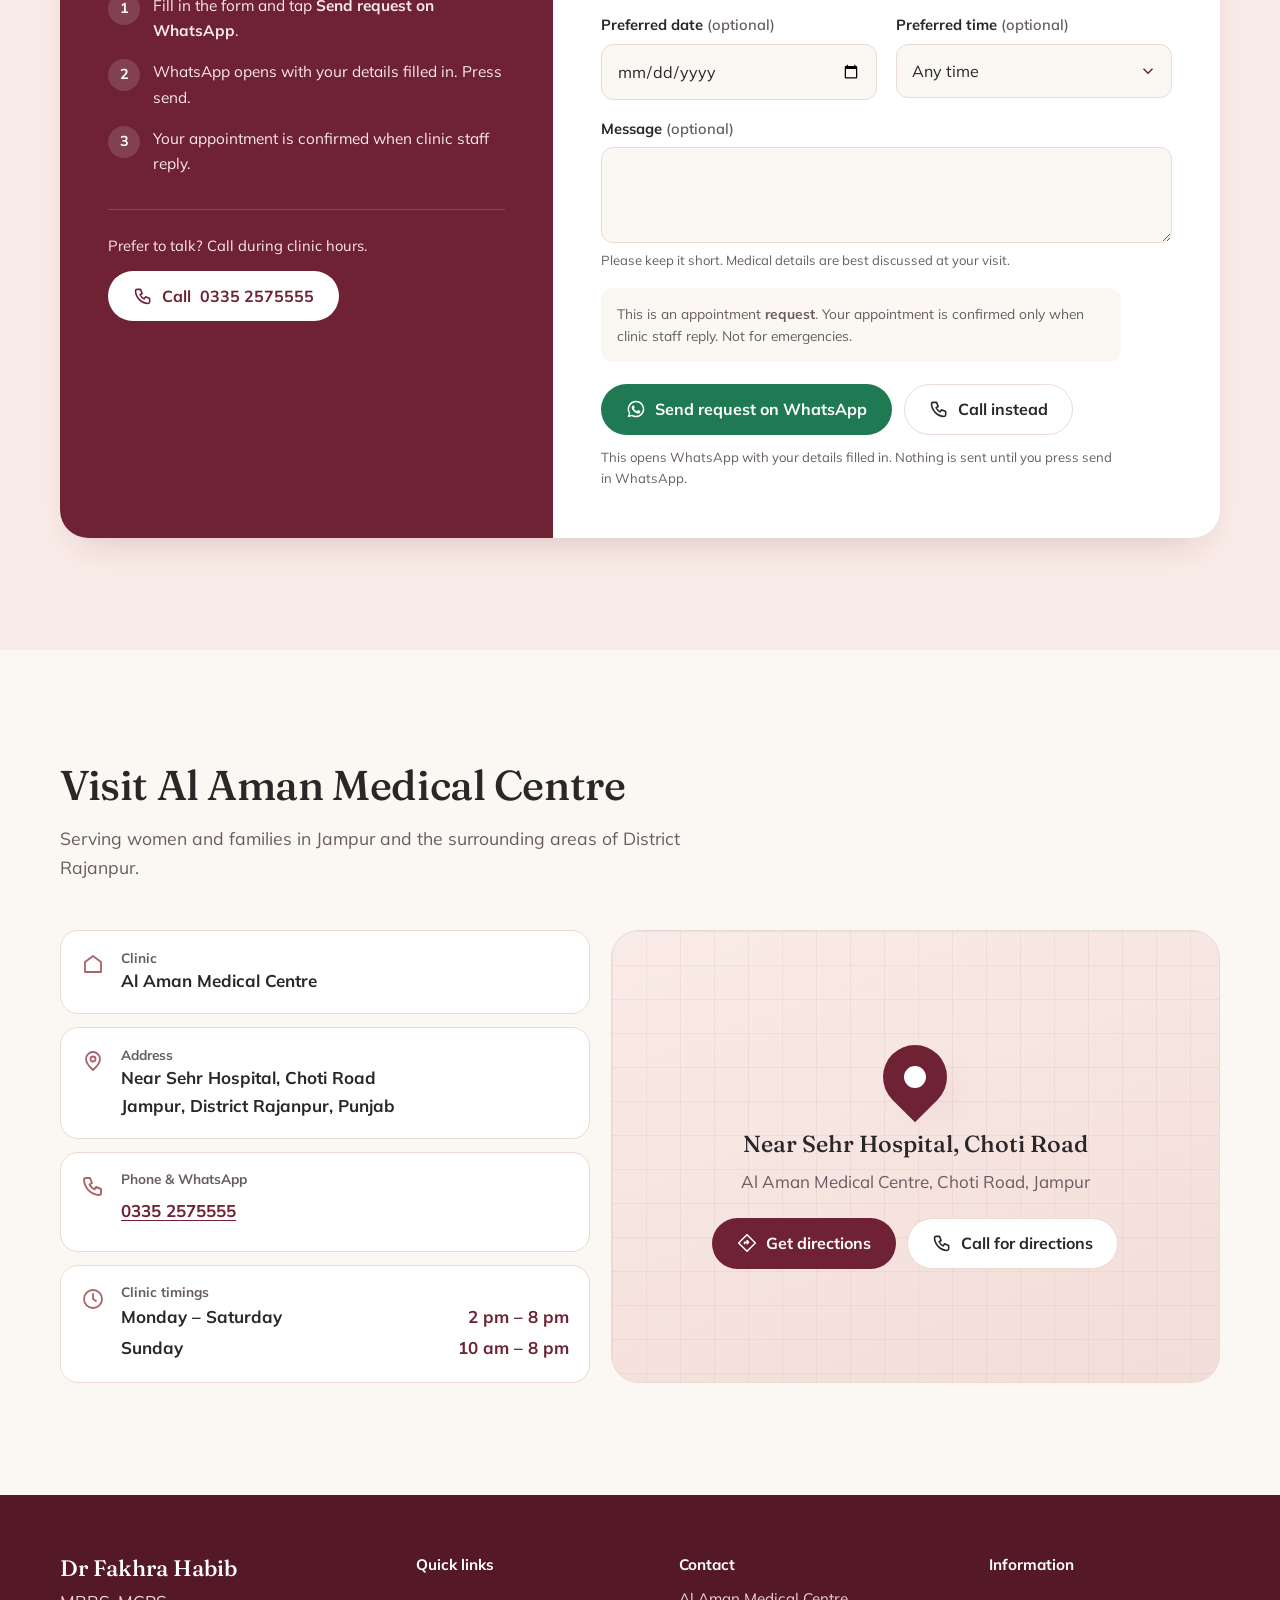
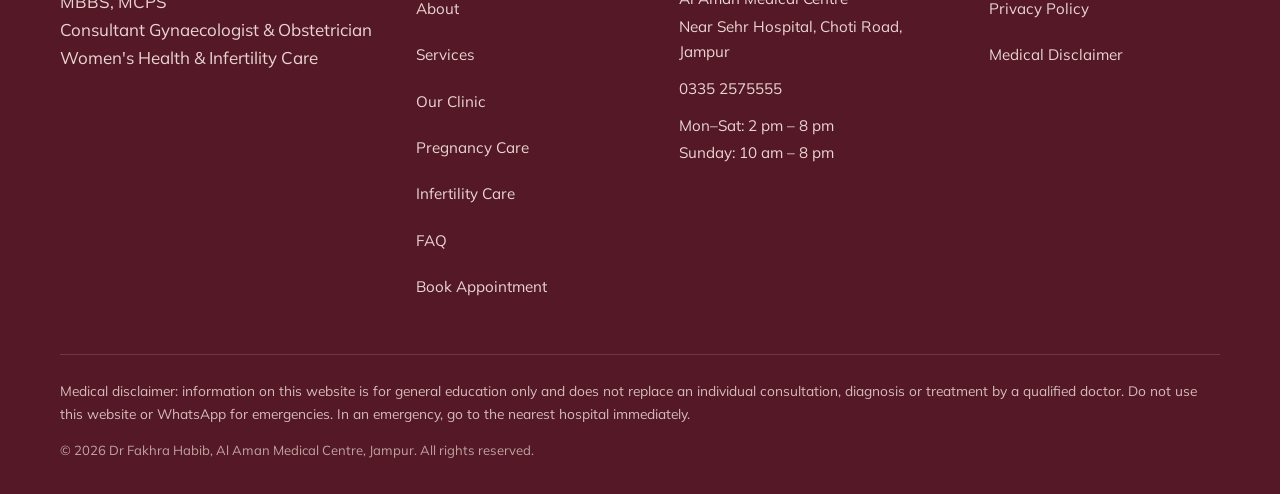
==== commit 2b86ea65: "Replace homepage doctor photo with new clinic photo Bump image URLs (?v=2) so browsers skip the 24h " ====
--- a/al-aman-website/index.html
+++ b/al-aman-website/index.html
@@ -173,9 +173,9 @@
       <div class="arch-ring" aria-hidden="true"></div>
       <div class="arch">
         <picture>
-          <source type="image/avif" srcset="images/dr-fakhra-habib-480.avif 480w, images/dr-fakhra-habib-720.avif 720w" sizes="(max-width: 860px) 320px, 420px">
-          <source type="image/webp" srcset="images/dr-fakhra-habib-480.webp 480w, images/dr-fakhra-habib-720.webp 720w" sizes="(max-width: 860px) 320px, 420px">
-          <img src="images/dr-fakhra-habib-720.jpg" width="720" height="900" fetchpriority="high" decoding="async"
+          <source type="image/avif" srcset="images/dr-fakhra-habib-480.avif?v=2 480w, images/dr-fakhra-habib-720.avif?v=2 720w" sizes="(max-width: 860px) 320px, 420px">
+          <source type="image/webp" srcset="images/dr-fakhra-habib-480.webp?v=2 480w, images/dr-fakhra-habib-720.webp?v=2 720w" sizes="(max-width: 860px) 320px, 420px">
+          <img src="images/dr-fakhra-habib-720.jpg?v=2" width="720" height="900" fetchpriority="high" decoding="async"
                alt="Dr Fakhra Habib, Consultant Gynaecologist and Obstetrician, at her desk at Al Aman Medical Centre, Jampur">
         </picture>
       </div>
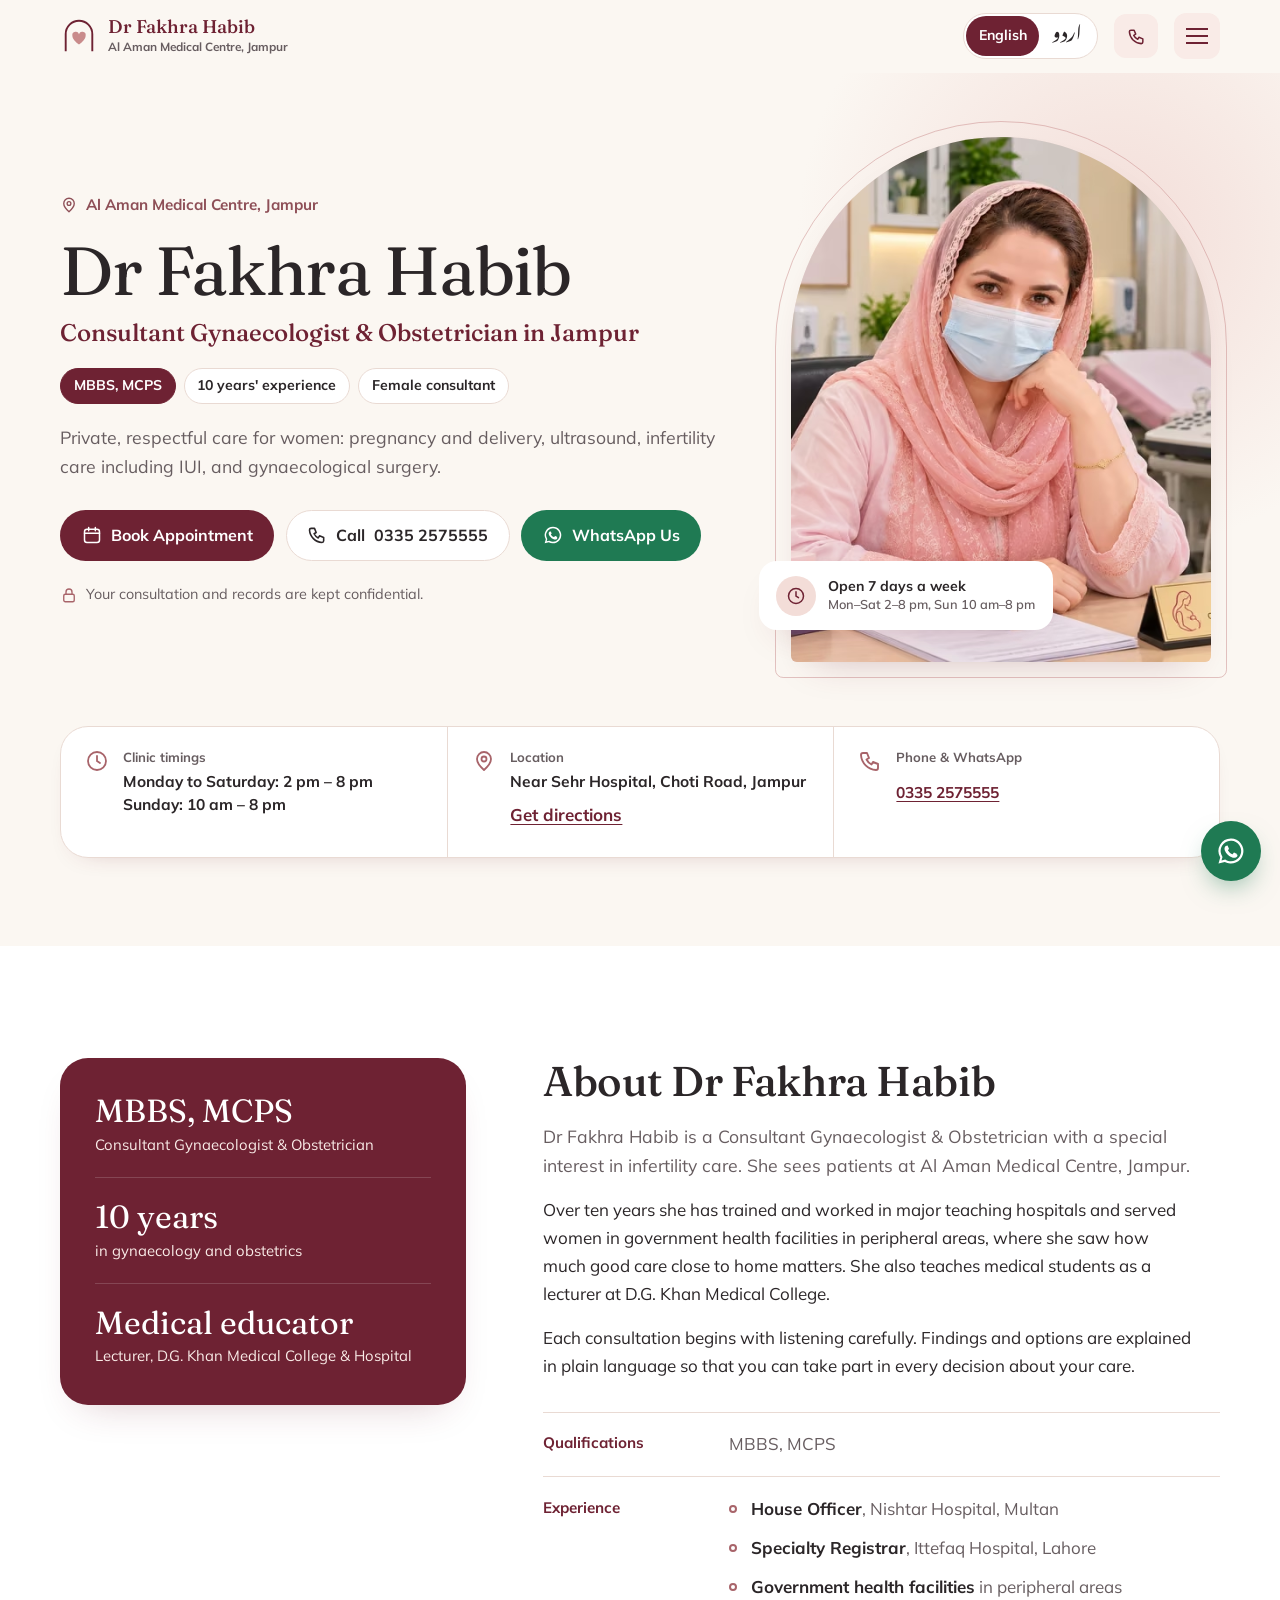
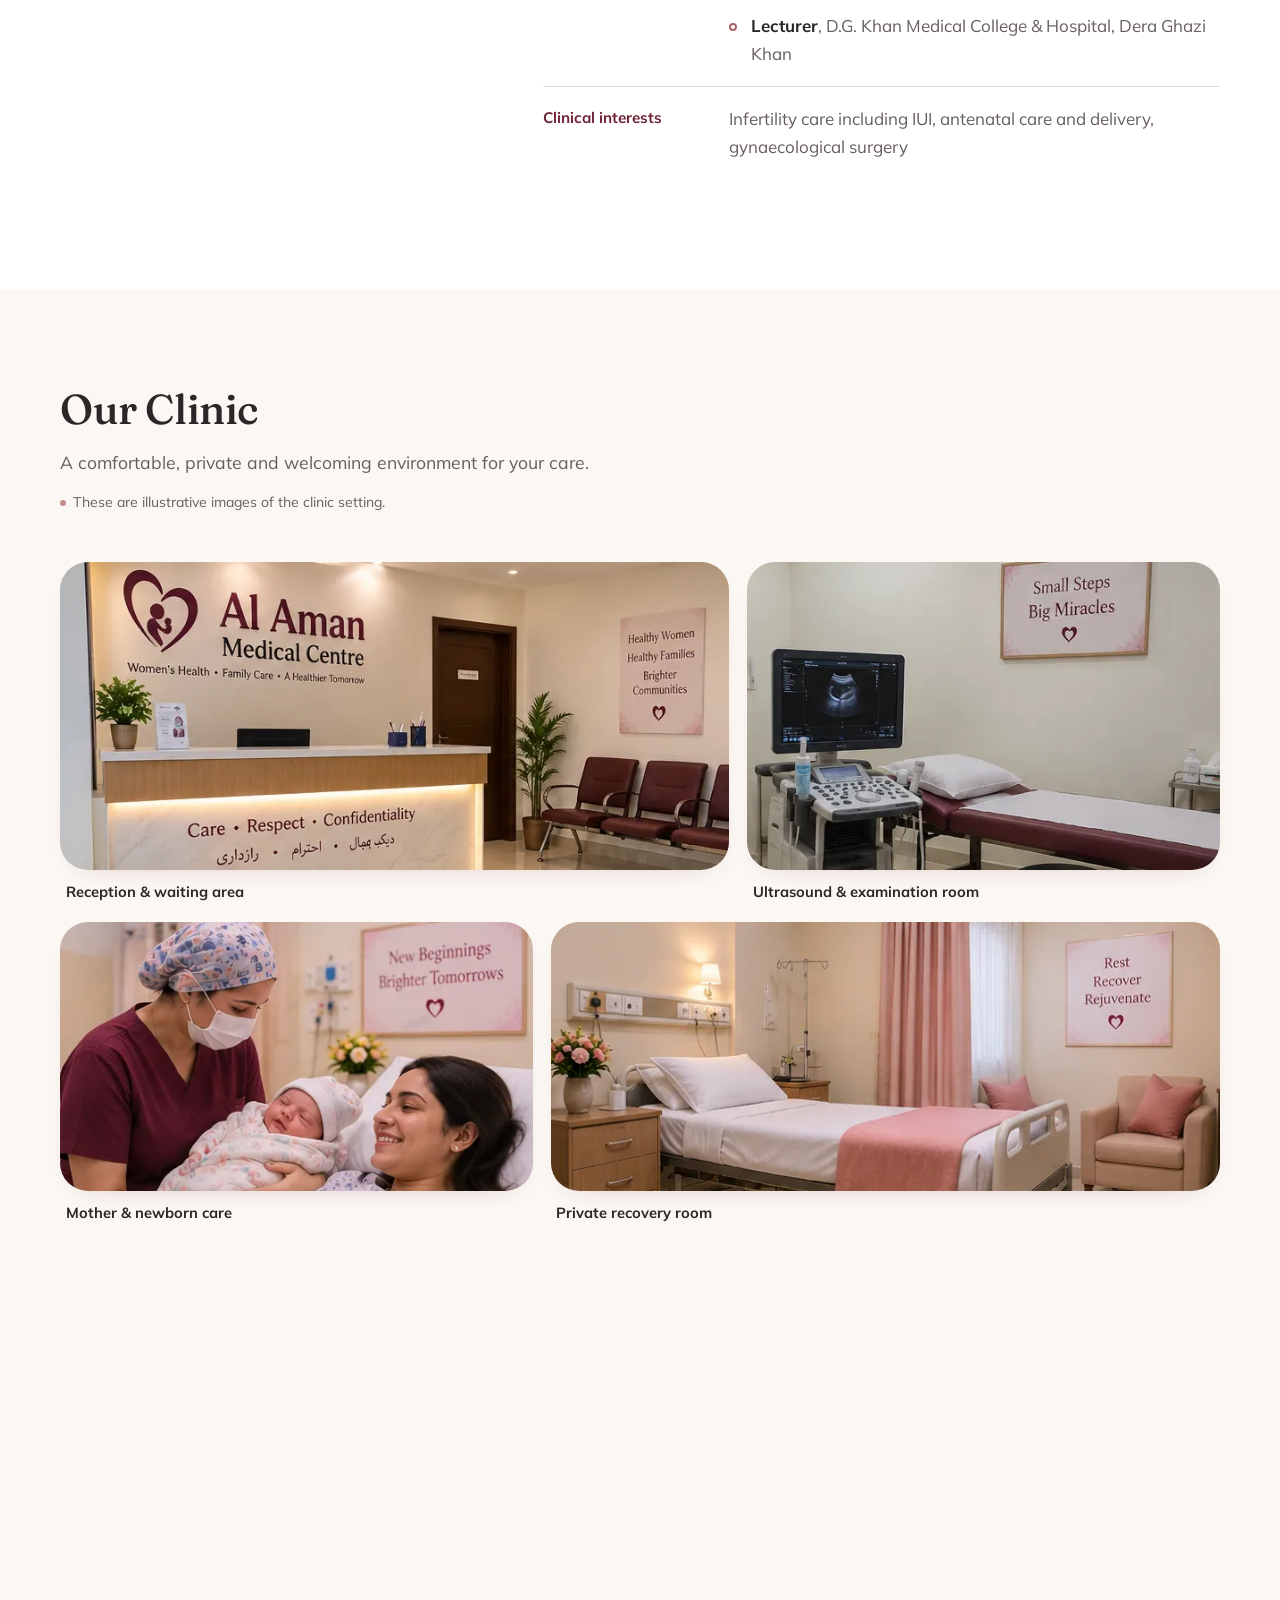
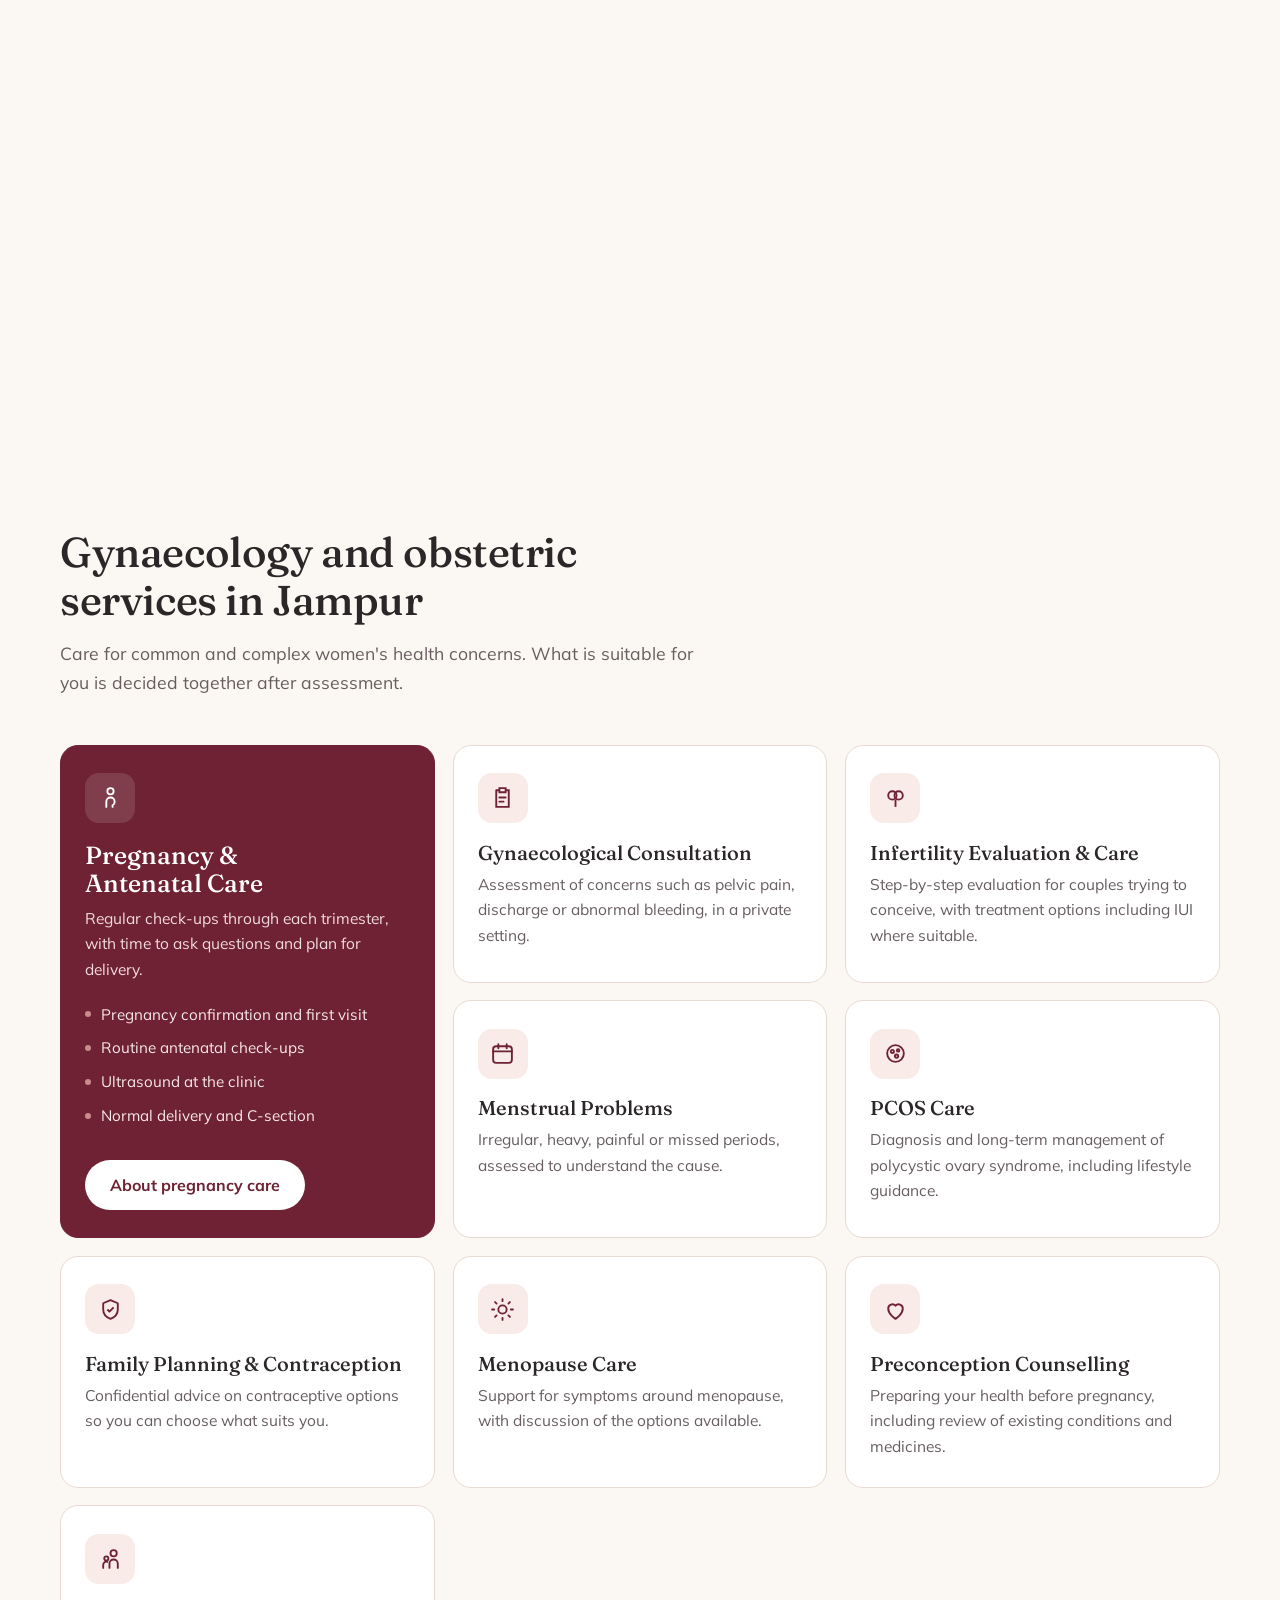
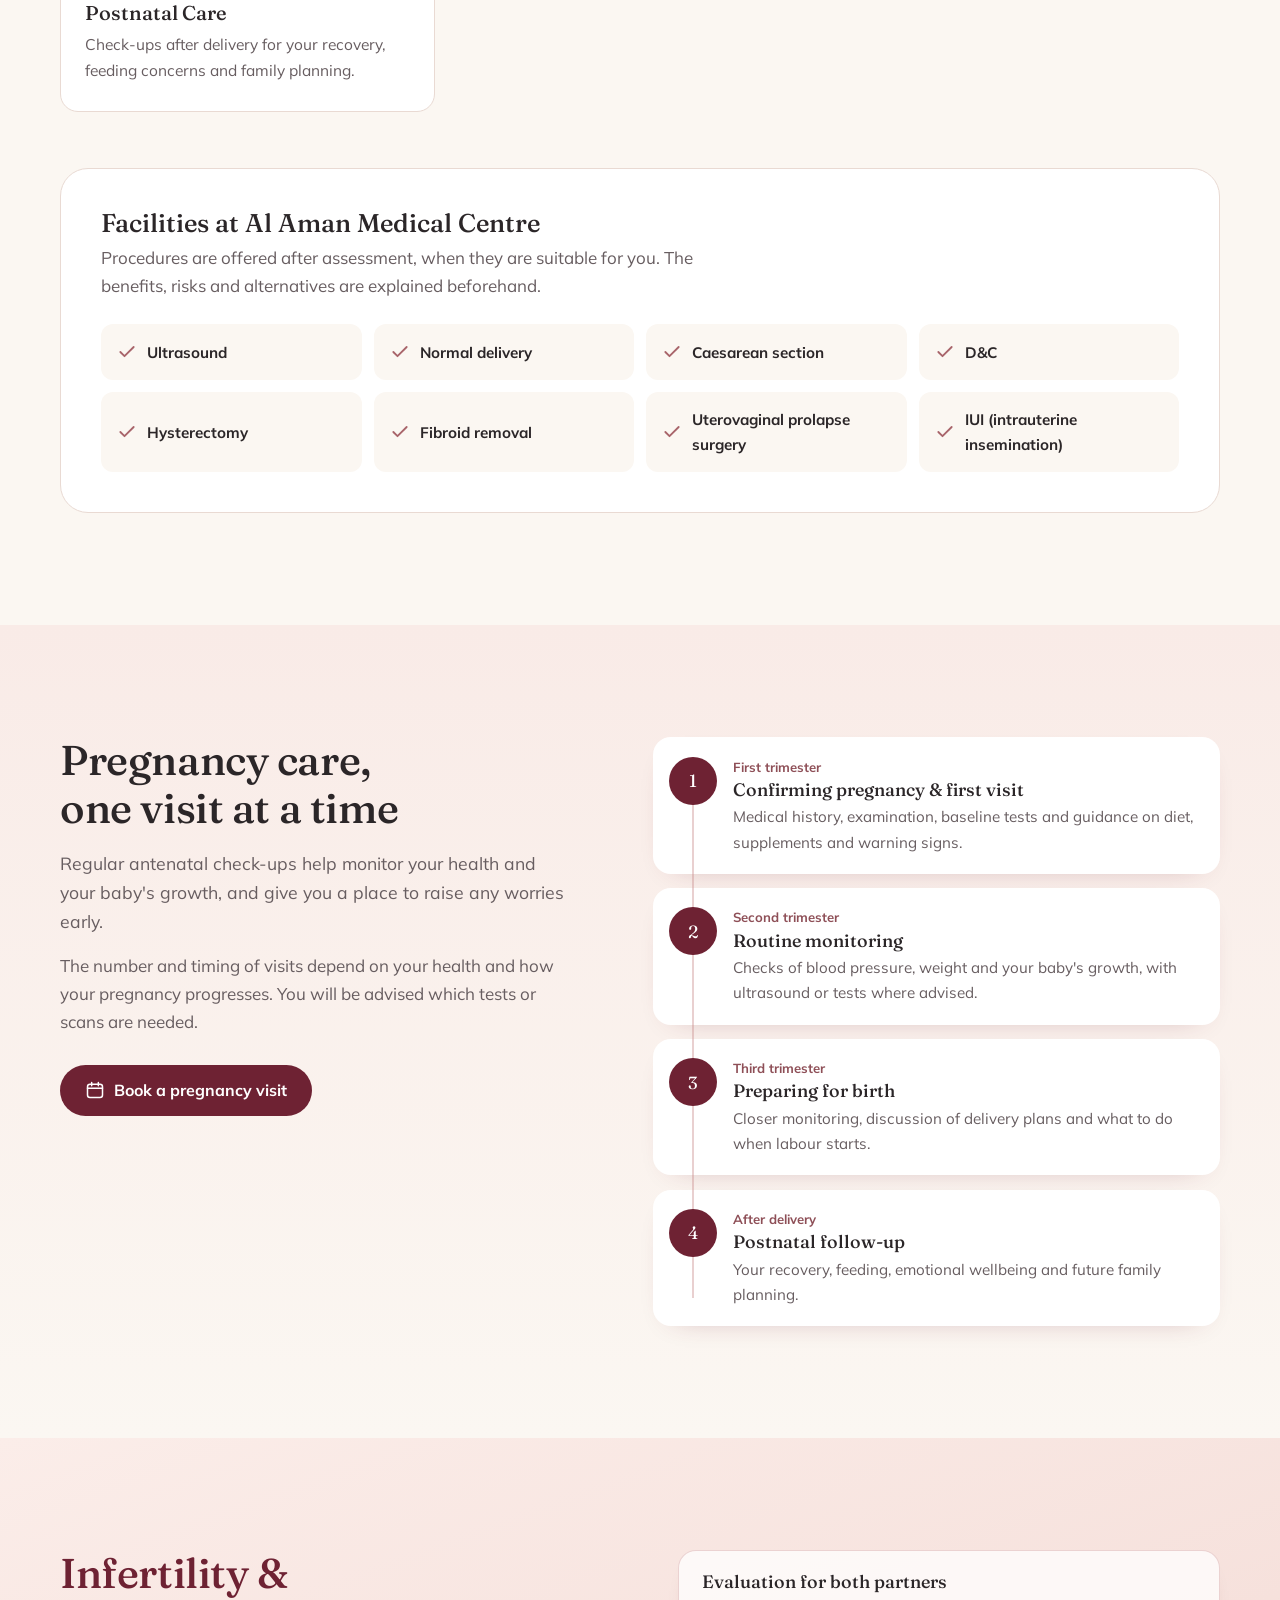
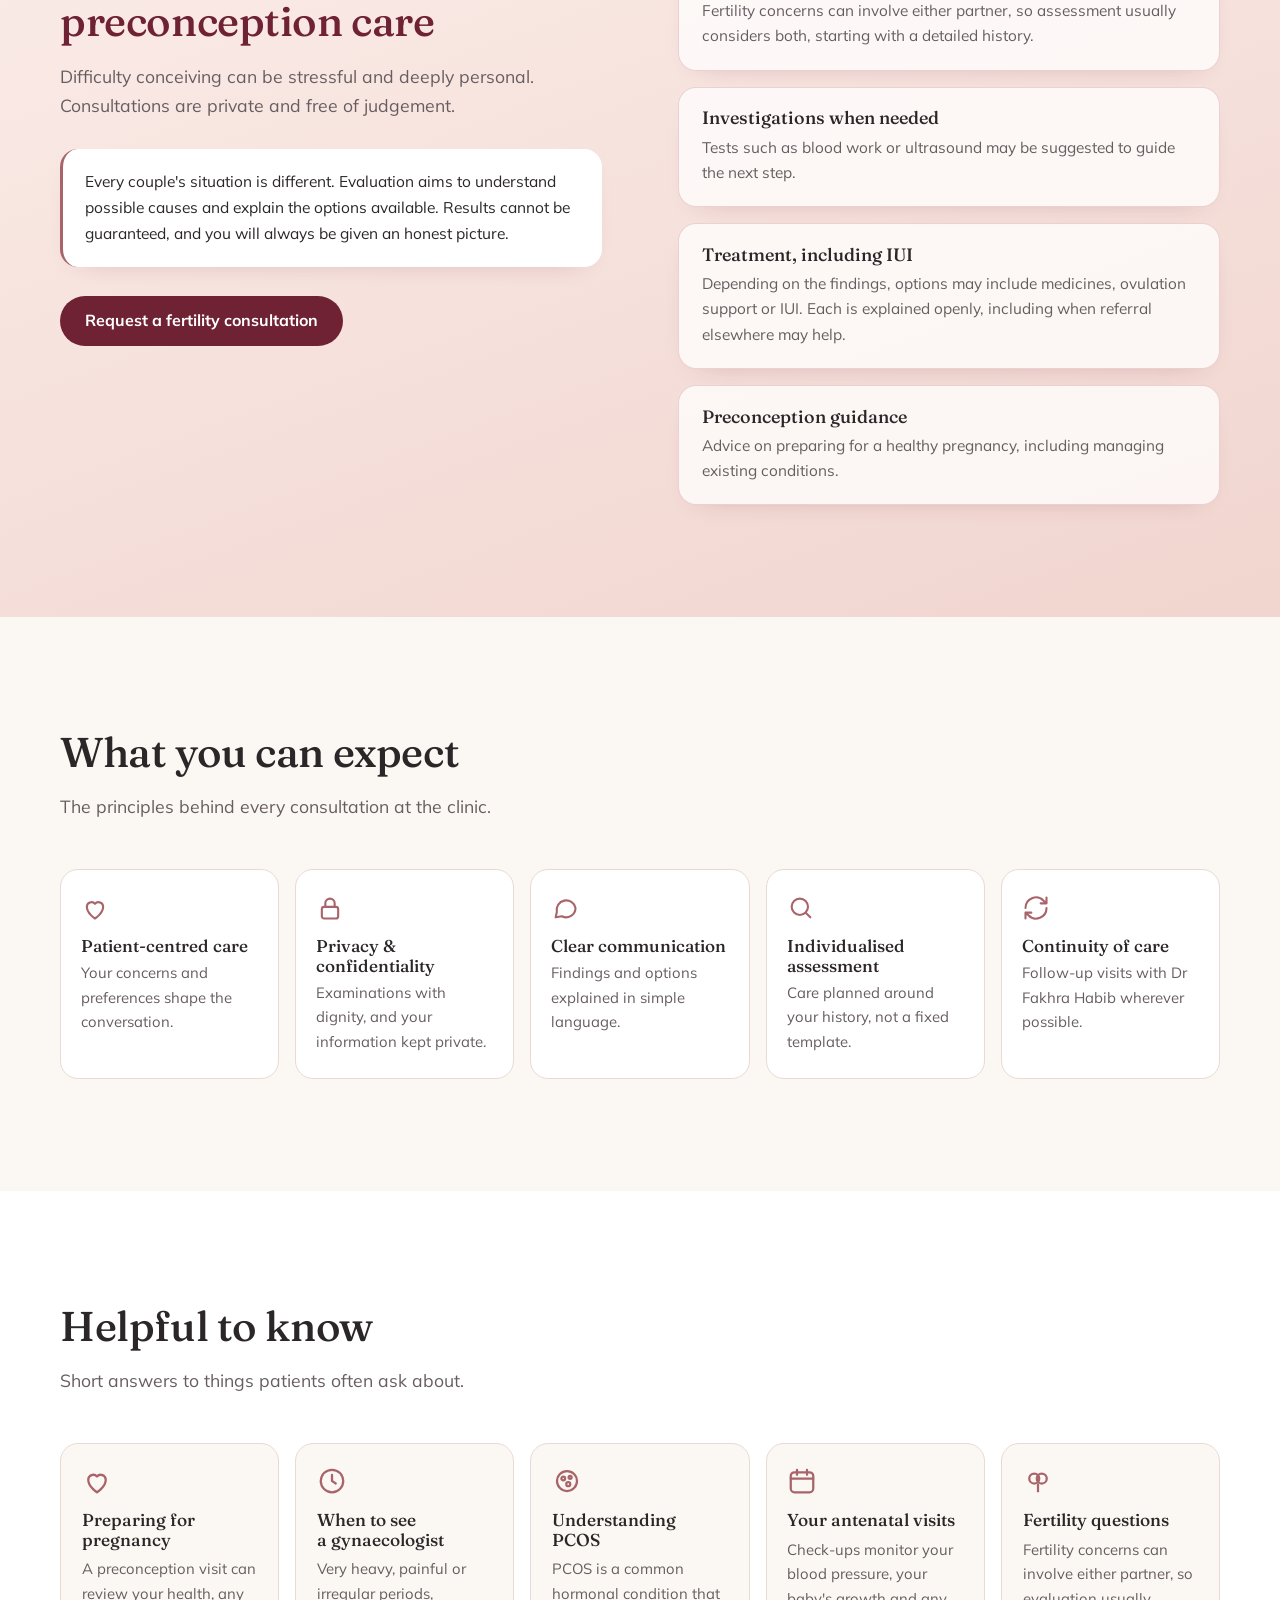
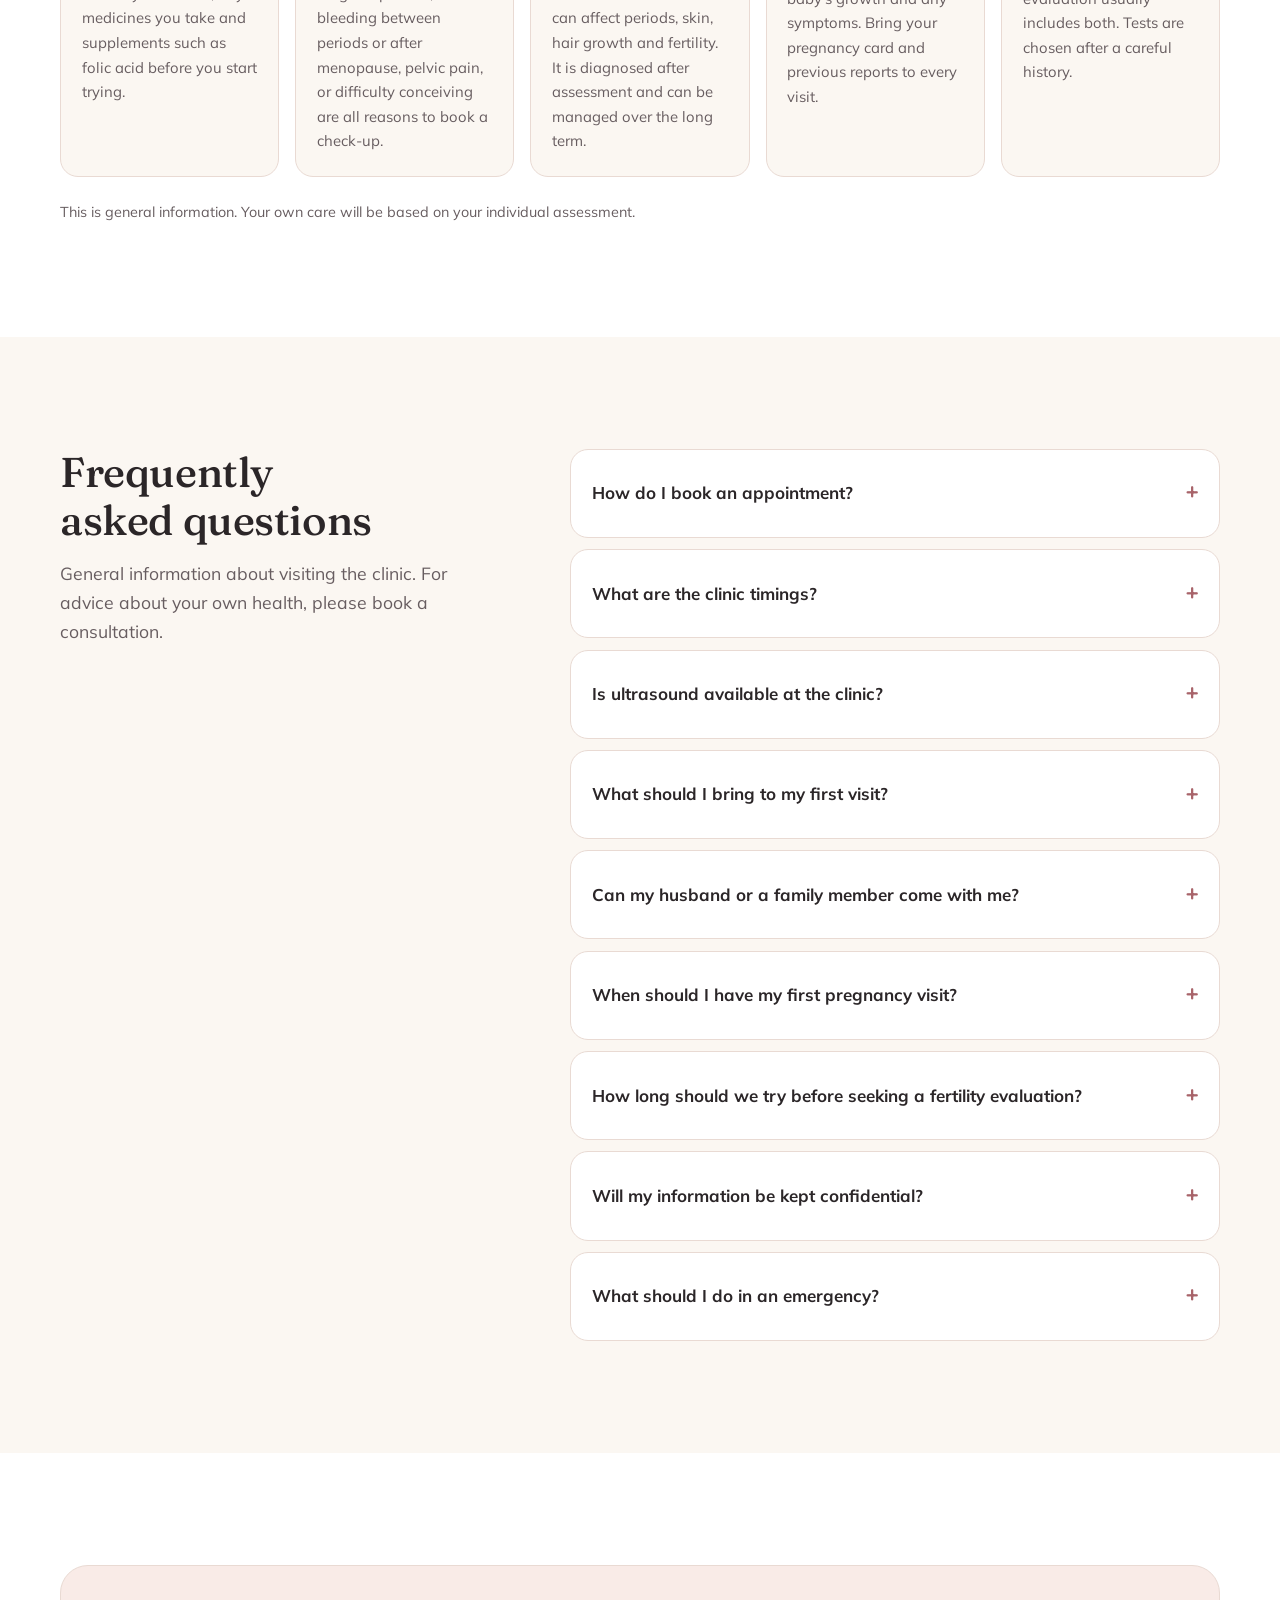
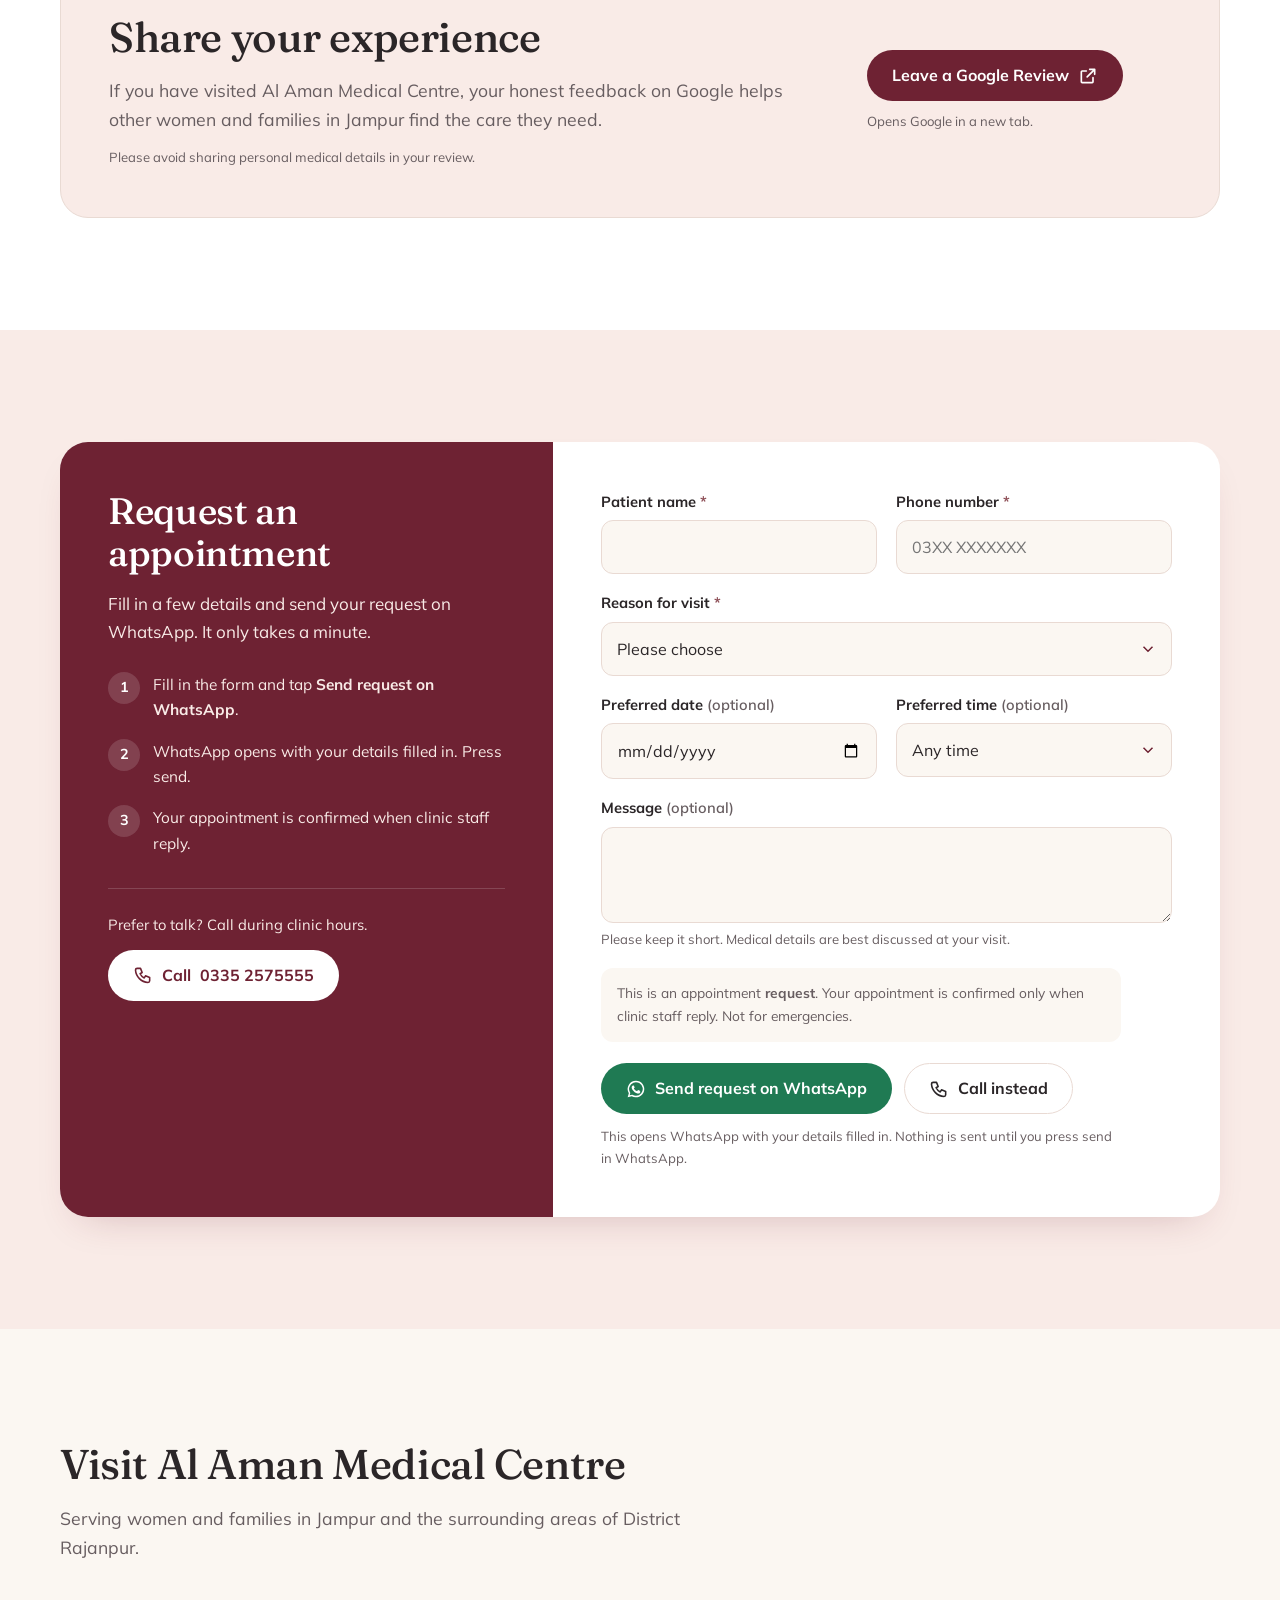
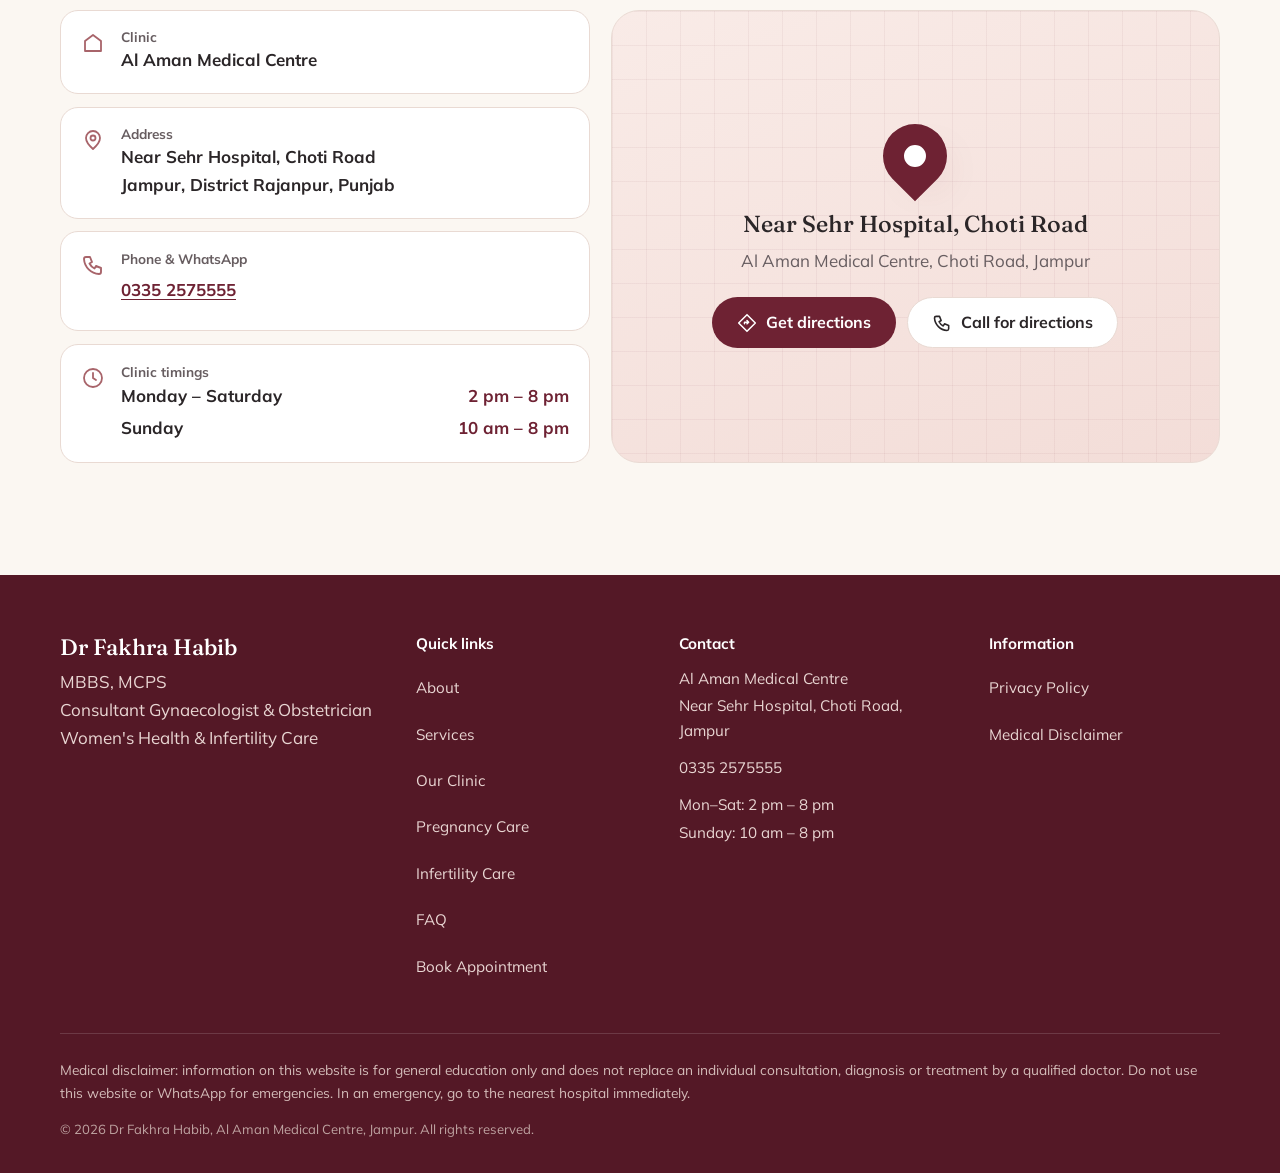
==== commit ee959939: "Add muted clinic video tour to Our Clinic section Co-Authored-By: Claude Opus 5.5 <noreply@anthropic" ====
--- a/al-aman-website/index.html
+++ b/al-aman-website/index.html
@@ -273,6 +273,18 @@
         <figcaption>Private recovery room</figcaption>
       </figure>
     </div>
+    <div class="clinic-tour reveal">
+      <div class="tour-text">
+        <h3>Take a video tour of our clinic</h3>
+        <p>See Al Aman Medical Centre before your visit: the consultation room, patient rooms and waiting area.</p>
+      </div>
+      <figure class="tour-video">
+        <video controls preload="none" playsinline width="432" height="768" poster="images/clinic-tour-poster.jpg" aria-label="Video tour of Al Aman Medical Centre, Jampur">
+          <source src="videos/clinic-tour.mp4" type="video/mp4">
+        </video>
+        <figcaption>Real video of our clinic · 1:11</figcaption>
+      </figure>
+    </div>
   </div>
 </section>
 
--- a/al-aman-website/assets/style.css
+++ b/al-aman-website/assets/style.css
@@ -538,6 +538,13 @@
 }
 html[lang="ur"] .clinic-fig figcaption{font-size:.95rem}
 [dir="rtl"] .f-reception img{object-position:0% 50%}
+.clinic-tour{margin-top:clamp(2rem,5vw,3rem);display:grid;grid-template-columns:minmax(0,1fr) 300px;gap:clamp(1.5rem,4vw,3rem);align-items:center;background:var(--white);border:1px solid var(--line);border-radius:var(--radius-lg);padding:clamp(1.25rem,3vw,2rem) clamp(1.25rem,4vw,3rem);box-shadow:var(--shadow-sm)}
+.tour-text h3{font-size:clamp(1.4rem,2.6vw,1.9rem);margin-bottom:.6rem}
+.tour-text p{color:var(--muted);max-width:42ch}
+.tour-video{margin:0;width:min(100%,300px);display:grid;gap:.6rem}
+.tour-video video{display:block;width:100%;height:auto;aspect-ratio:9/16;object-fit:cover;border-radius:var(--radius-lg);background:var(--blush-soft);box-shadow:var(--shadow-sm)}
+.tour-video figcaption{font-size:.85rem;font-weight:600;color:var(--muted);text-align:center}
+@media (max-width:700px){.clinic-tour{grid-template-columns:1fr;text-align:center}.tour-text p{margin-inline:auto}.tour-video{justify-self:center;width:min(100%,280px)}}
 
 /* ================= PATIENT REVIEWS ================= */
 .reviews{background:var(--white)}
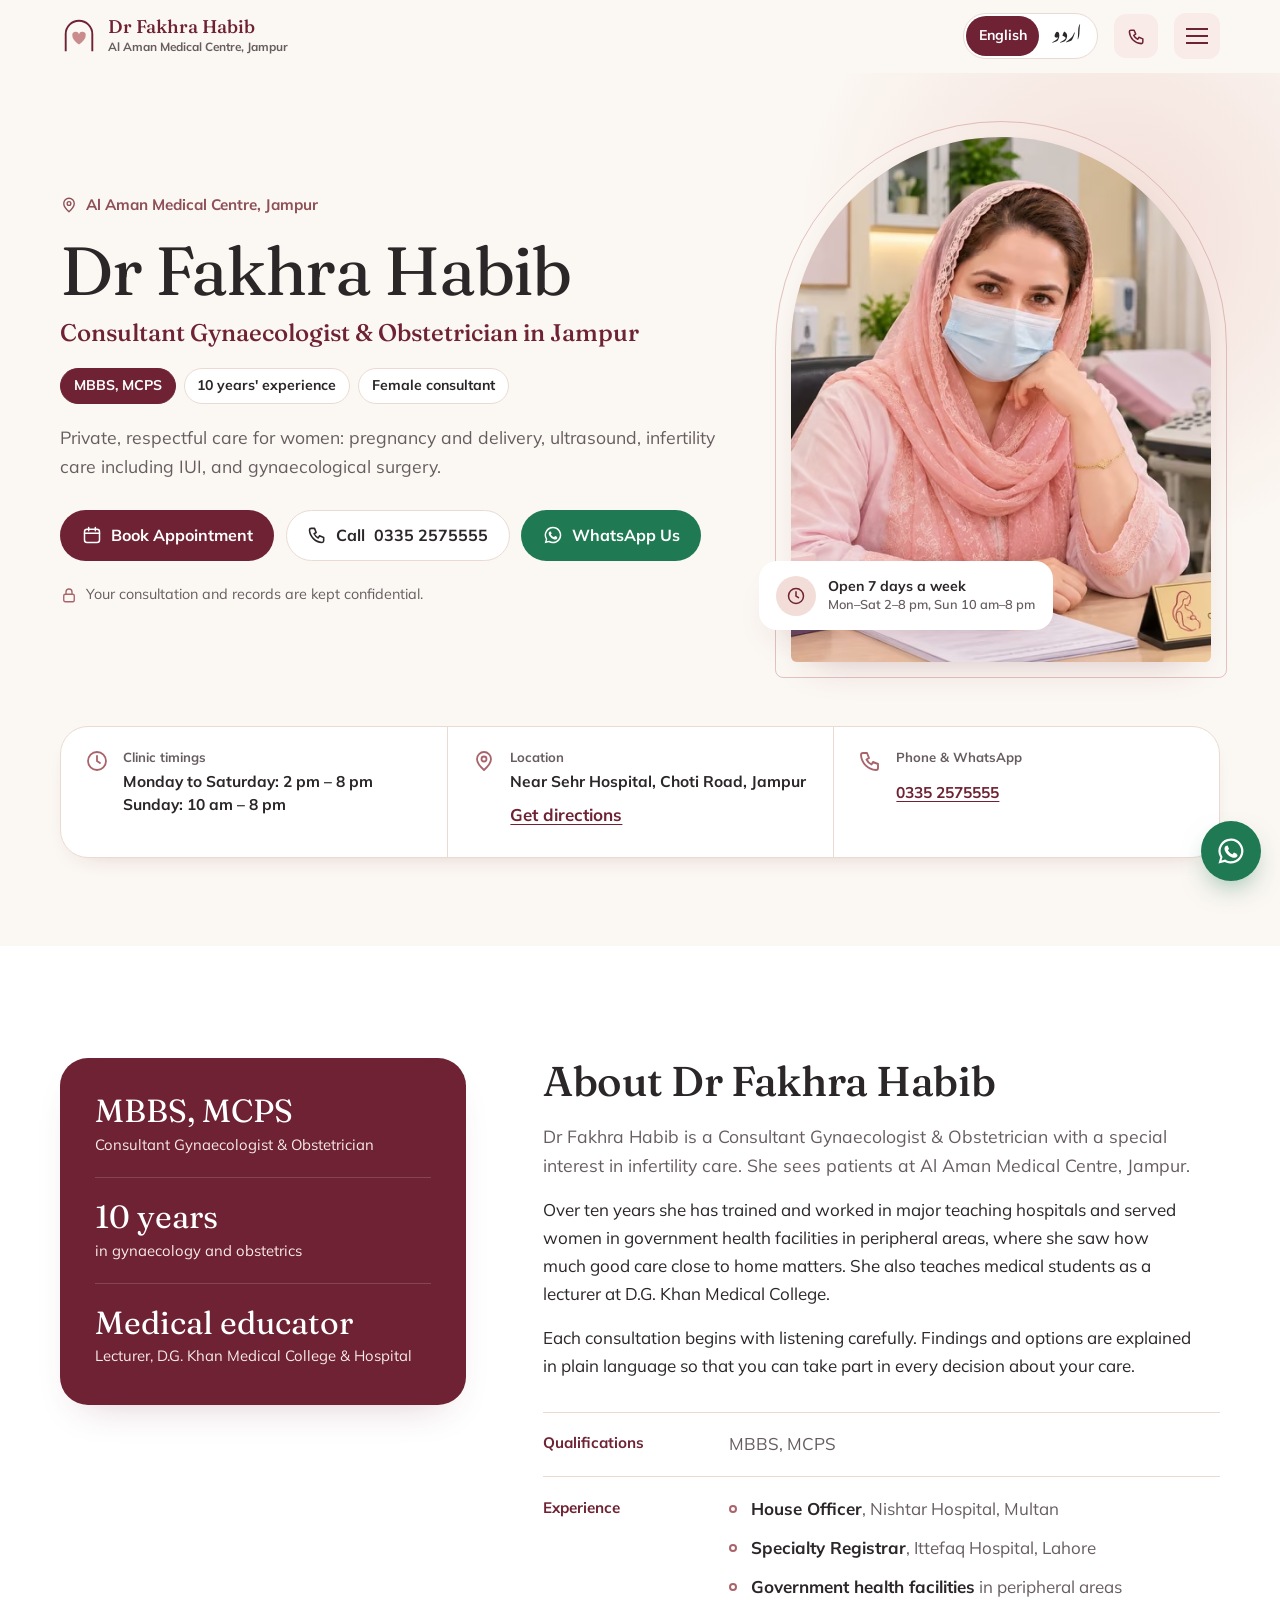
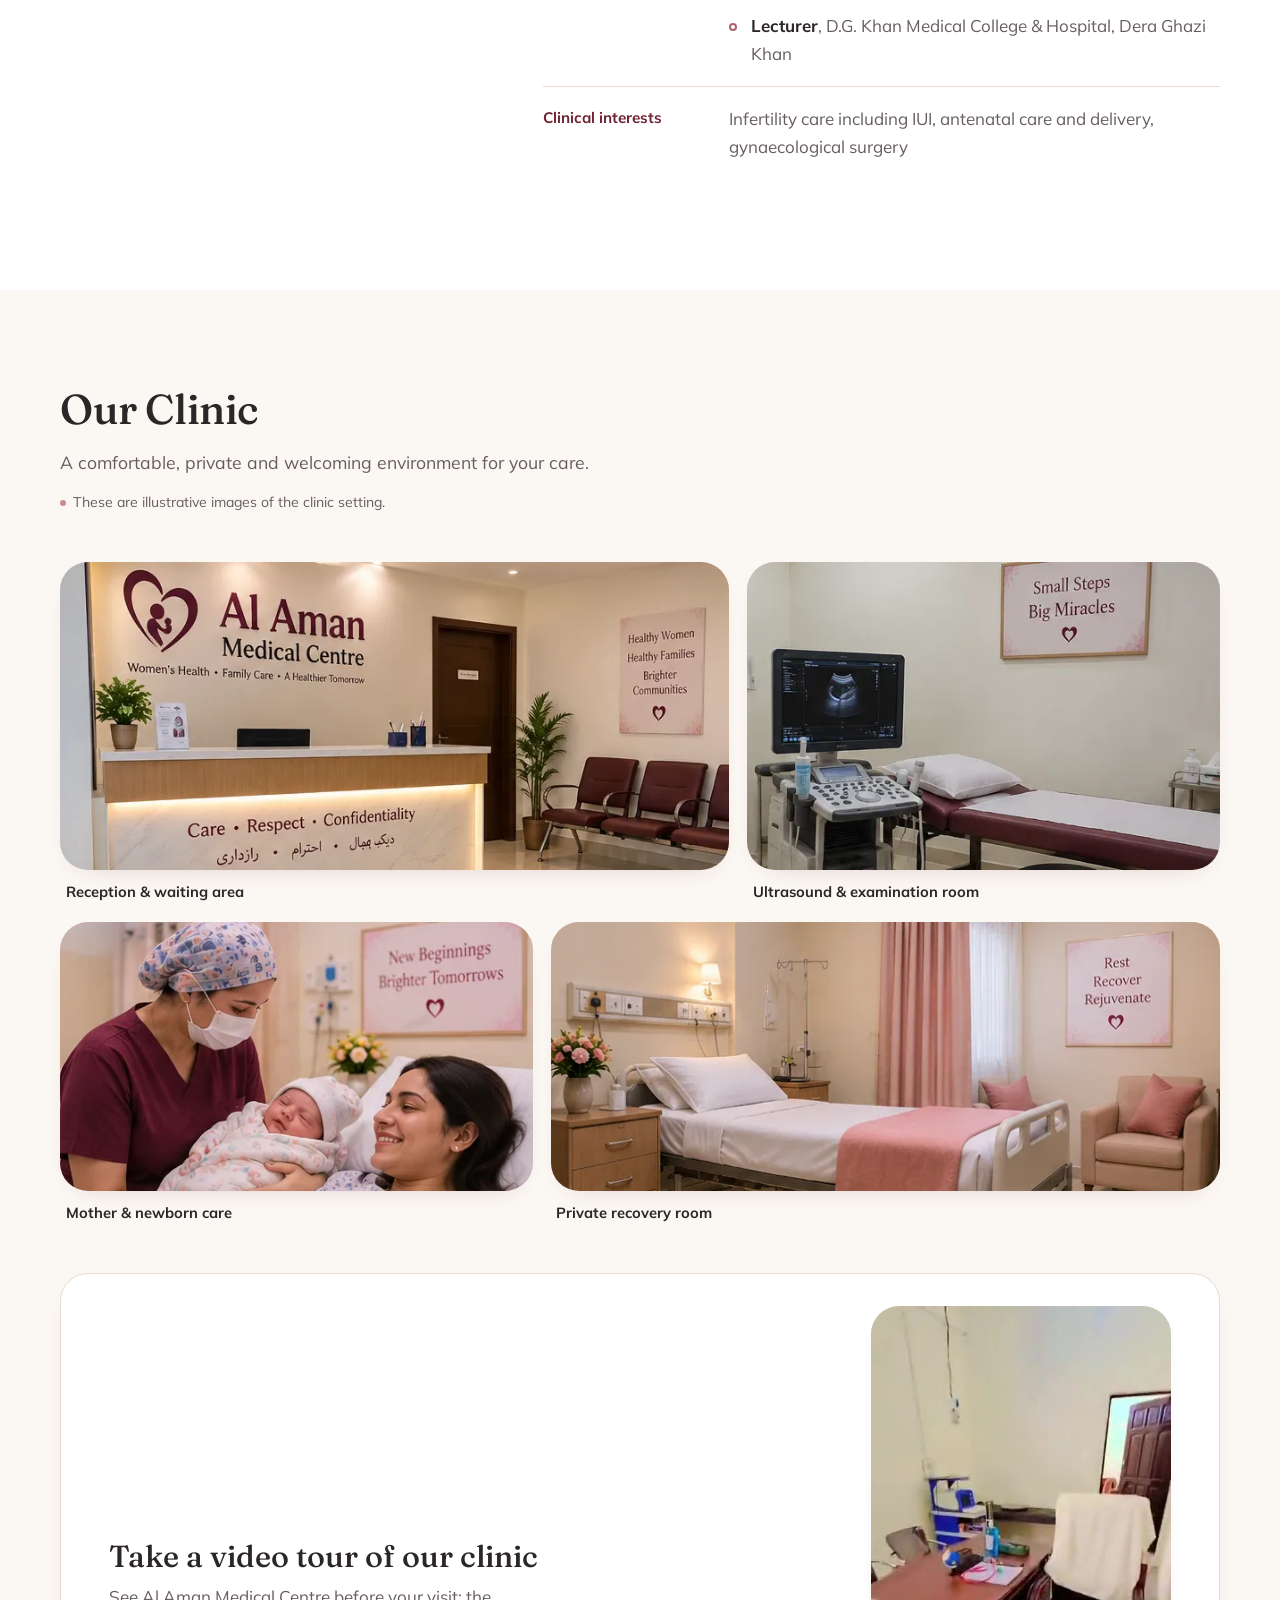
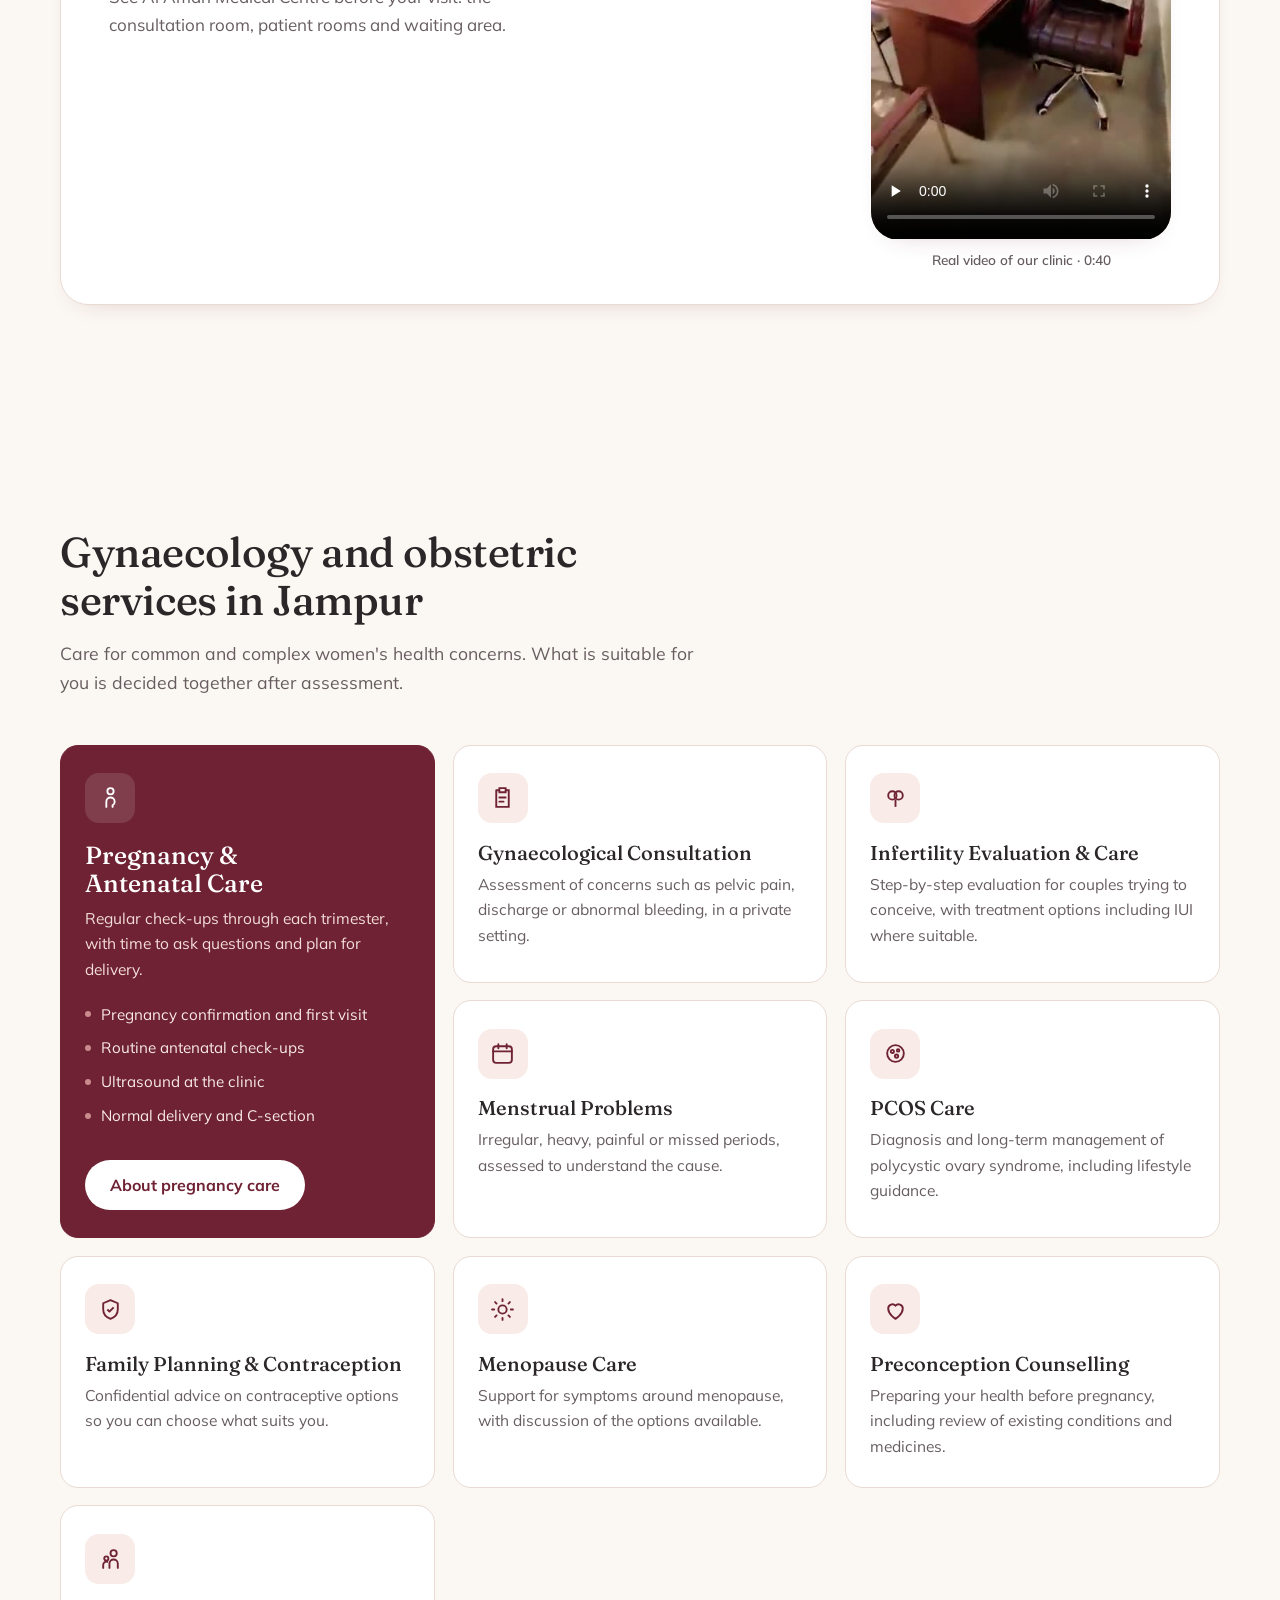
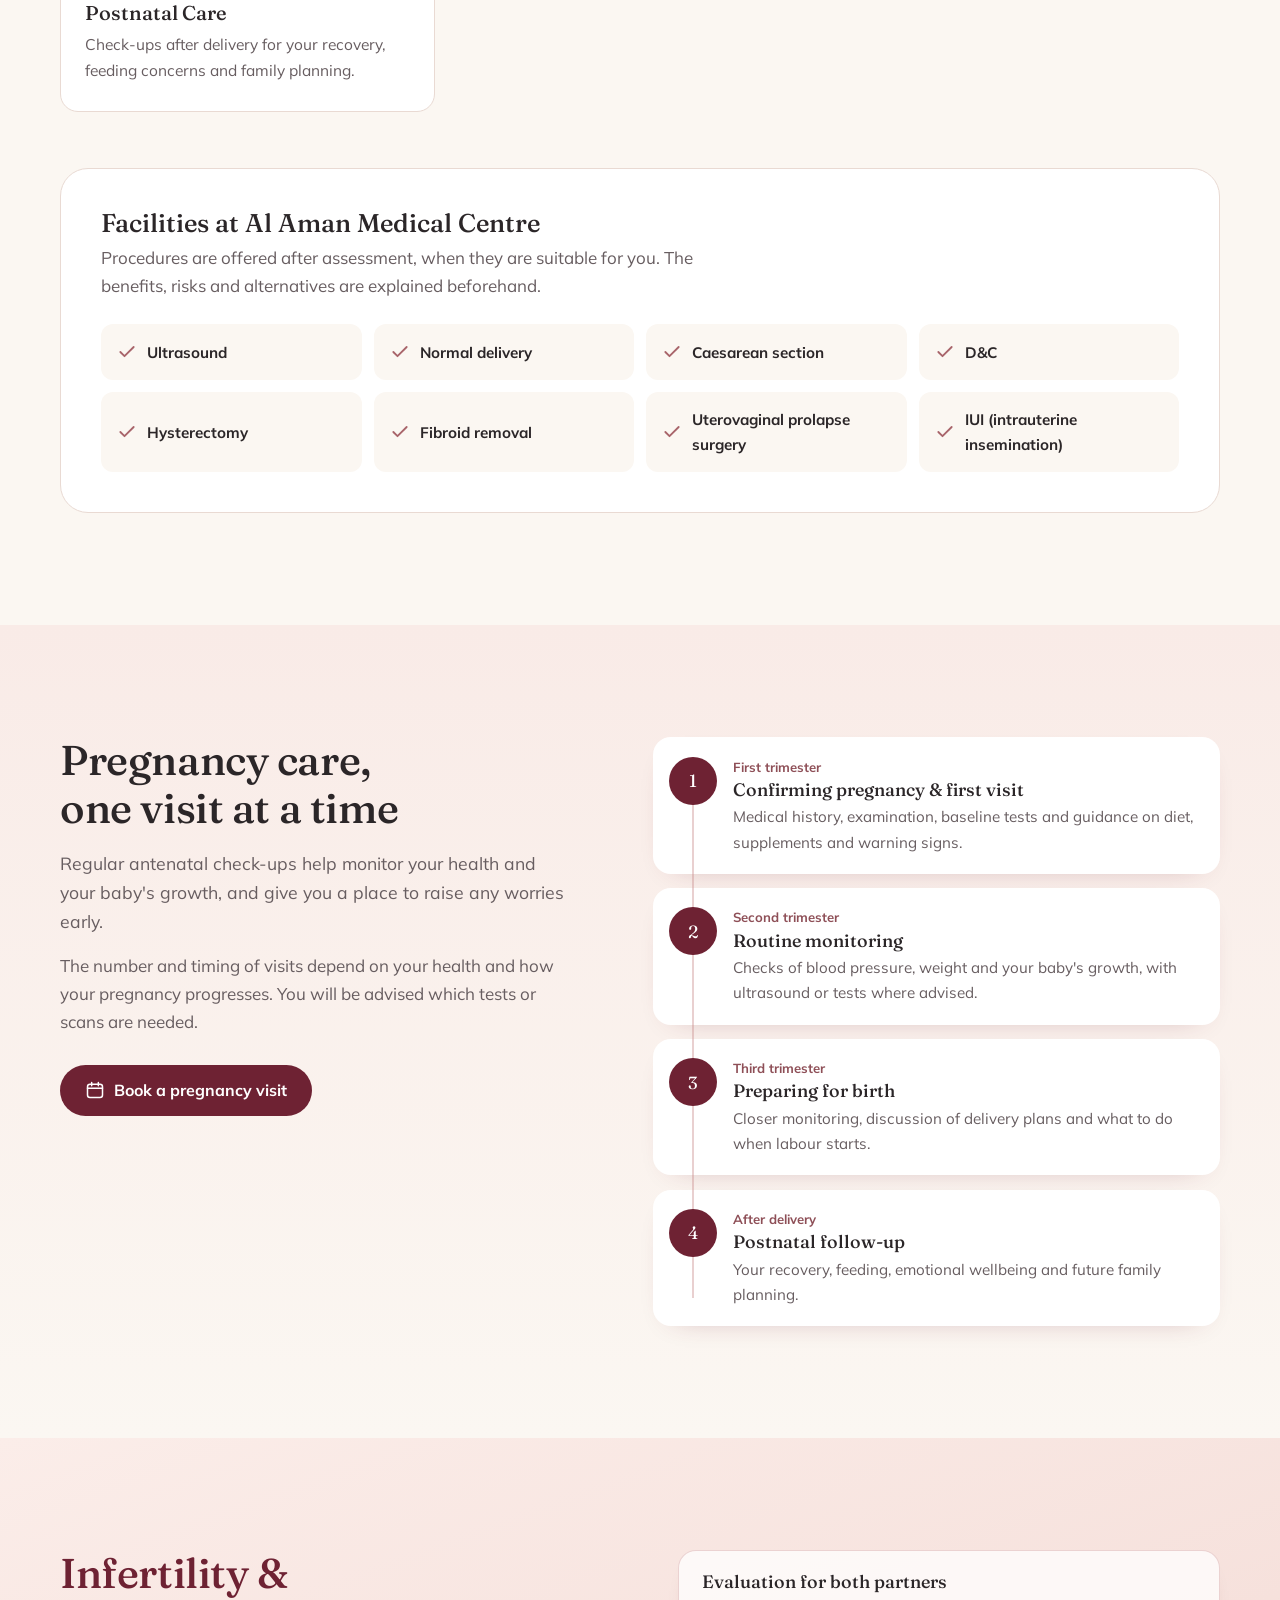
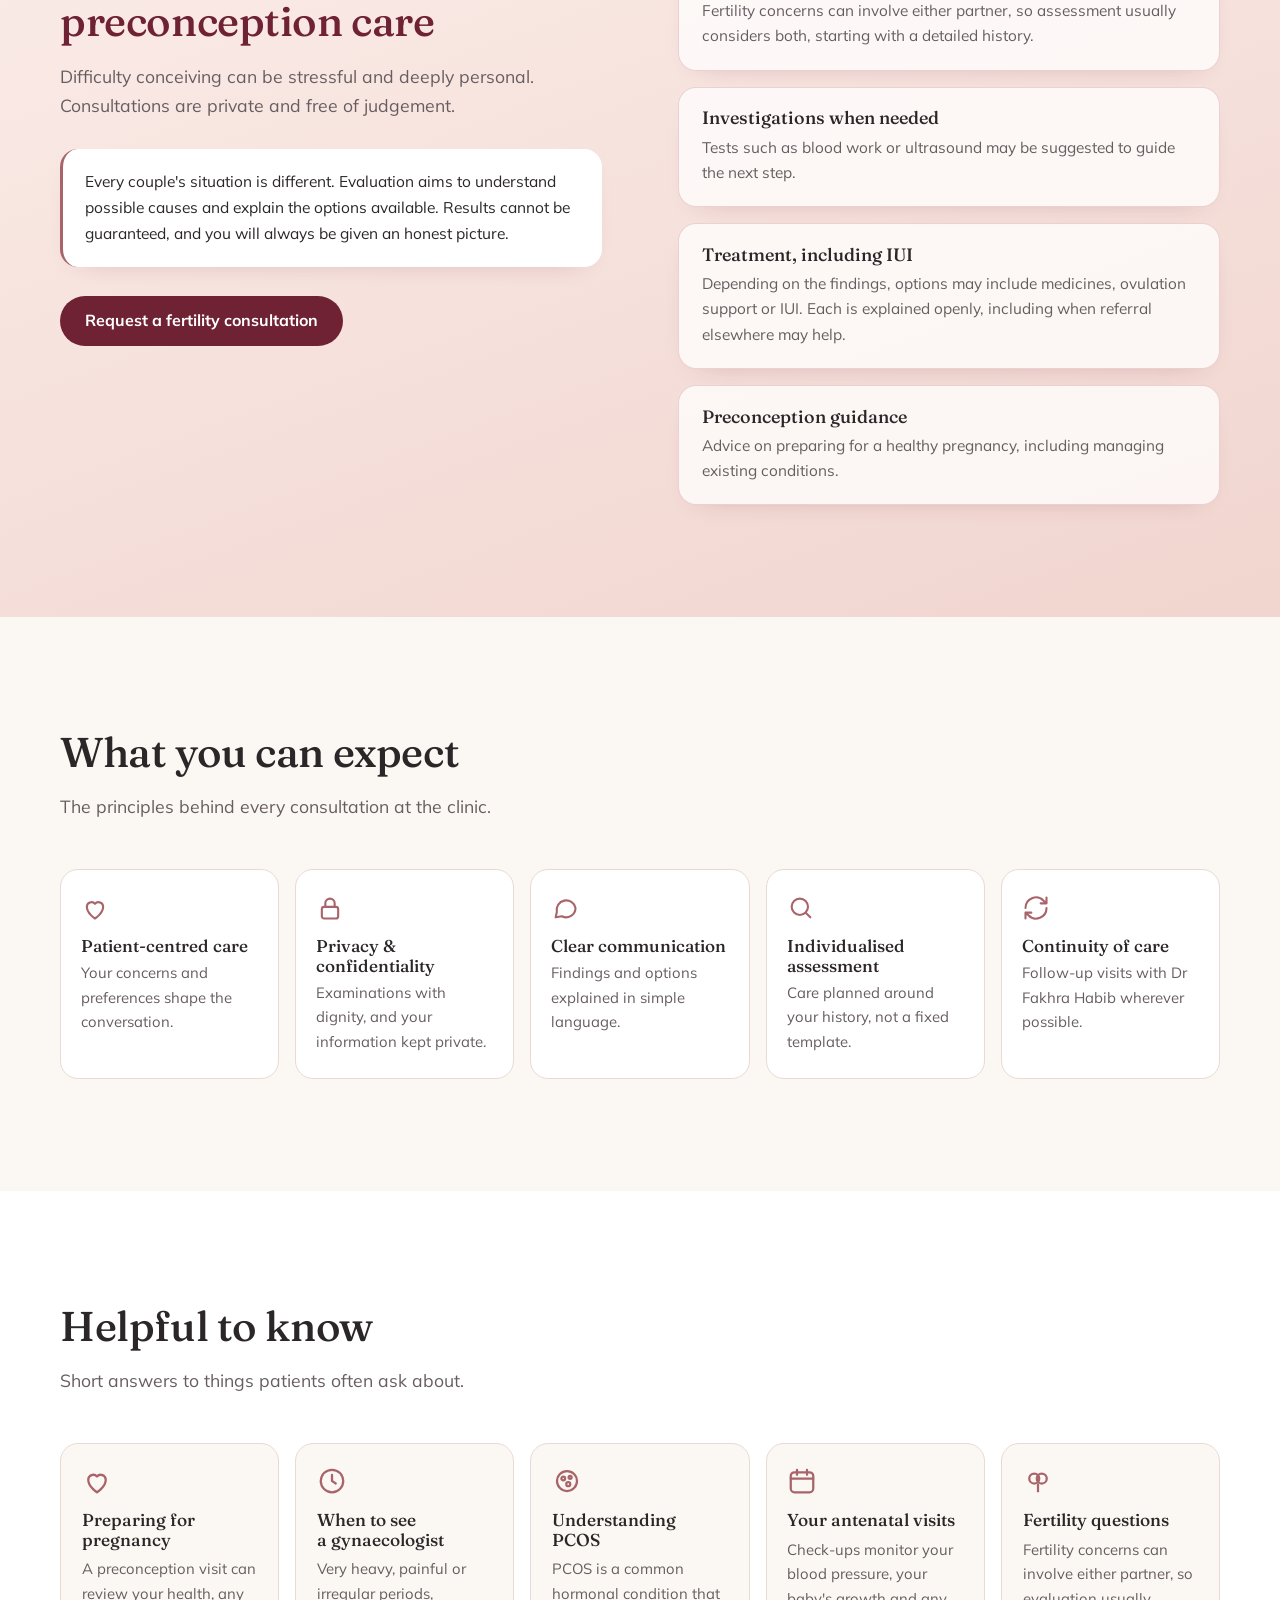
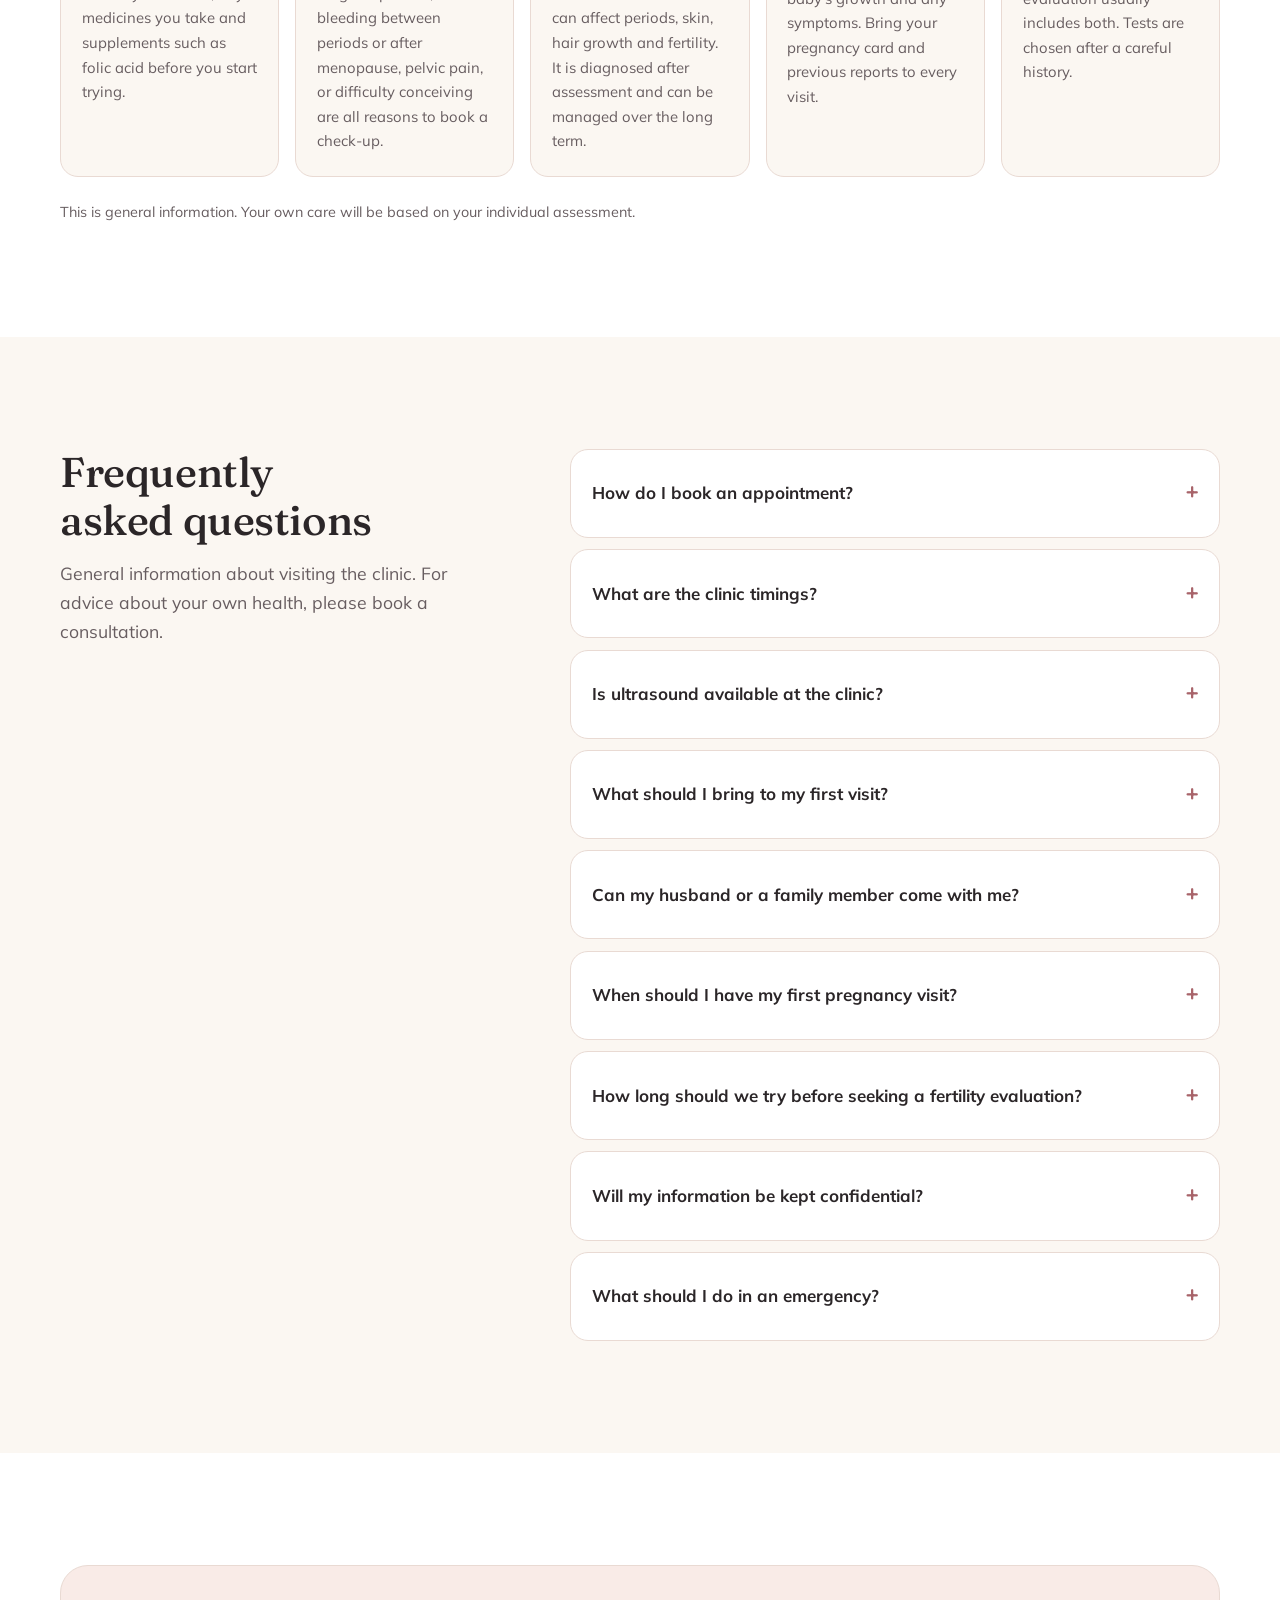
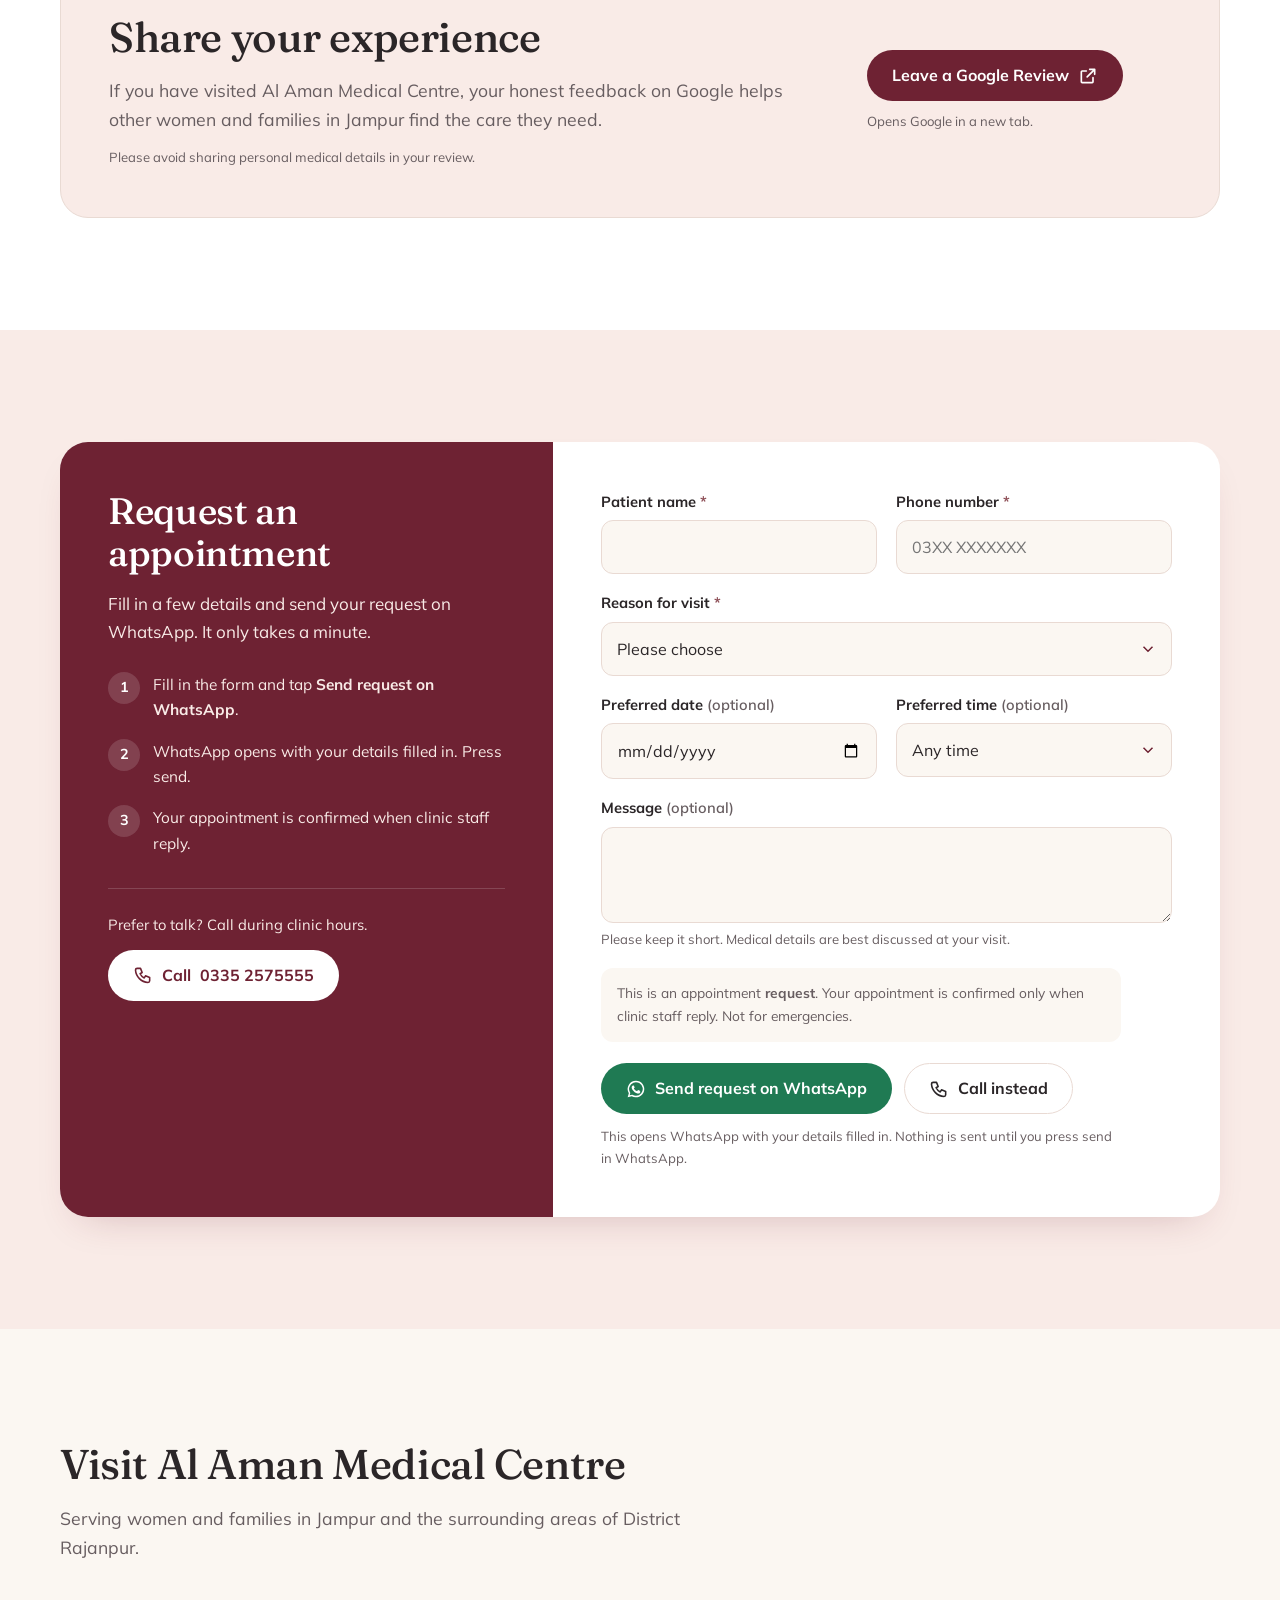
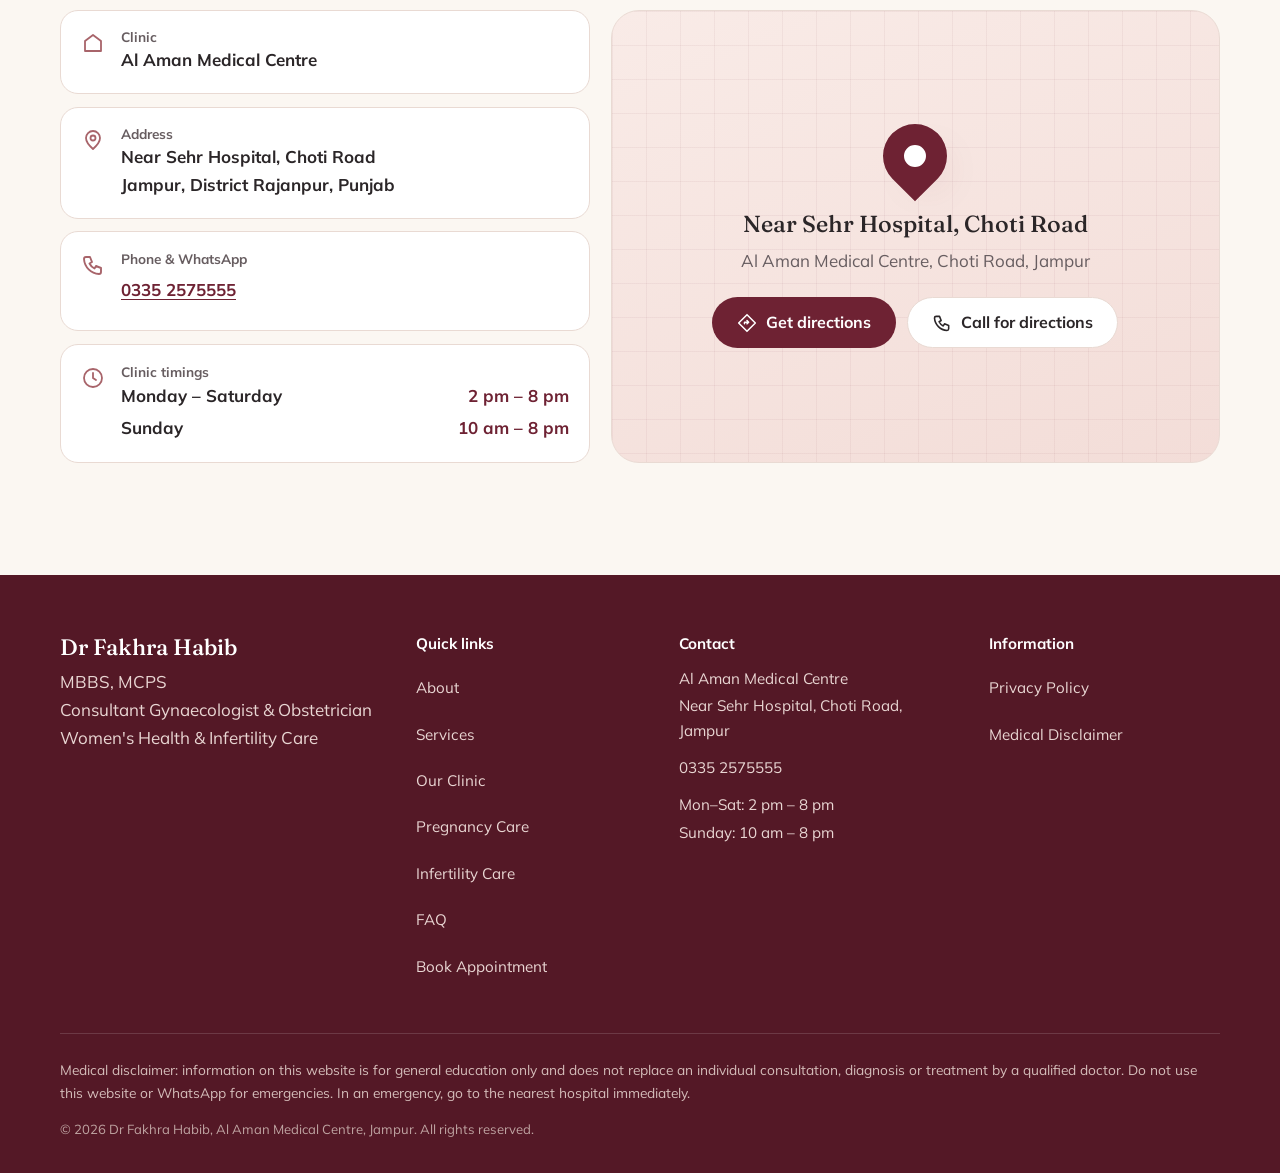
==== commit 5cf45f0a: "Trim clinic video tour to 40 seconds Co-Authored-By: Claude Opus 5.5 <noreply@anthropic.com>" ====
--- a/al-aman-website/index.html
+++ b/al-aman-website/index.html
@@ -282,7 +282,7 @@
         <video controls preload="none" playsinline width="432" height="768" poster="images/clinic-tour-poster.jpg" aria-label="Video tour of Al Aman Medical Centre, Jampur">
           <source src="videos/clinic-tour.mp4" type="video/mp4">
         </video>
-        <figcaption>Real video of our clinic · 1:11</figcaption>
+        <figcaption>Real video of our clinic · 0:40</figcaption>
       </figure>
     </div>
   </div>
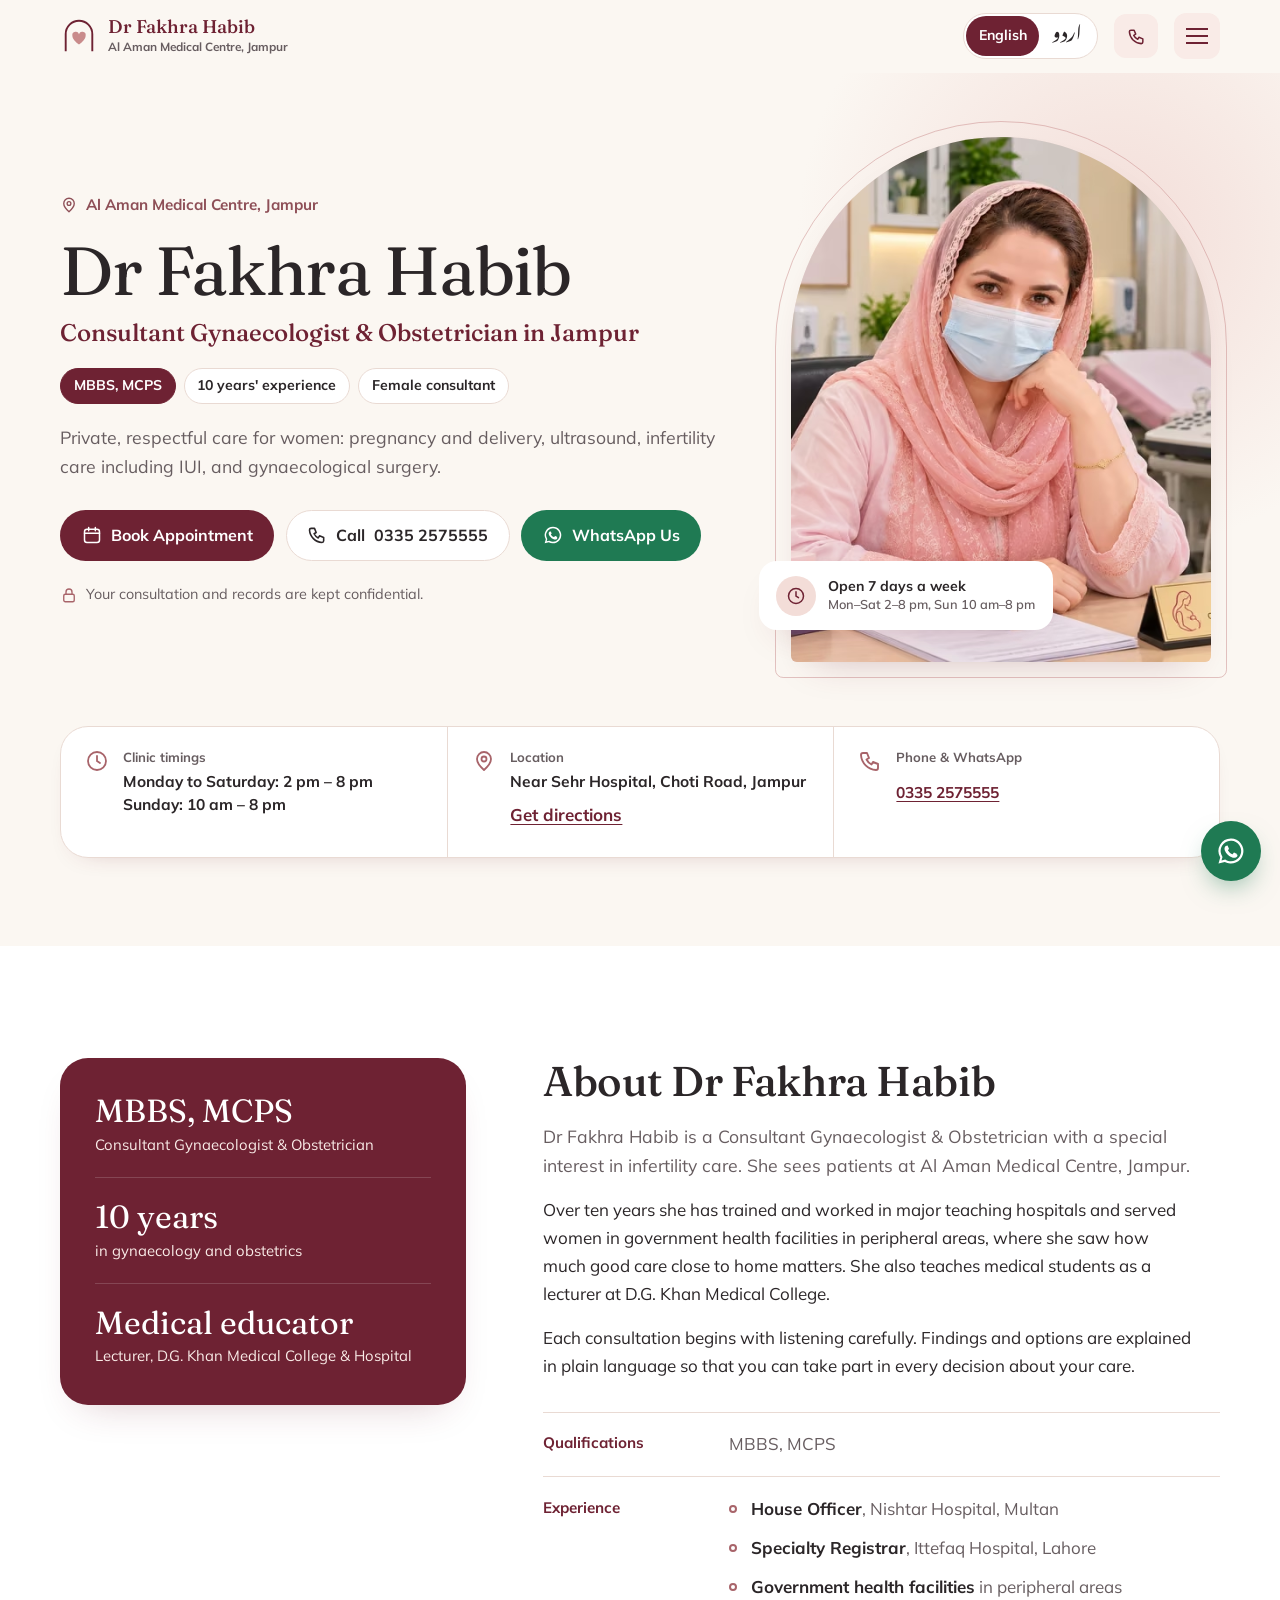
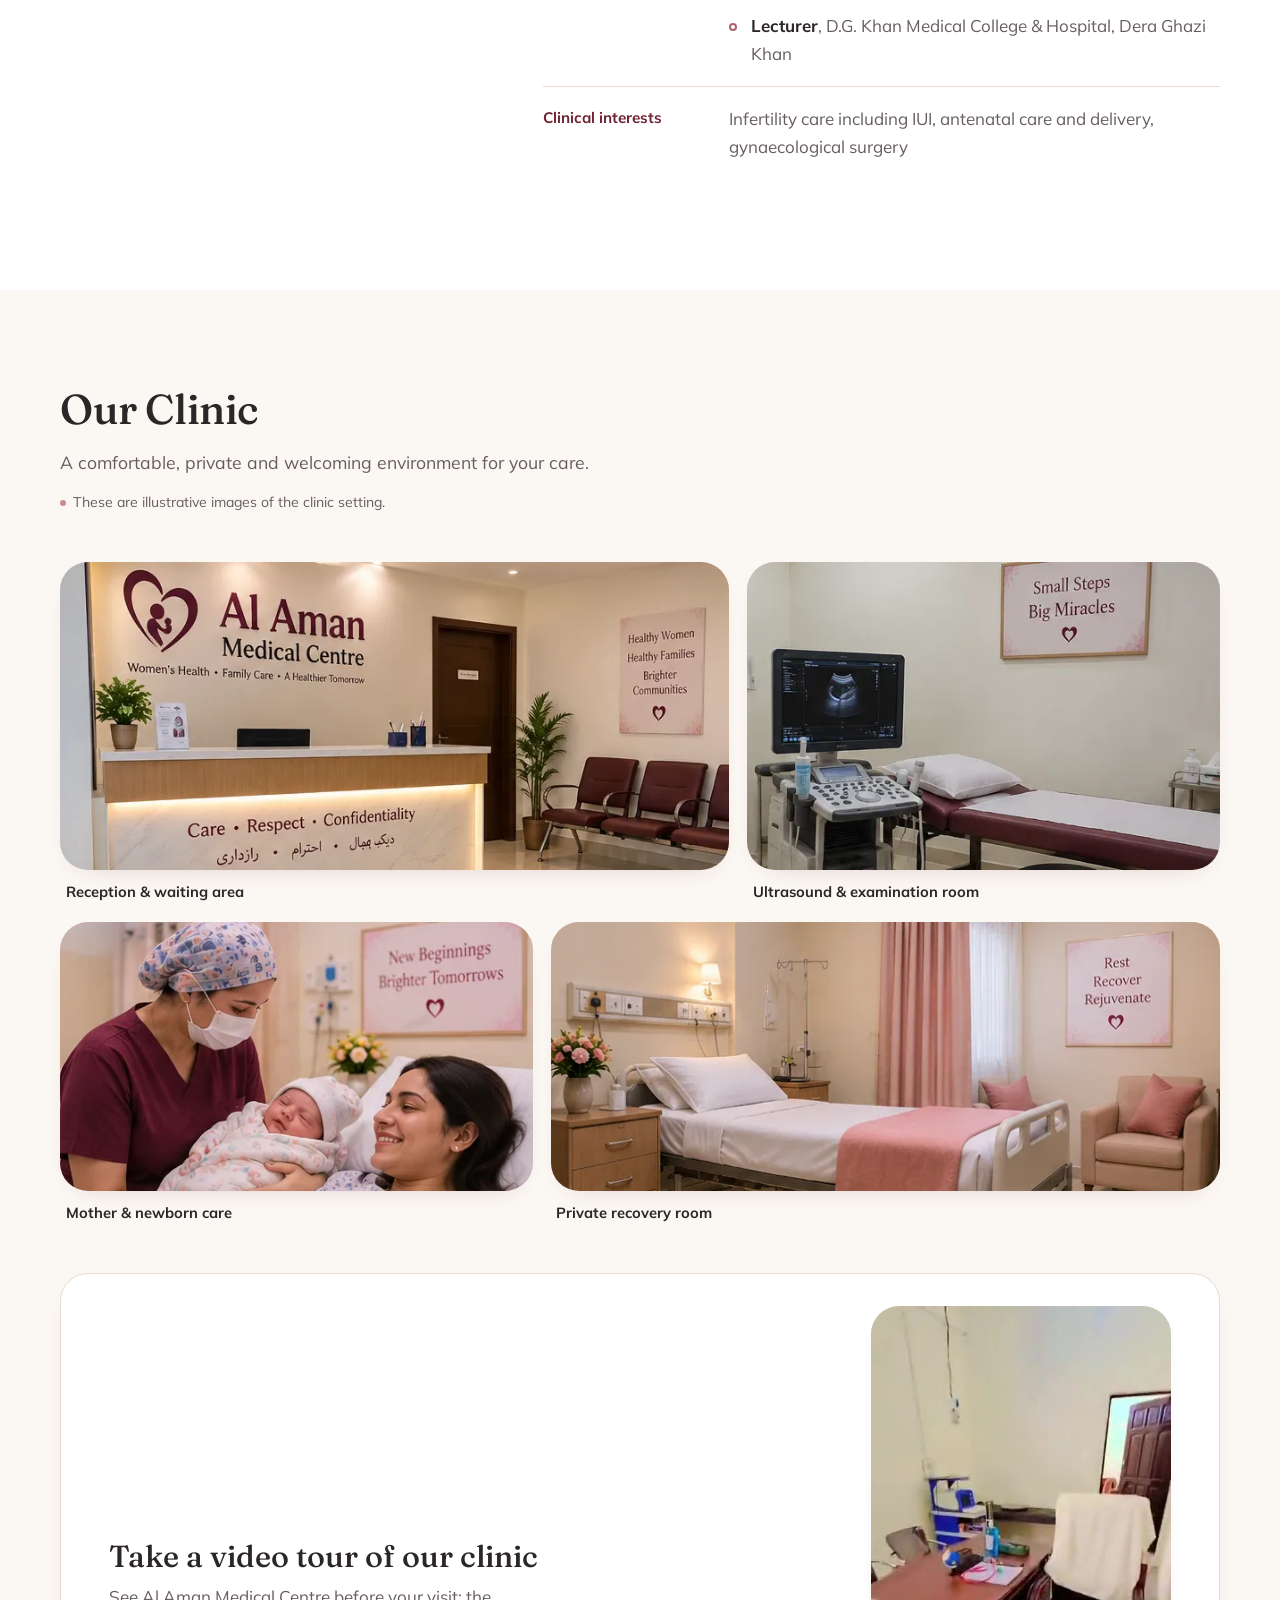
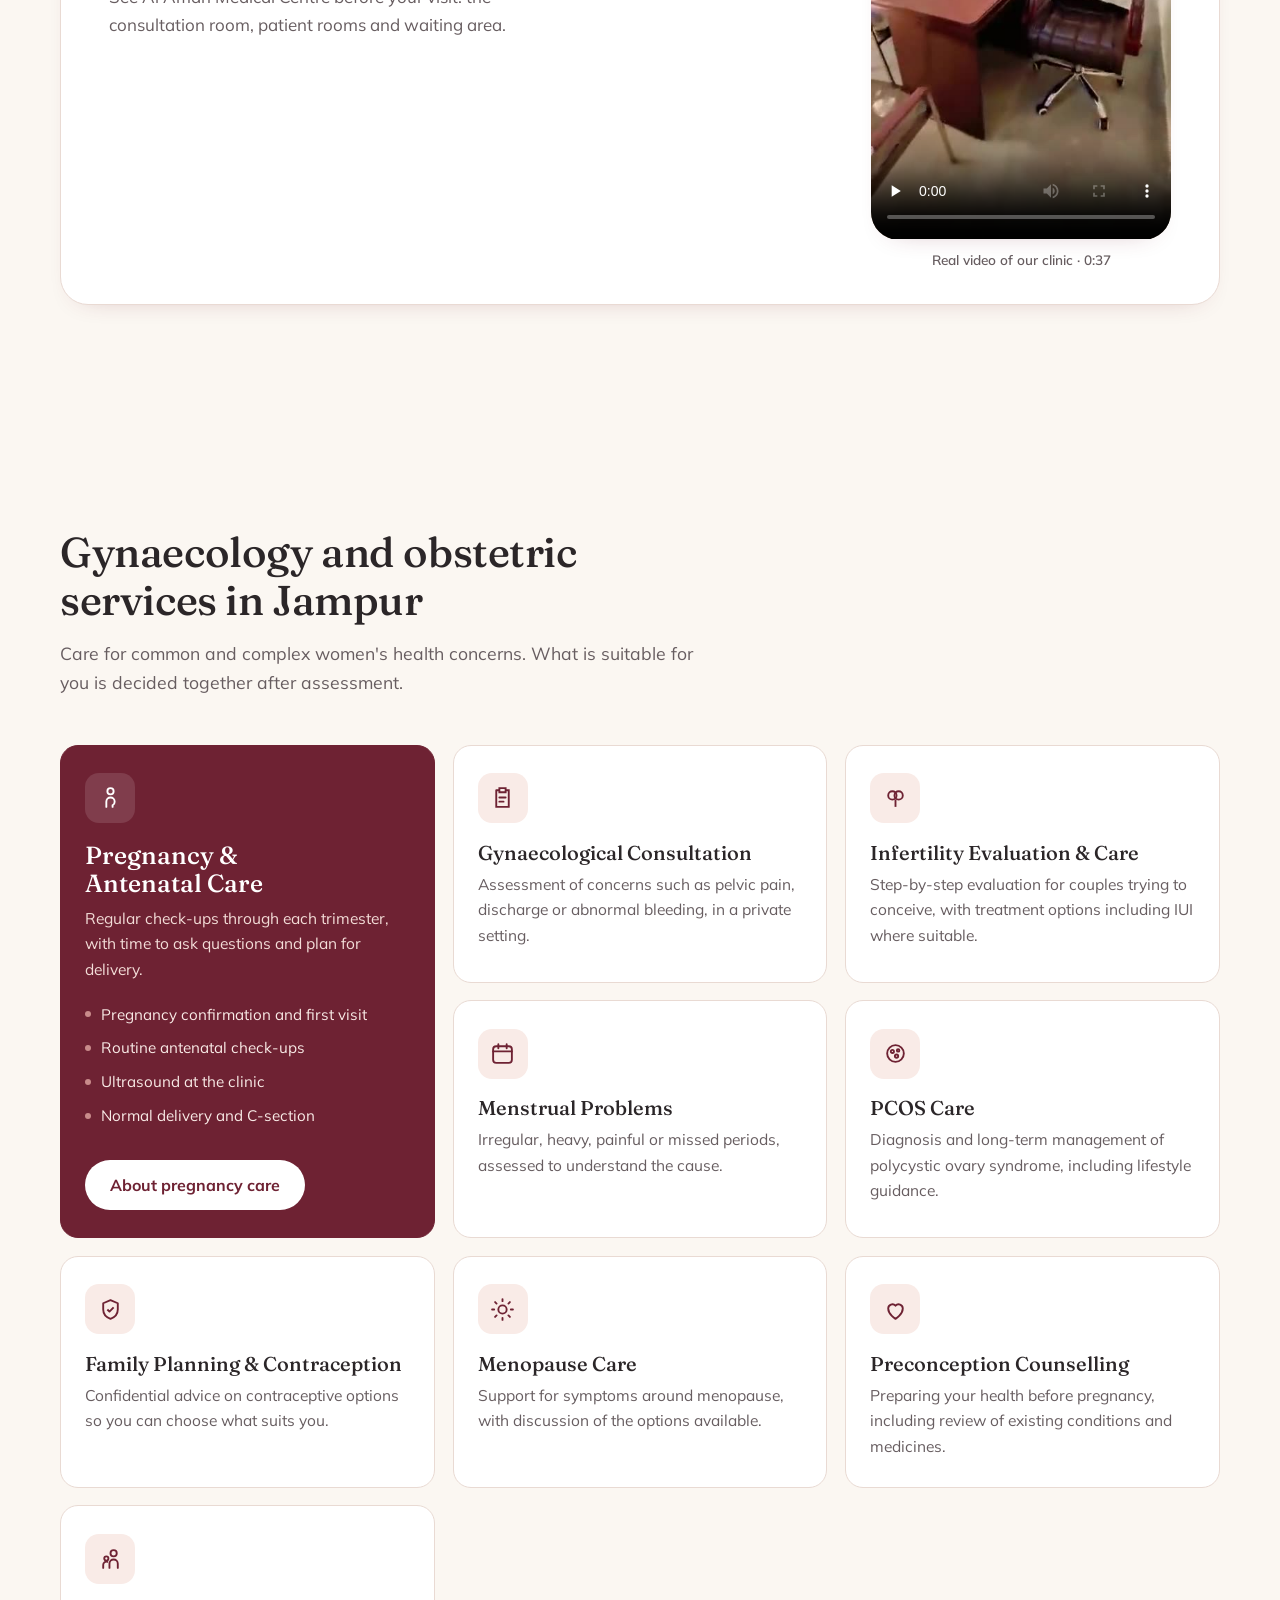
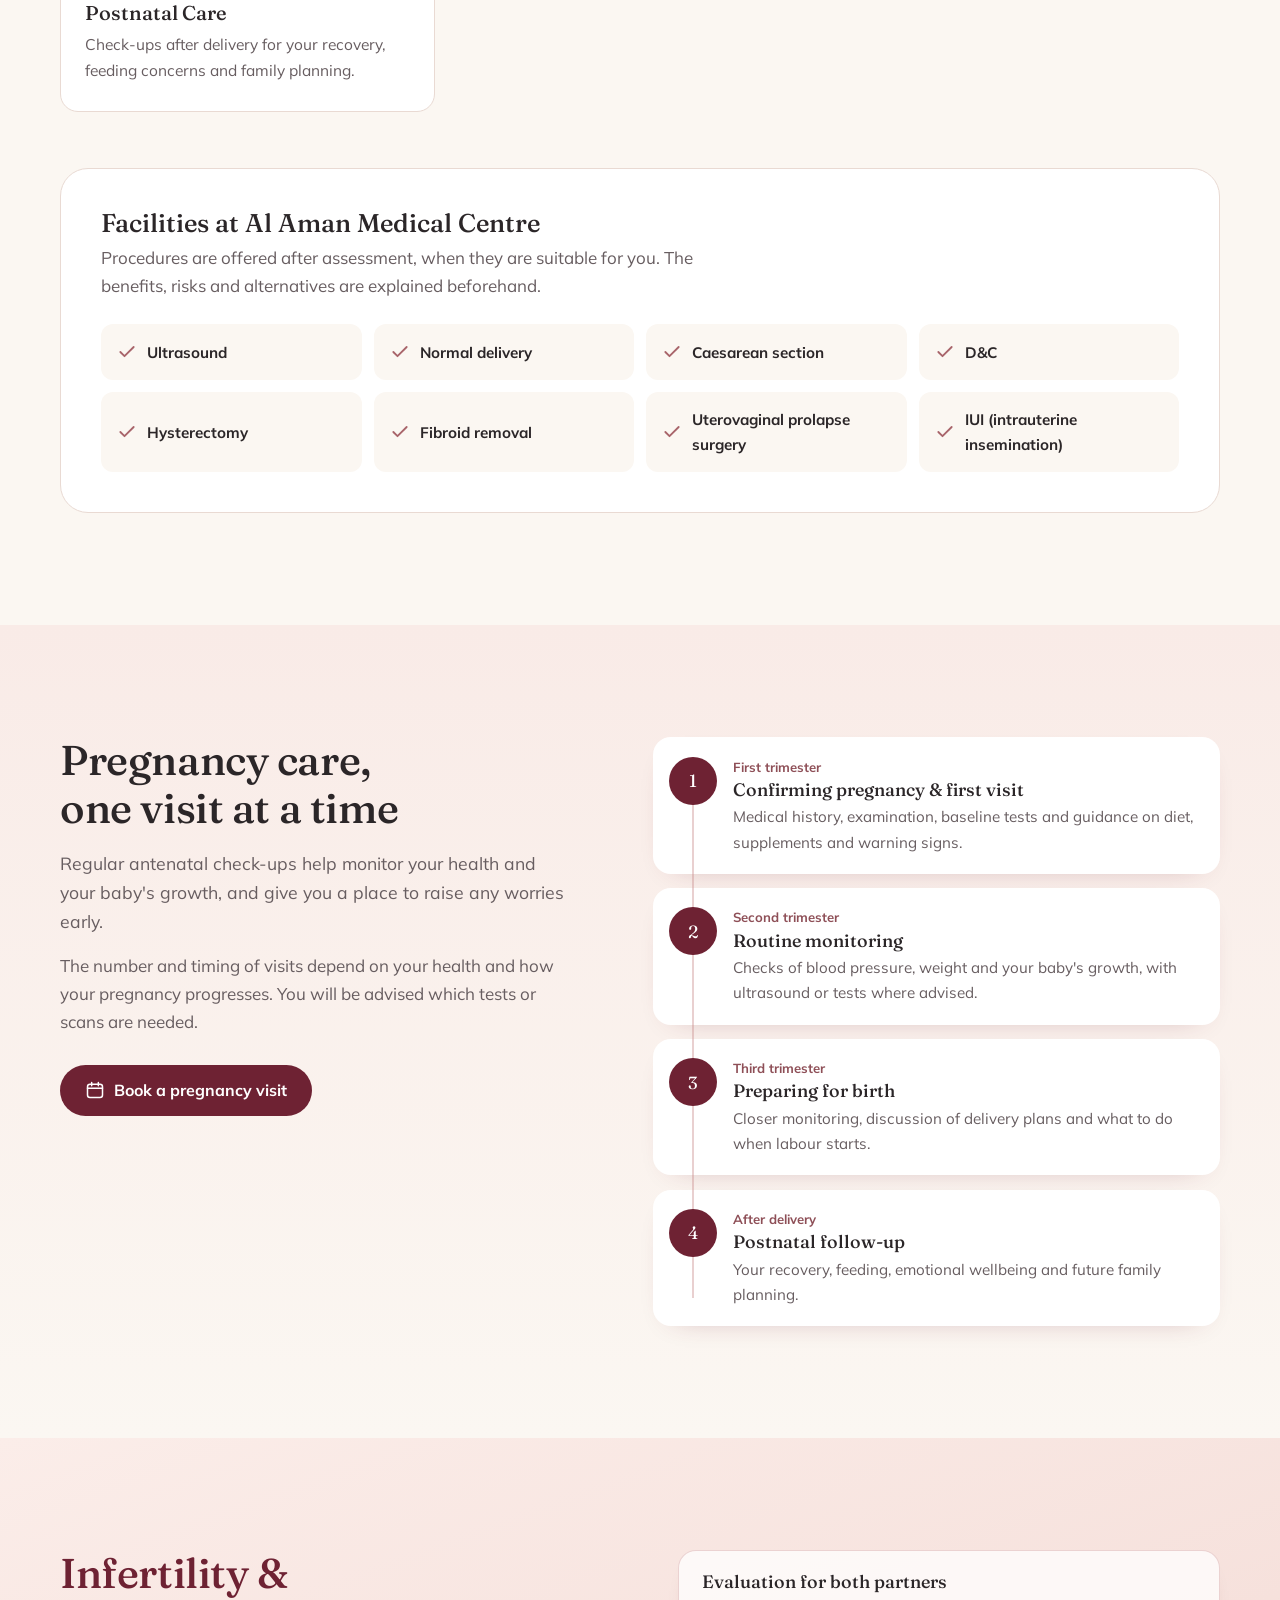
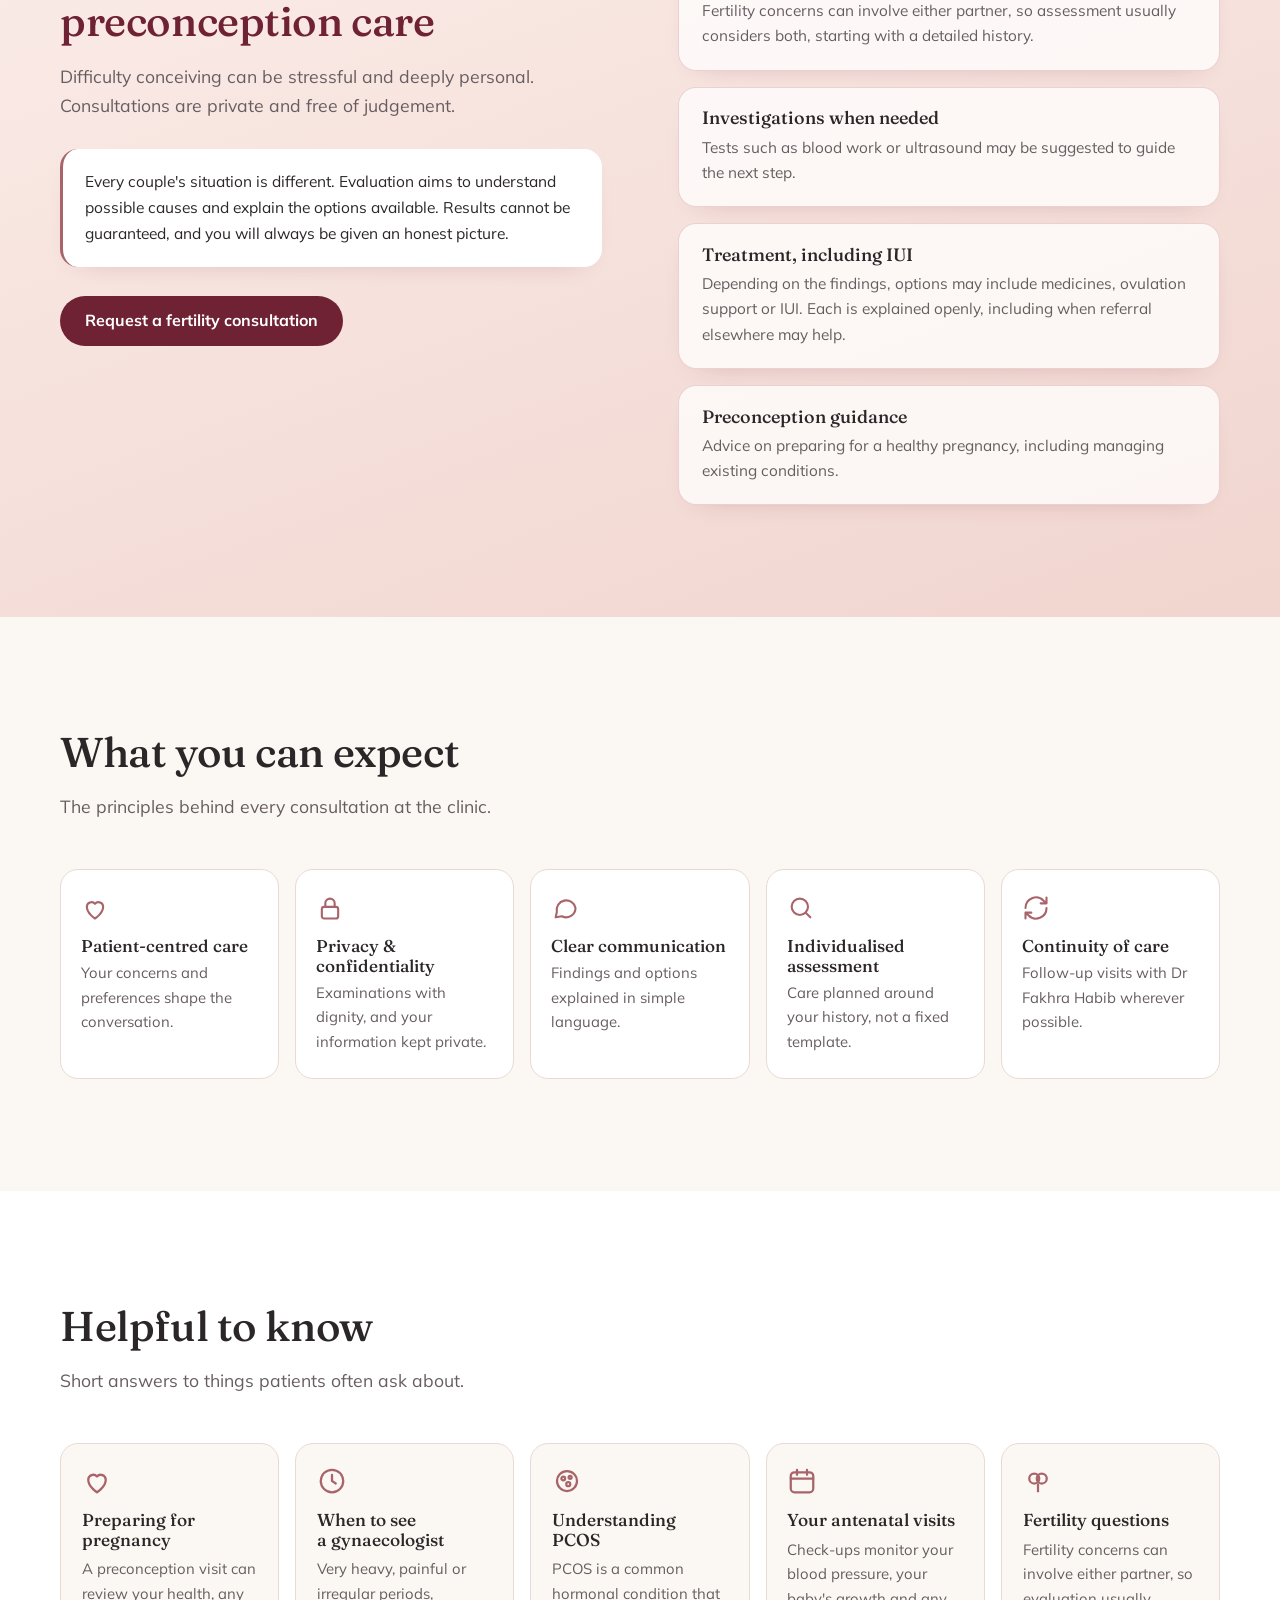
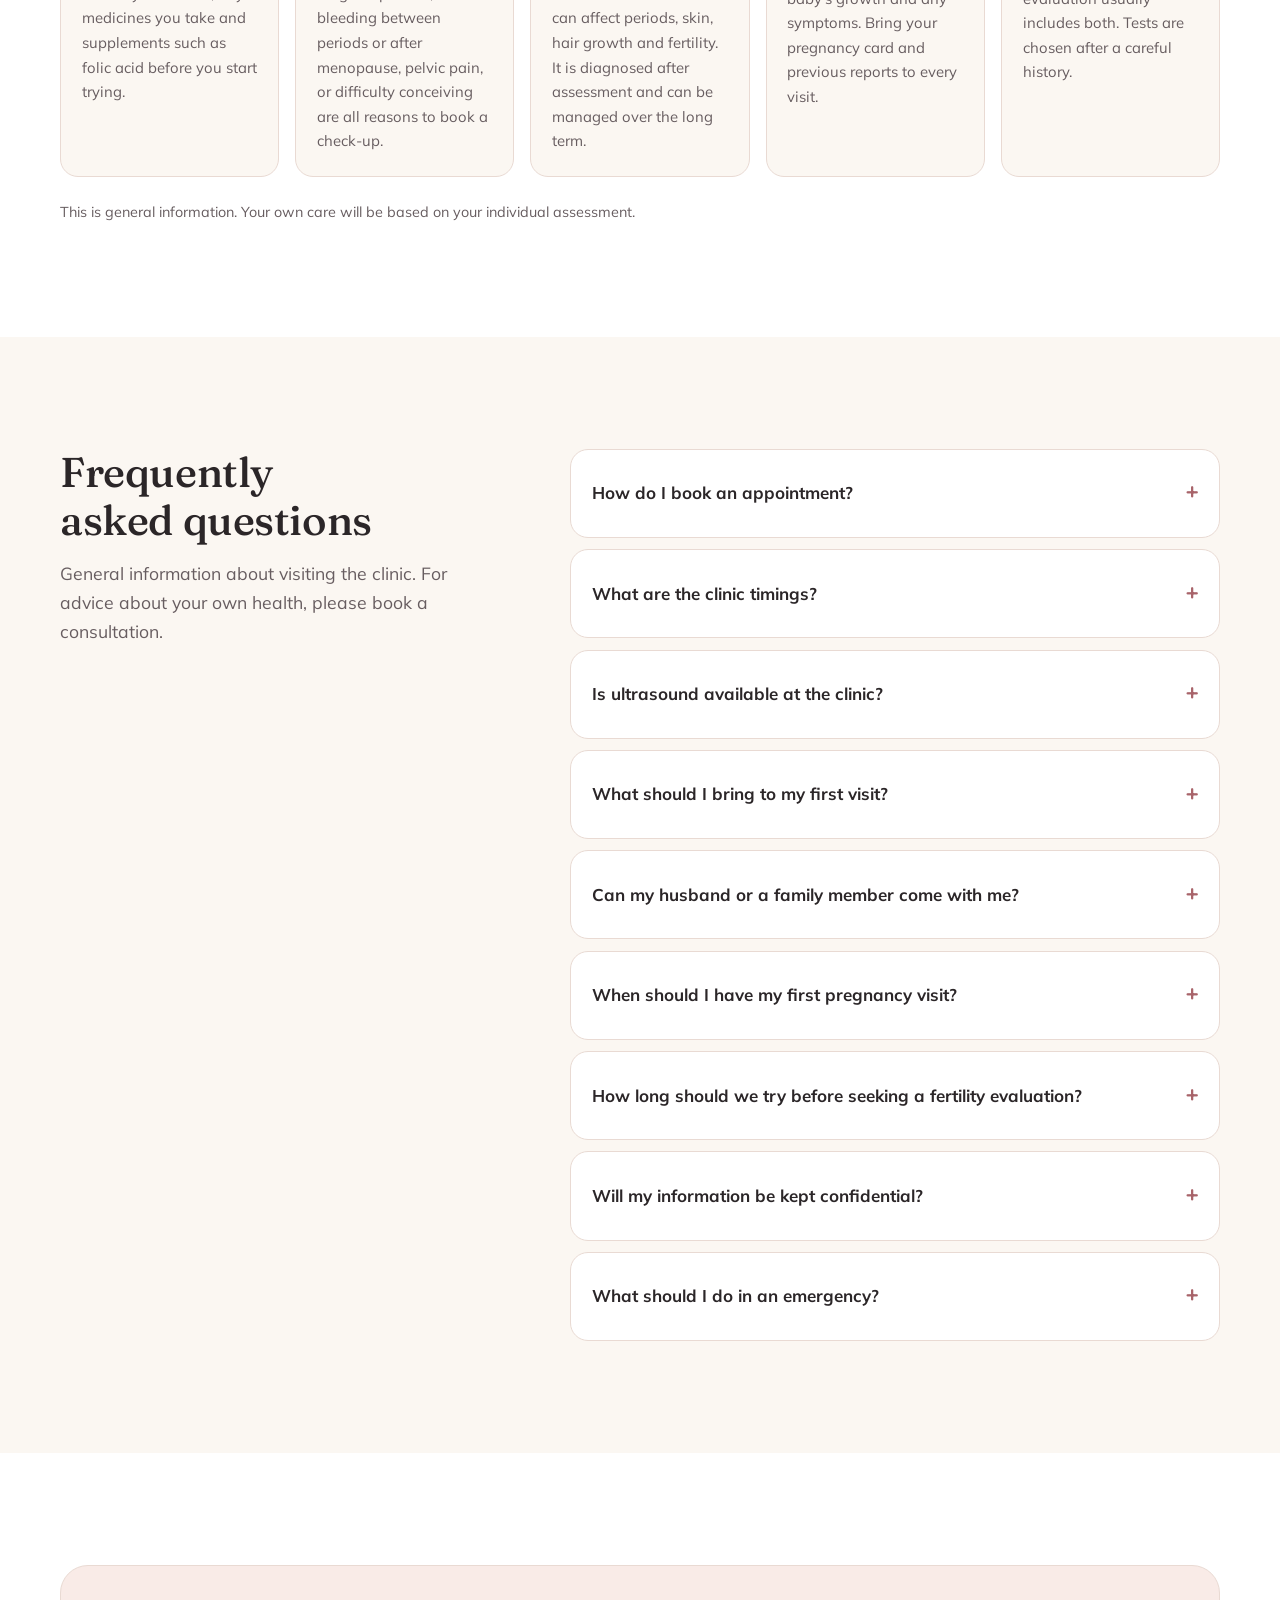
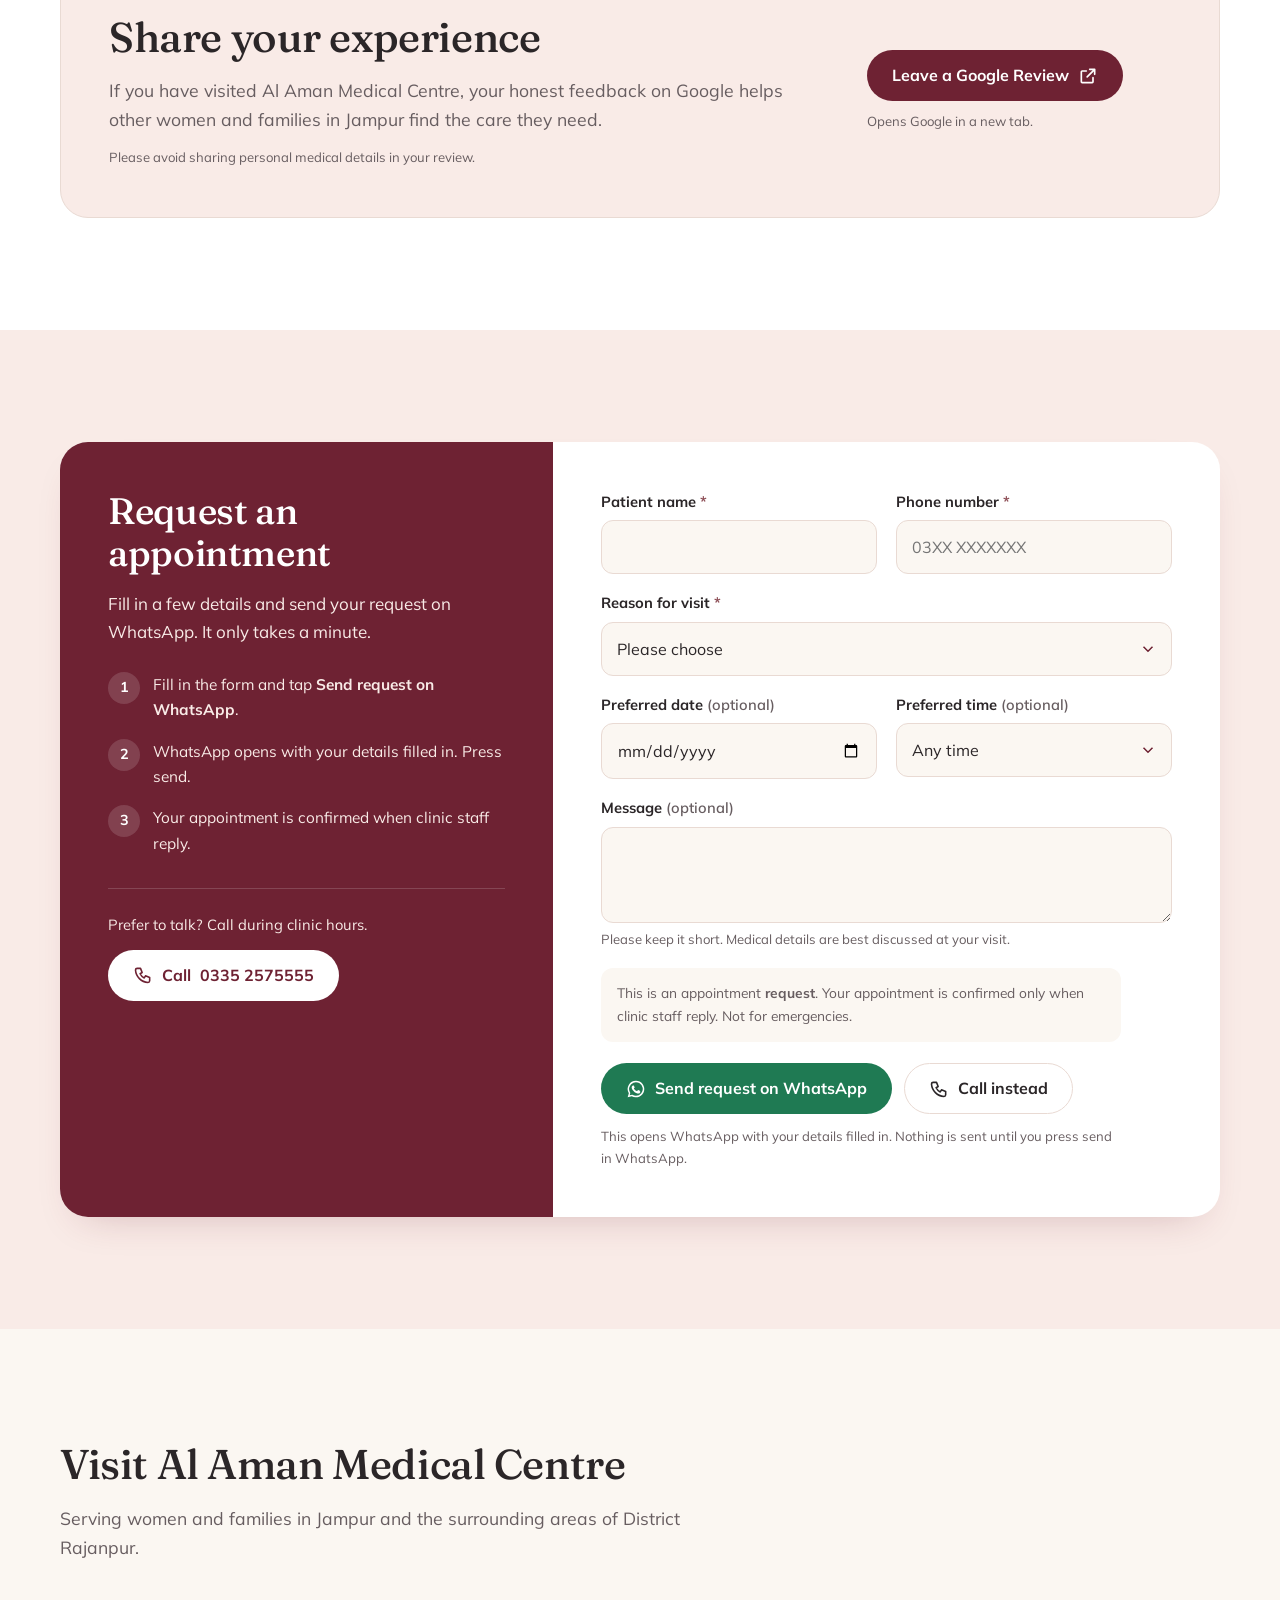
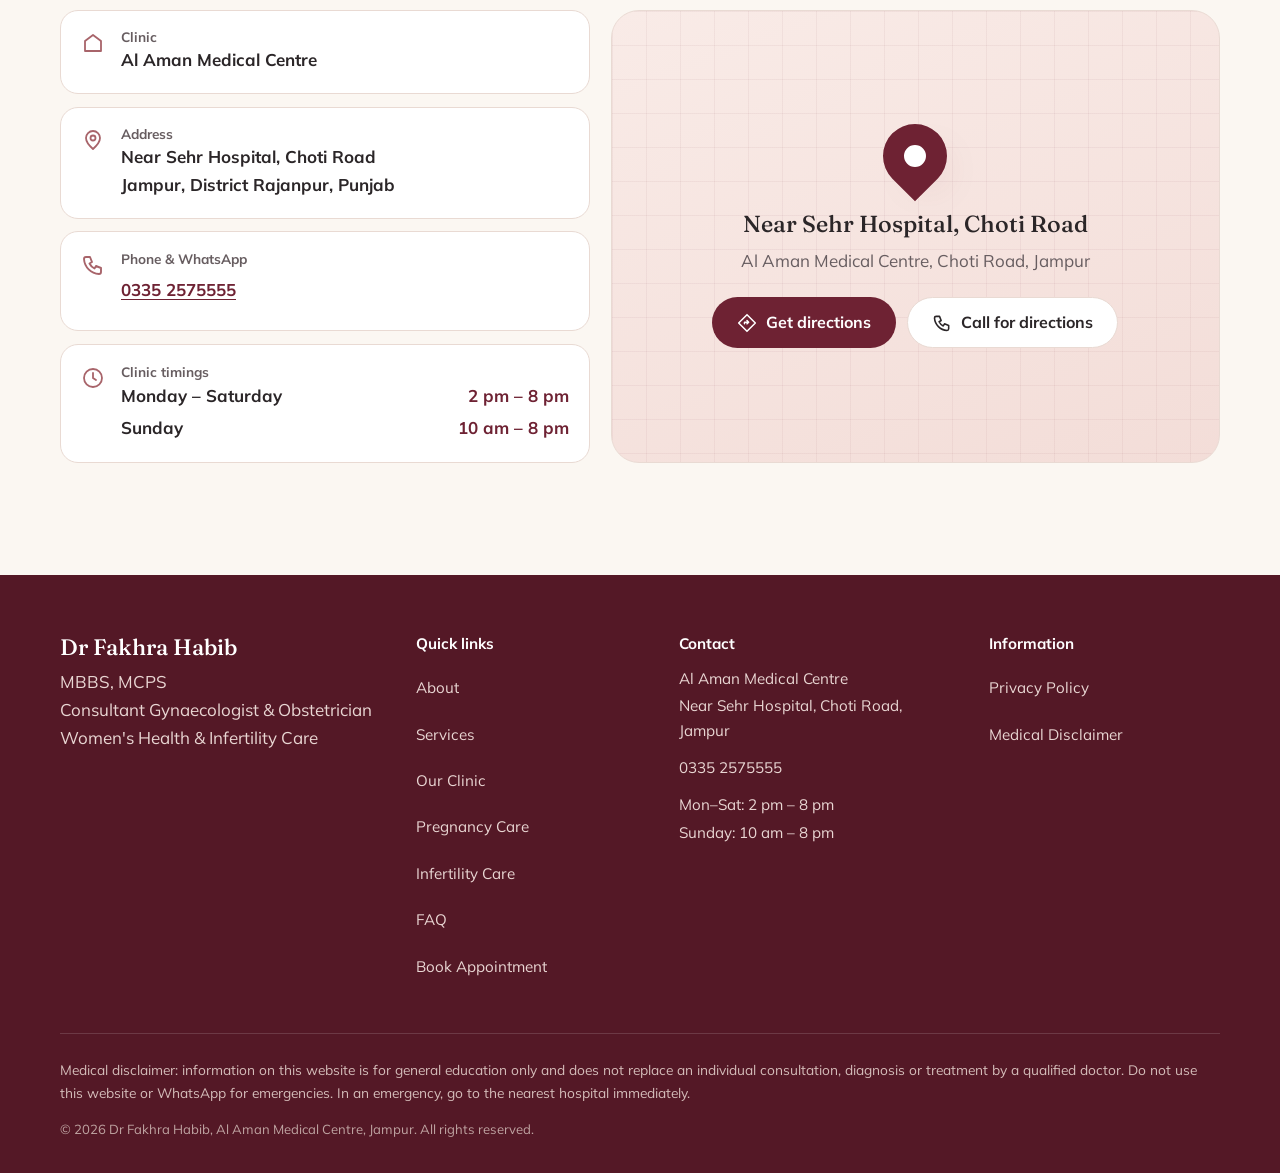
==== commit 34f45704: "Remove 3-second segment showing passers-by from clinic video Co-Authored-By: Claude Opus 5.5 <norepl" ====
--- a/al-aman-website/index.html
+++ b/al-aman-website/index.html
@@ -282,7 +282,7 @@
         <video controls preload="none" playsinline width="432" height="768" poster="images/clinic-tour-poster.jpg" aria-label="Video tour of Al Aman Medical Centre, Jampur">
           <source src="videos/clinic-tour.mp4" type="video/mp4">
         </video>
-        <figcaption>Real video of our clinic · 0:40</figcaption>
+        <figcaption>Real video of our clinic · 0:37</figcaption>
       </figure>
     </div>
   </div>
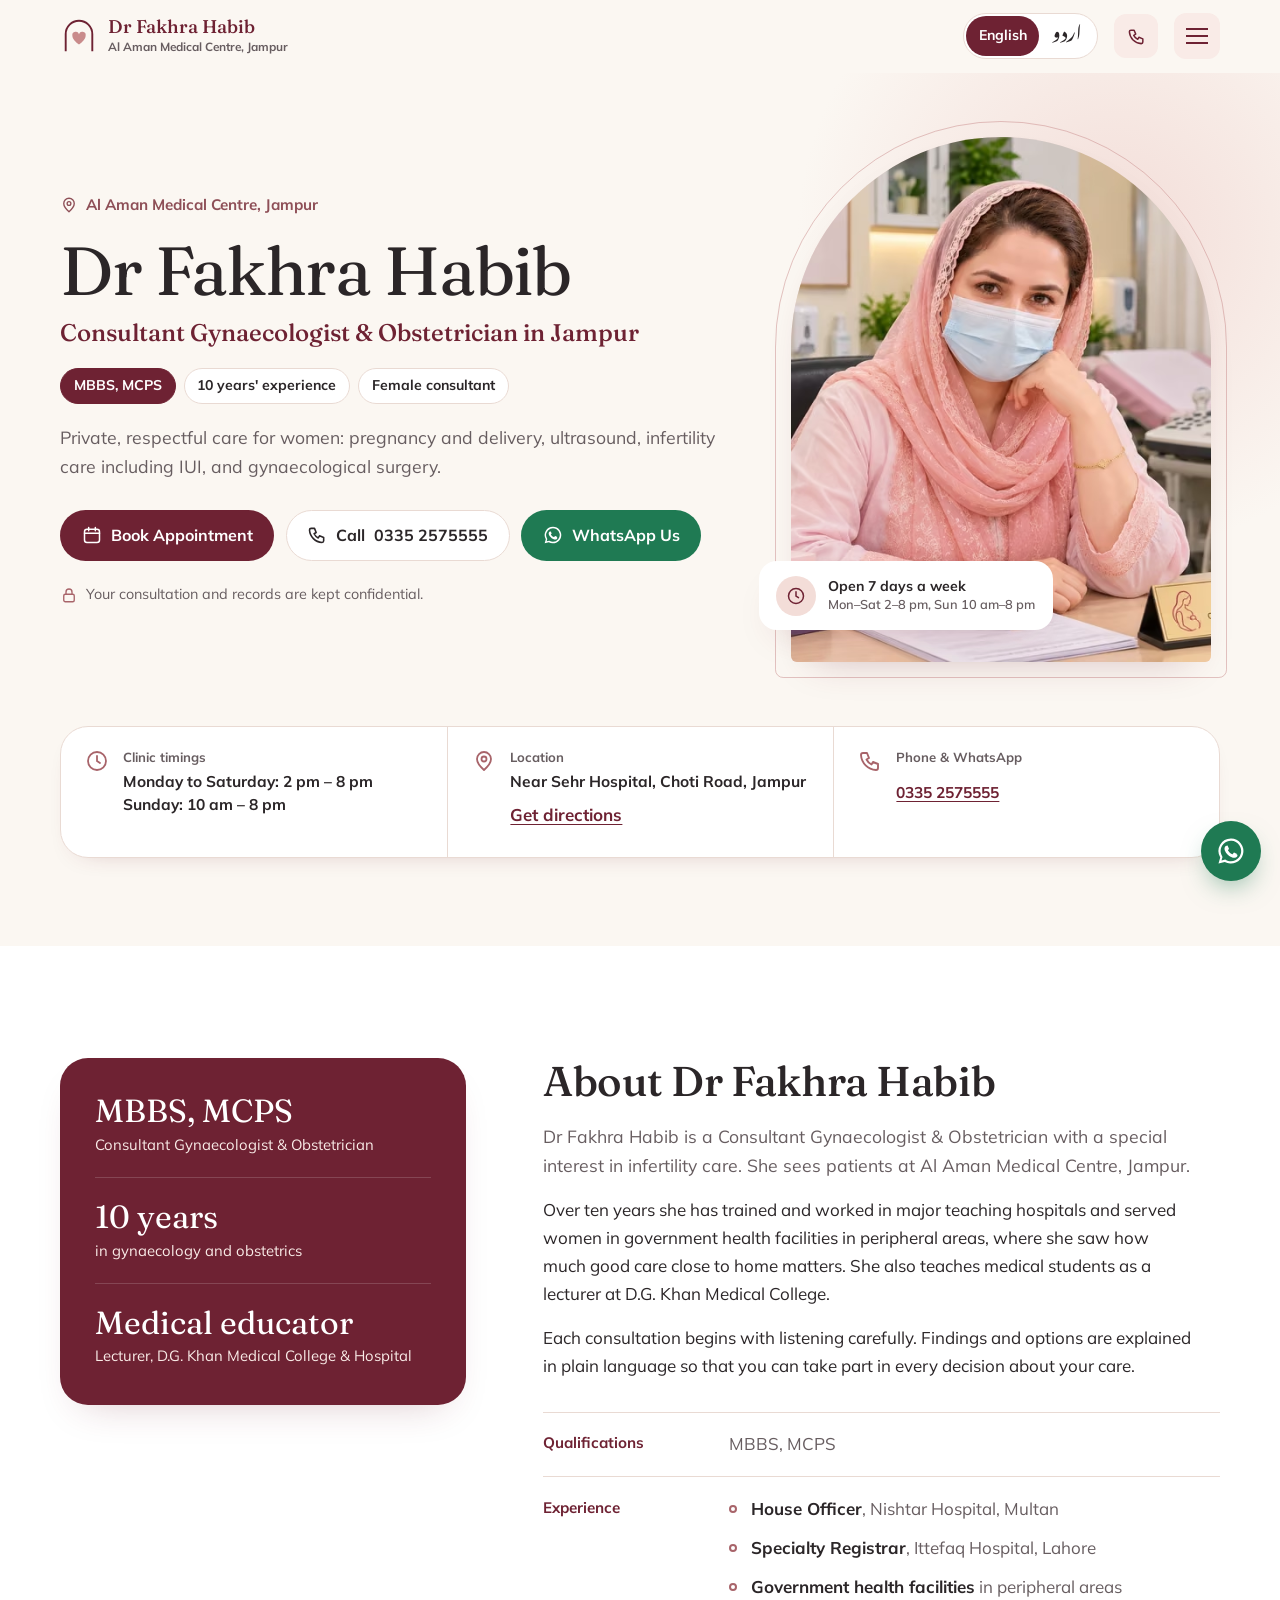
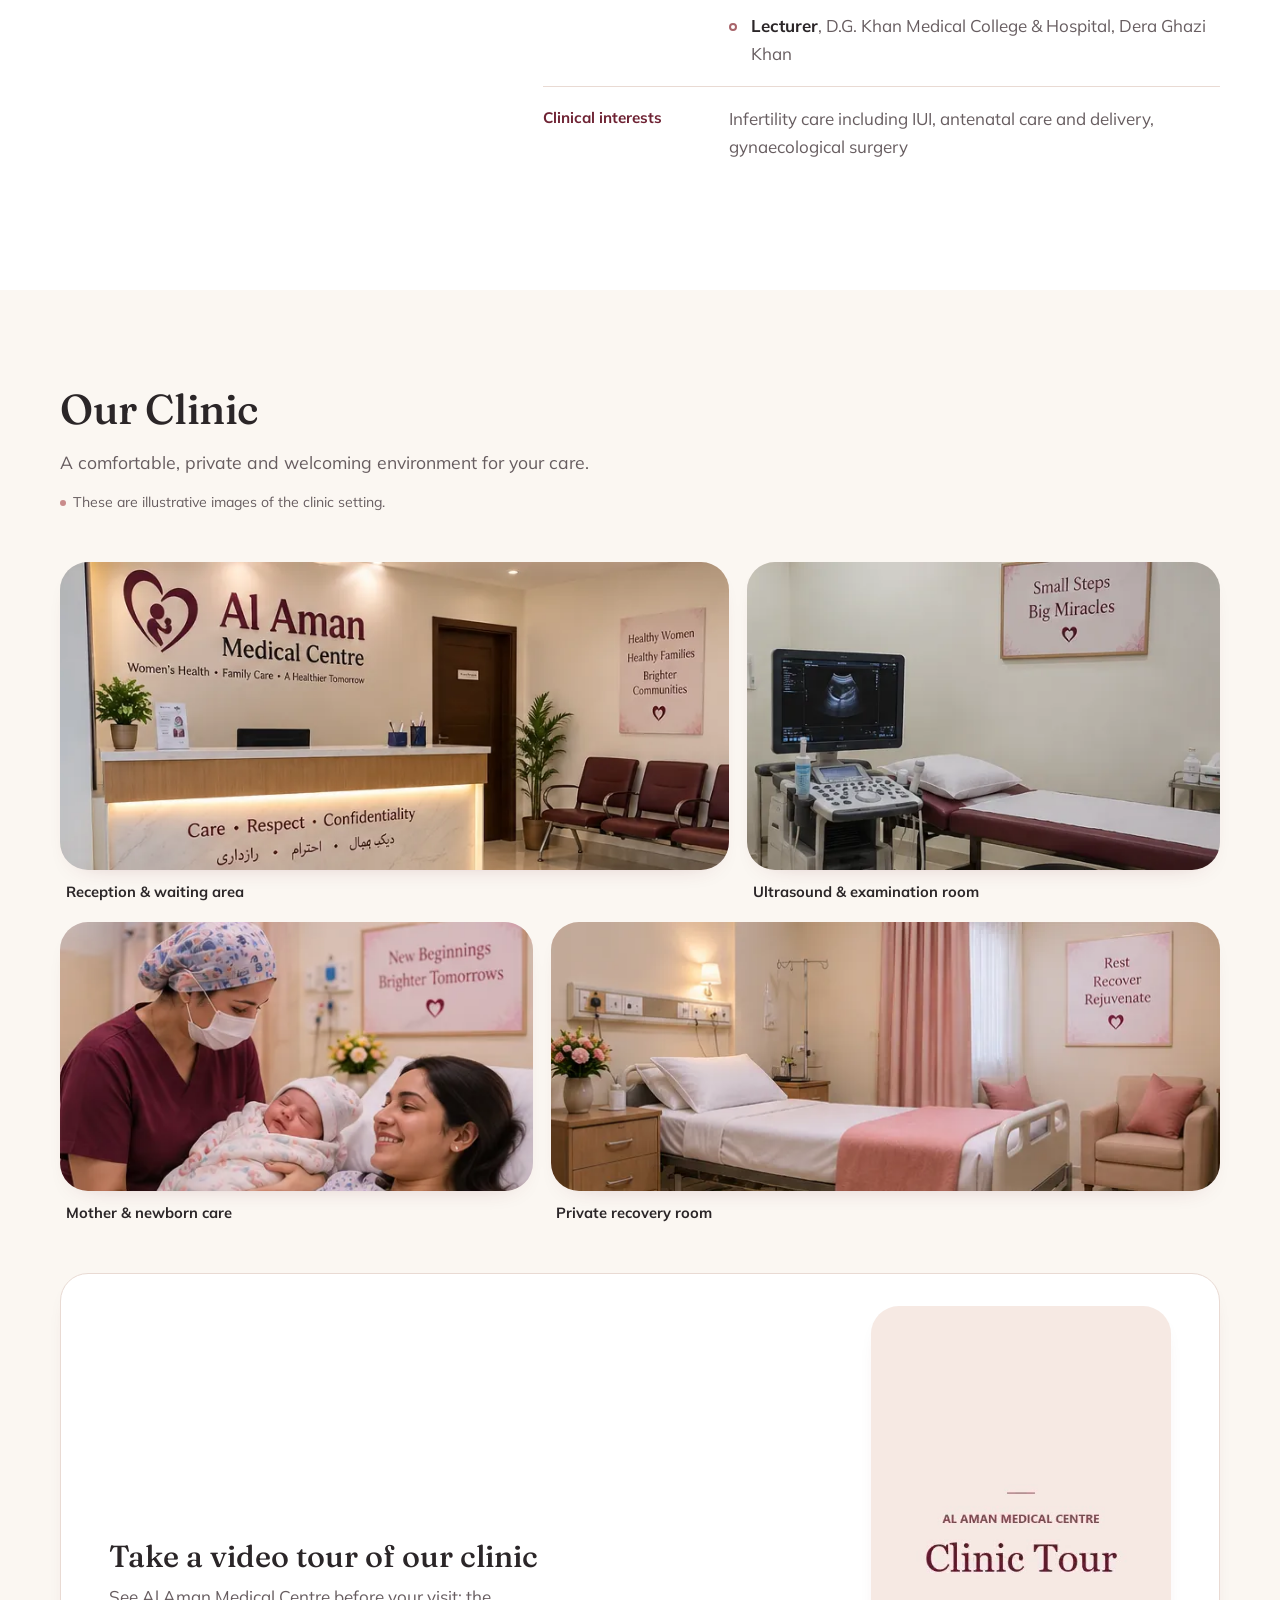
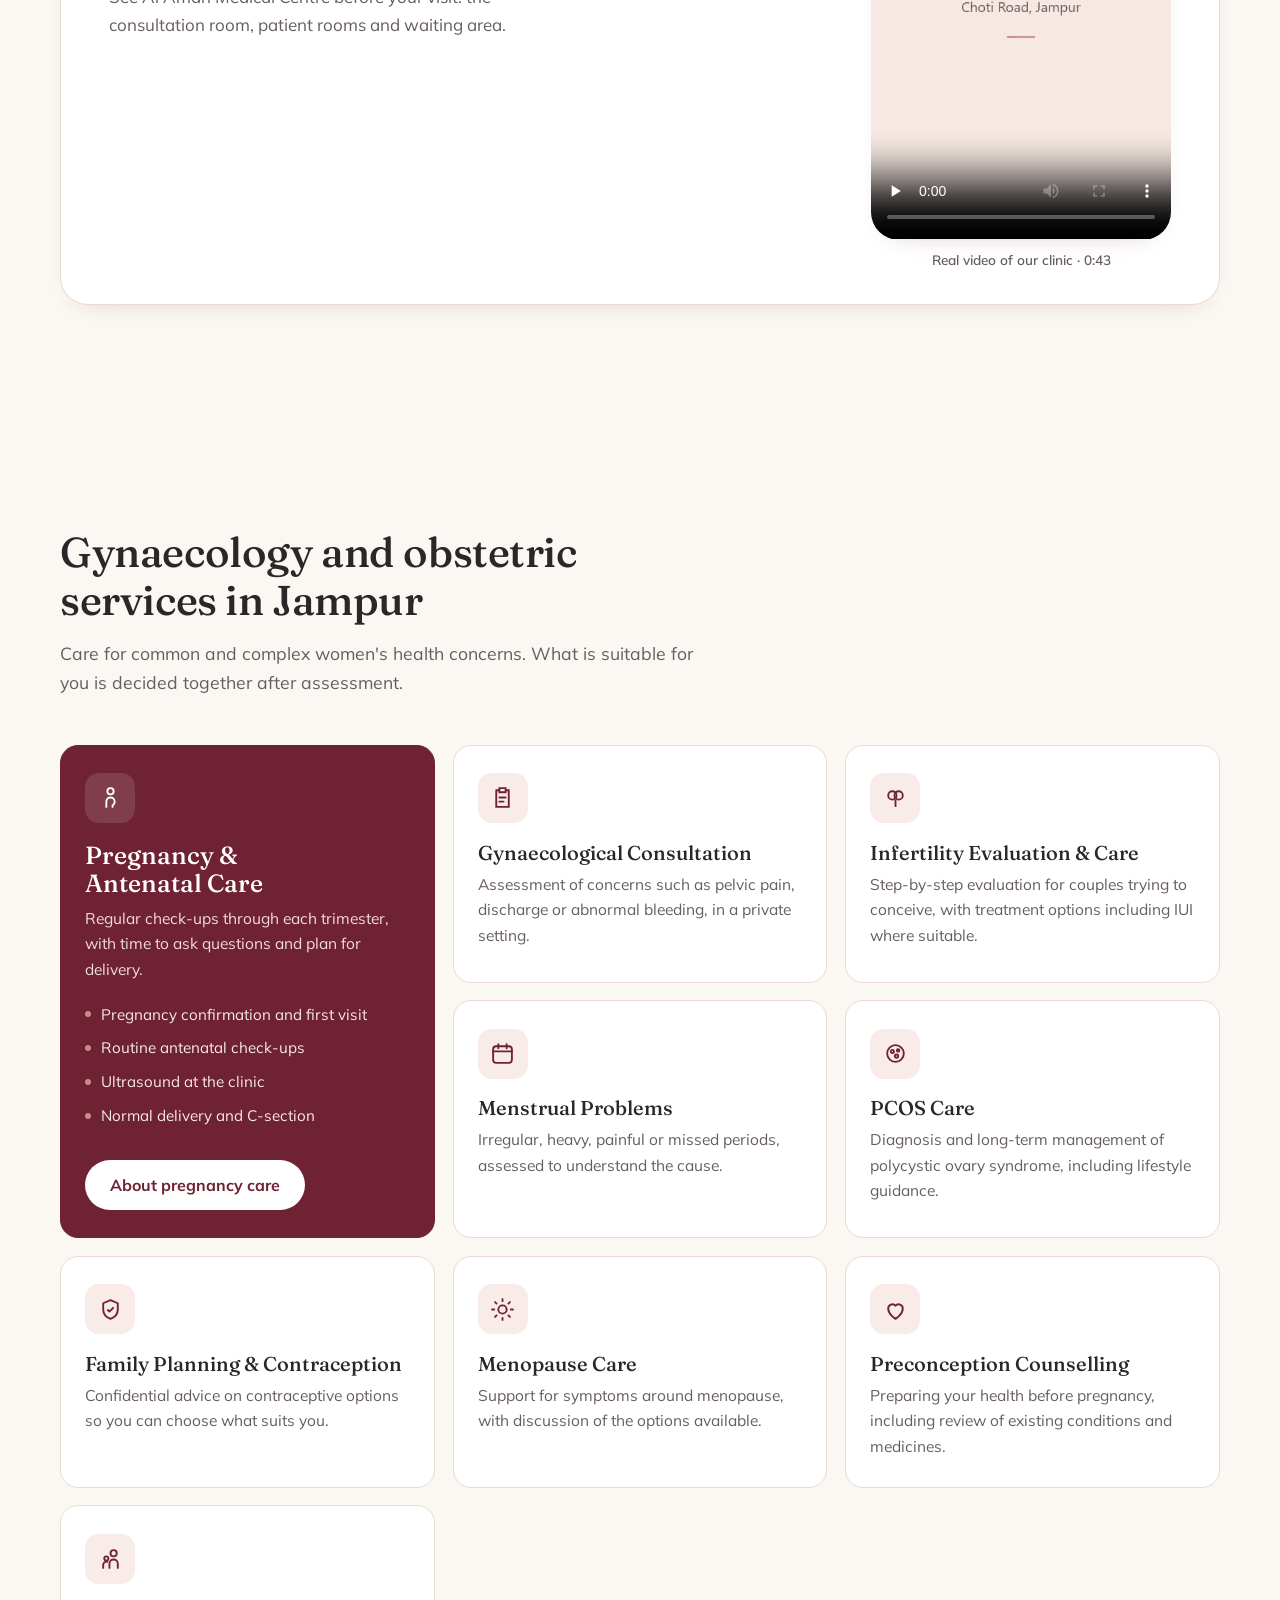
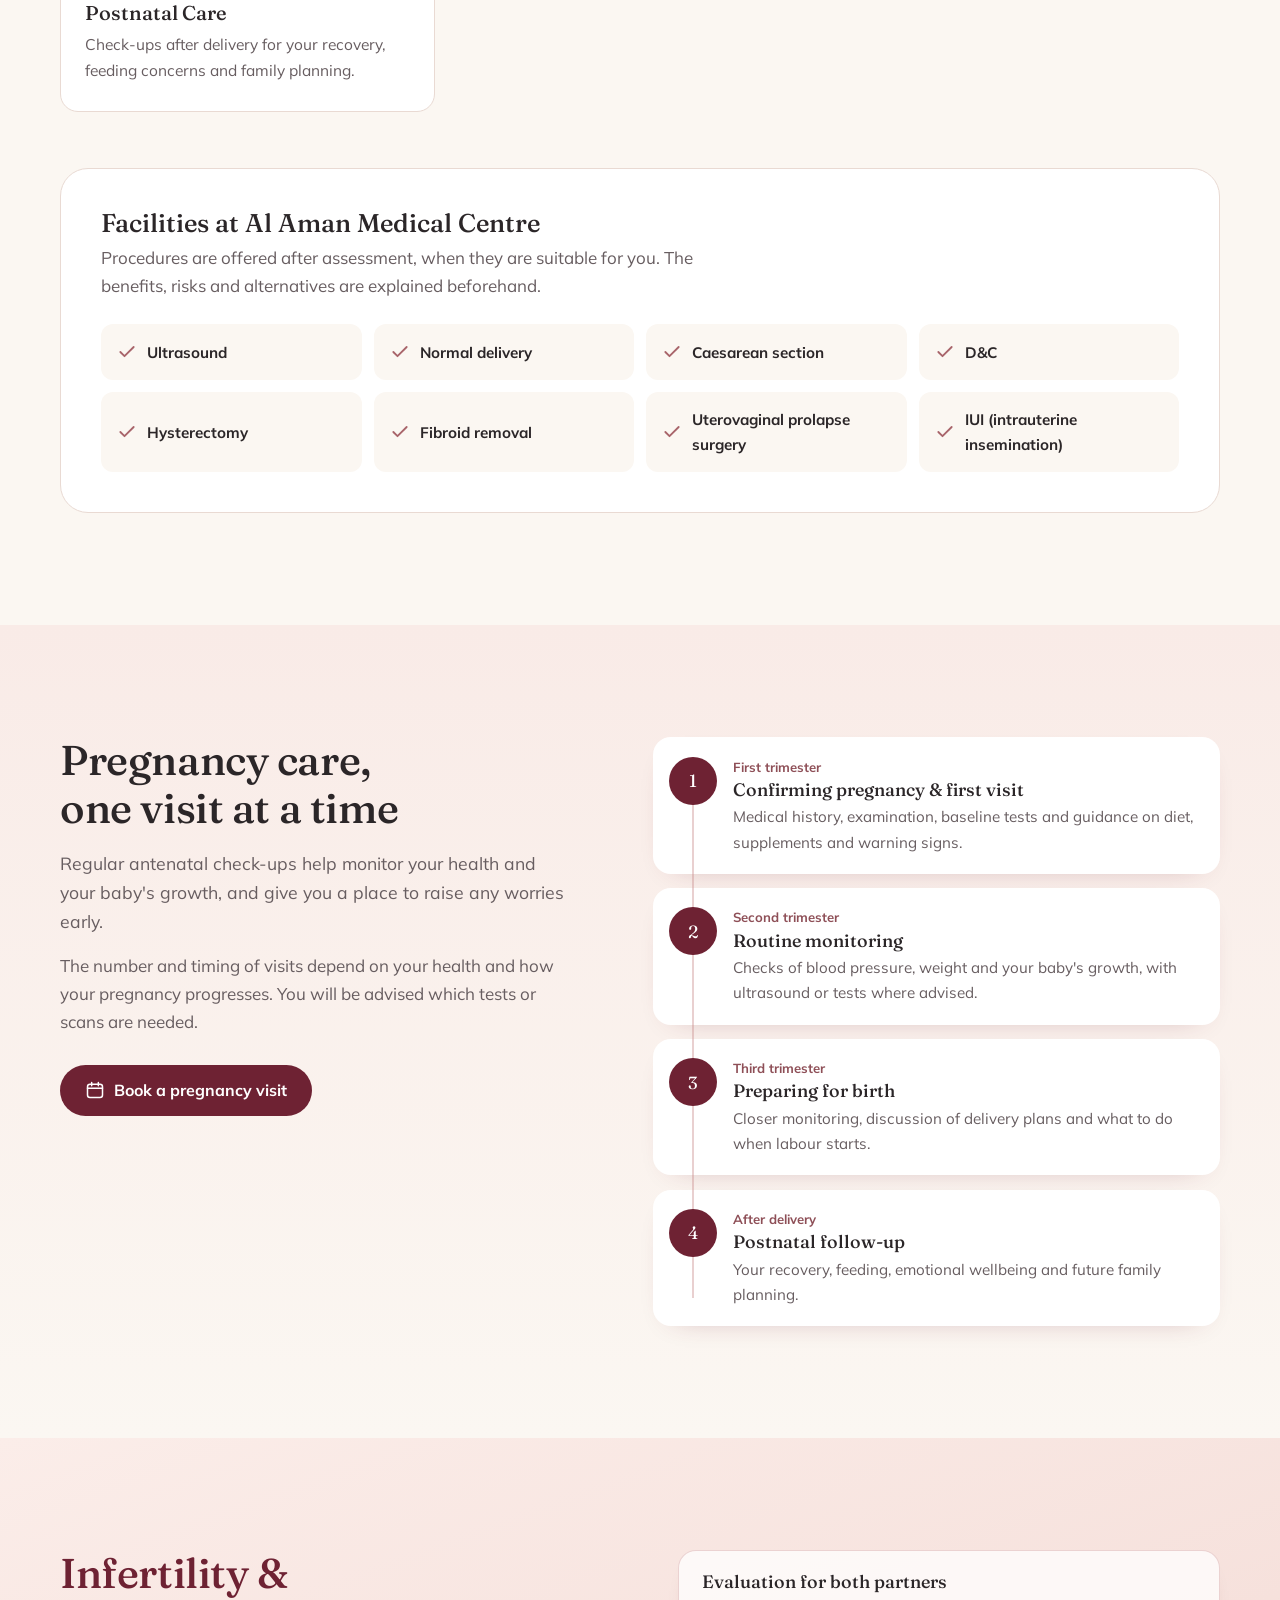
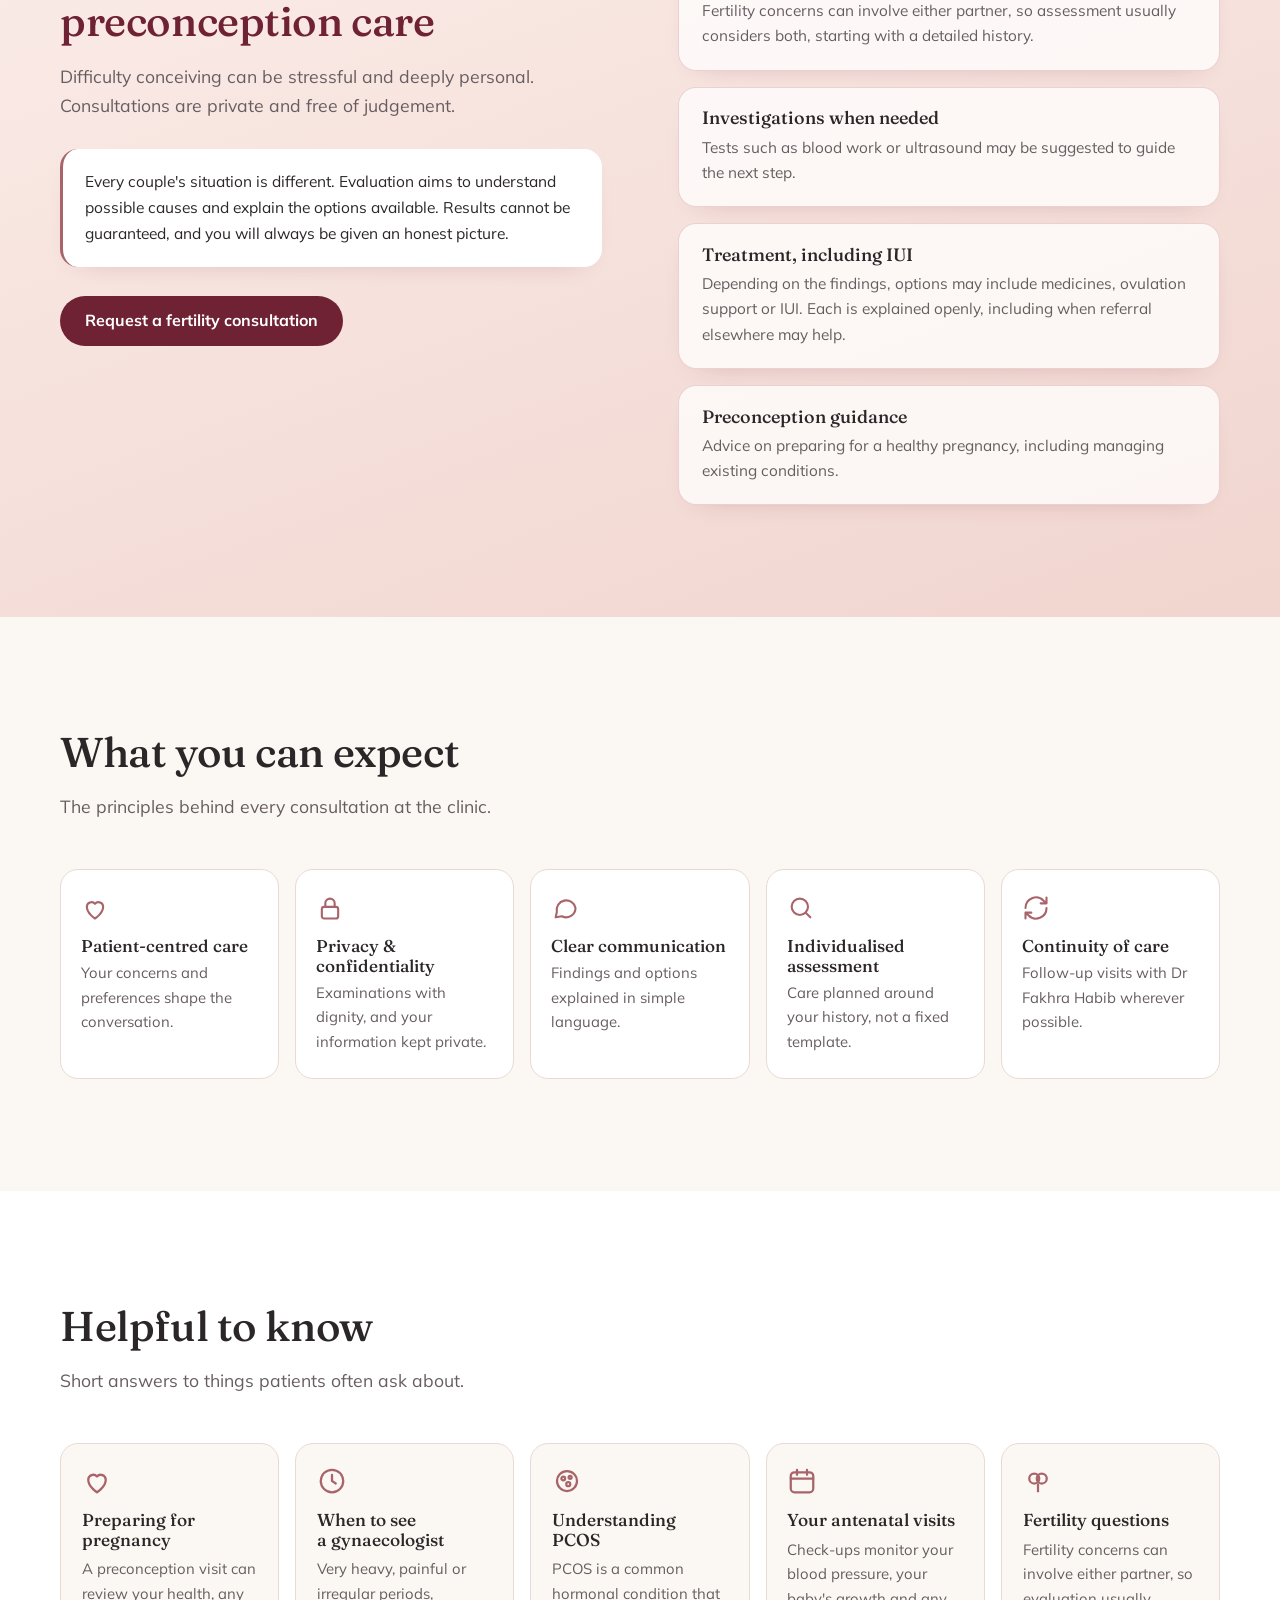
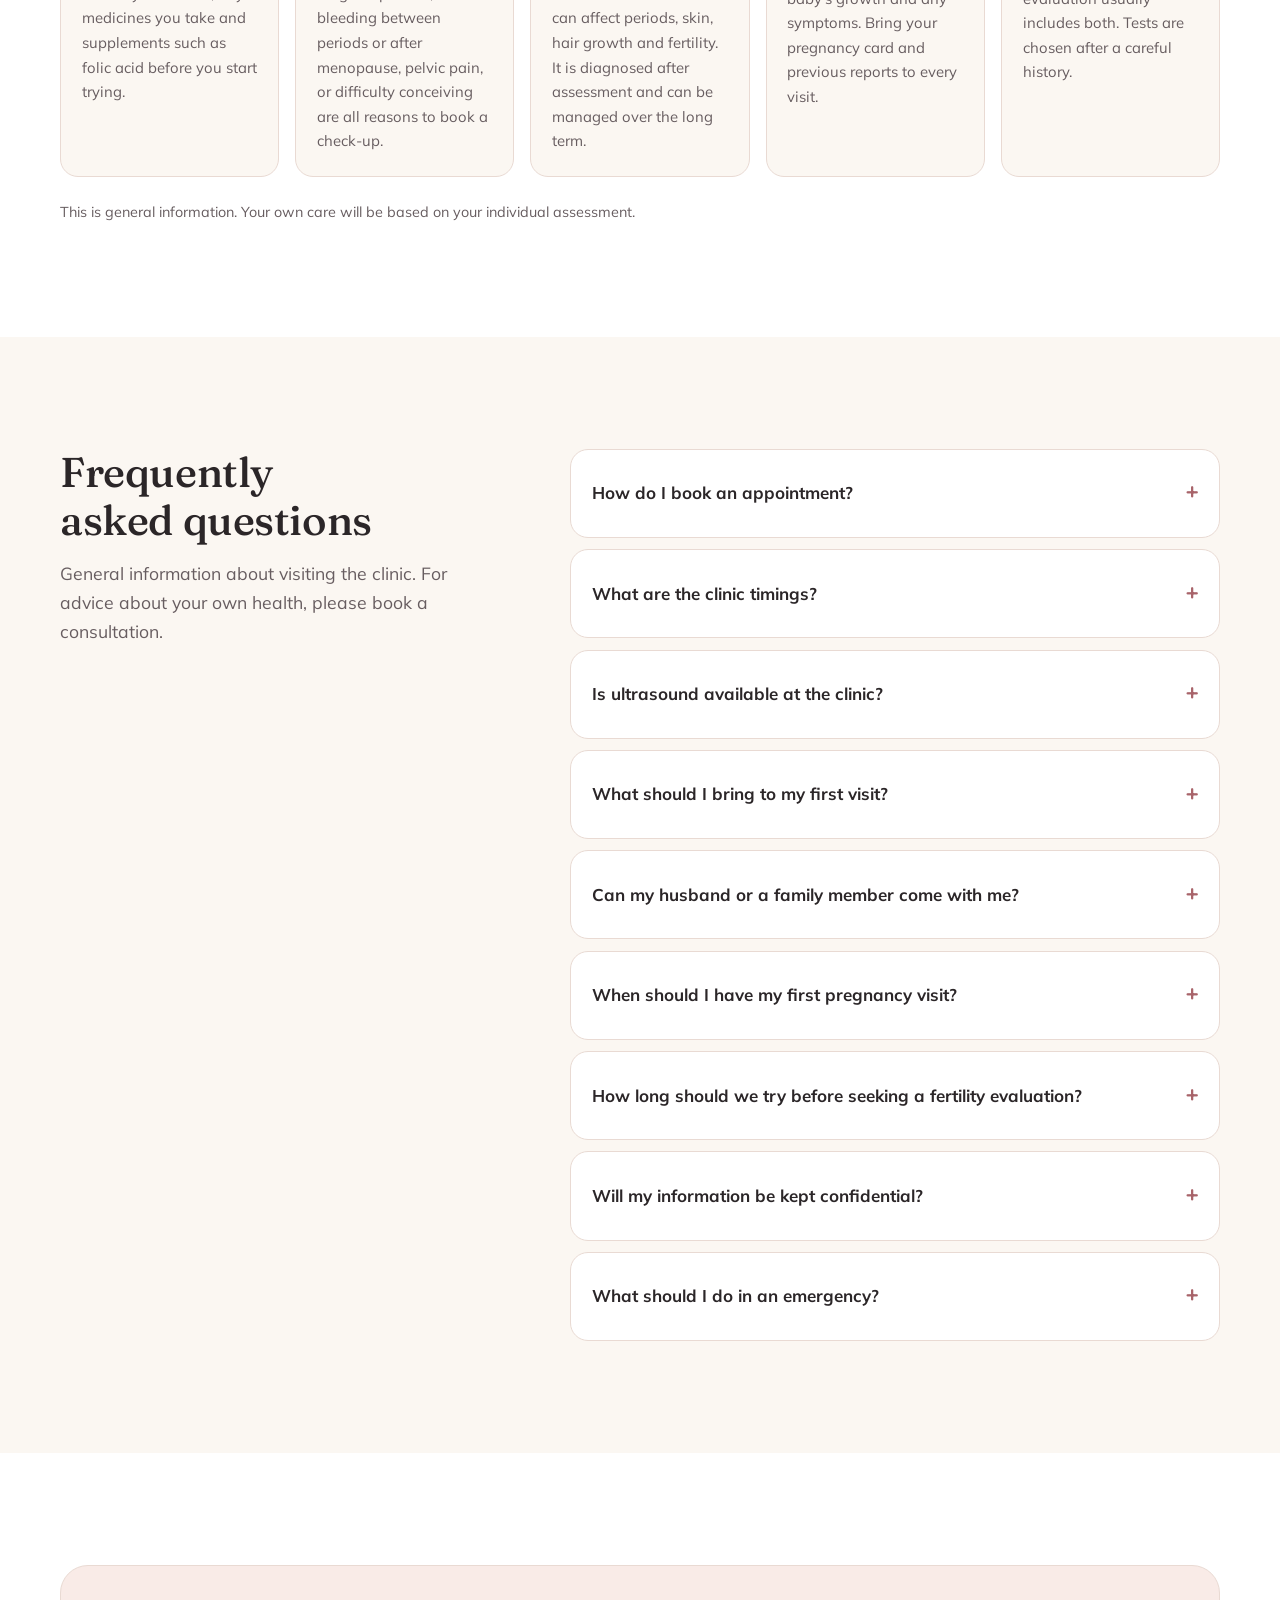
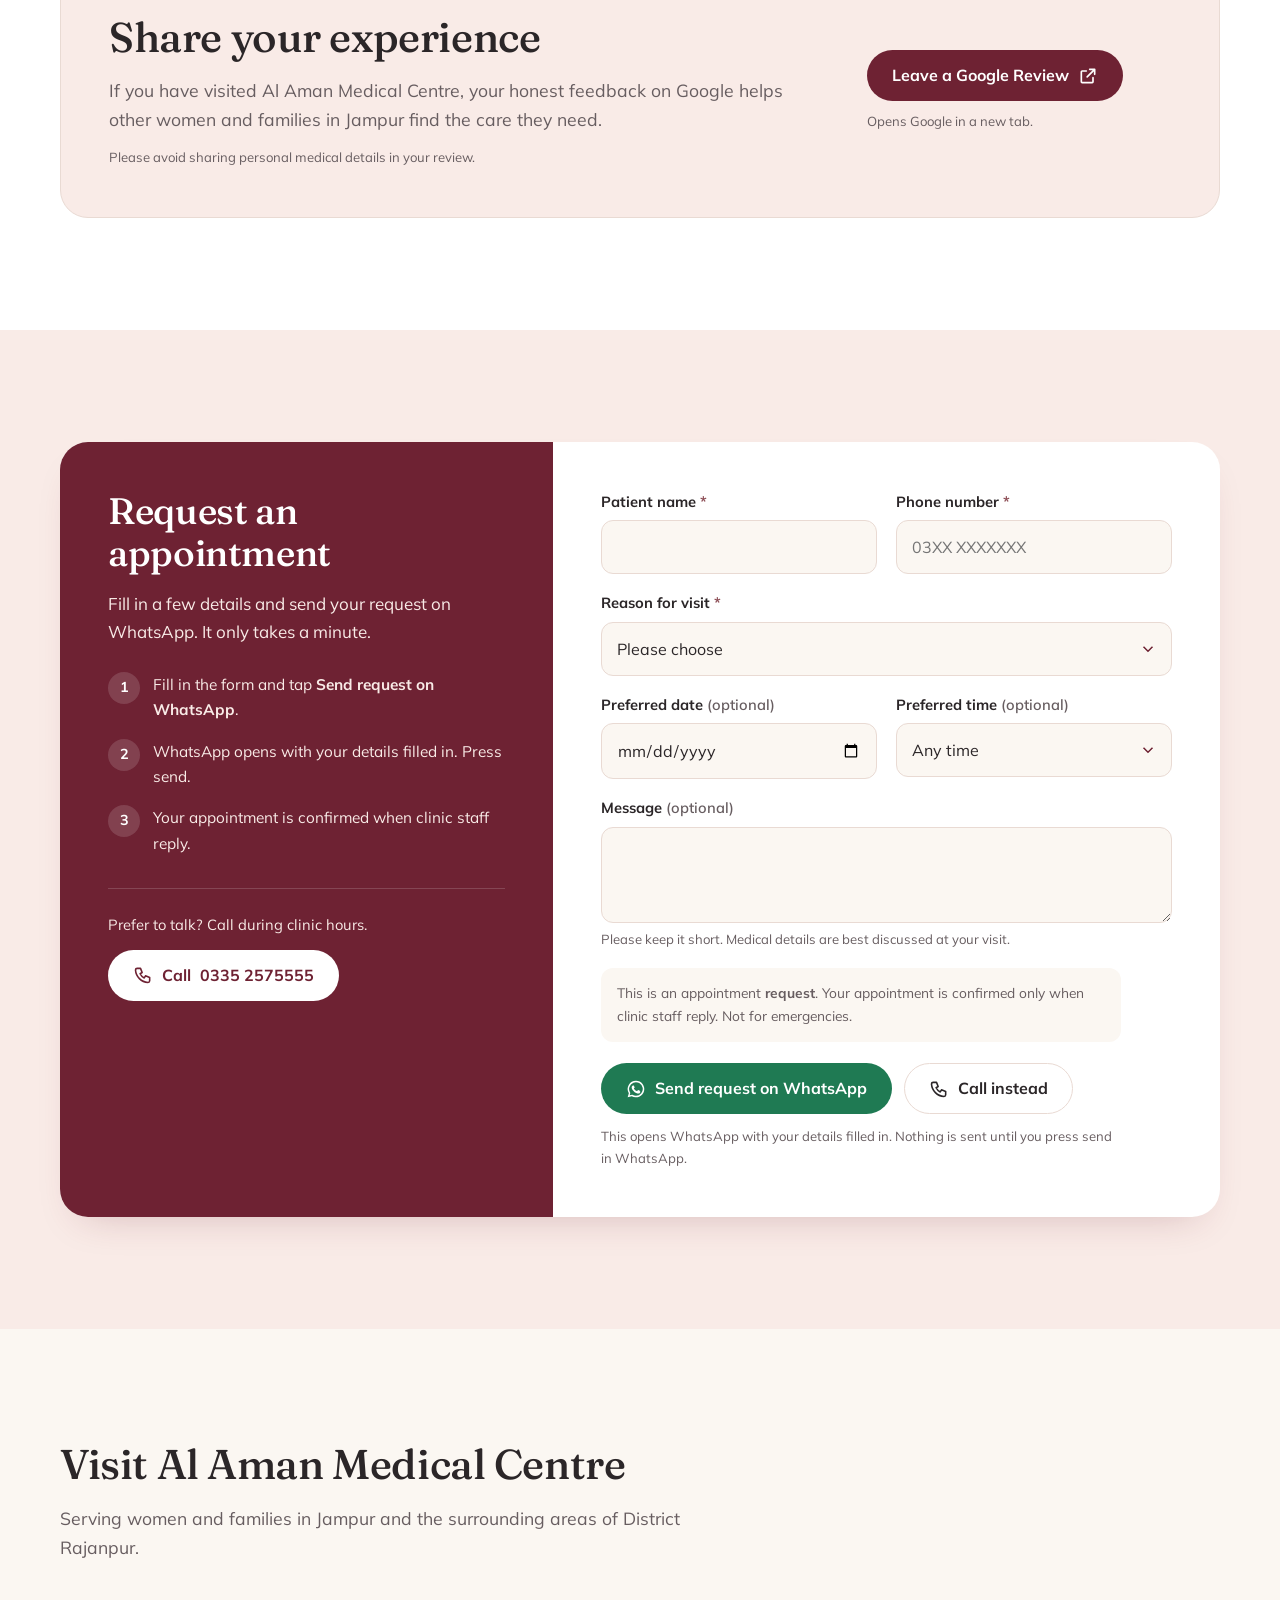
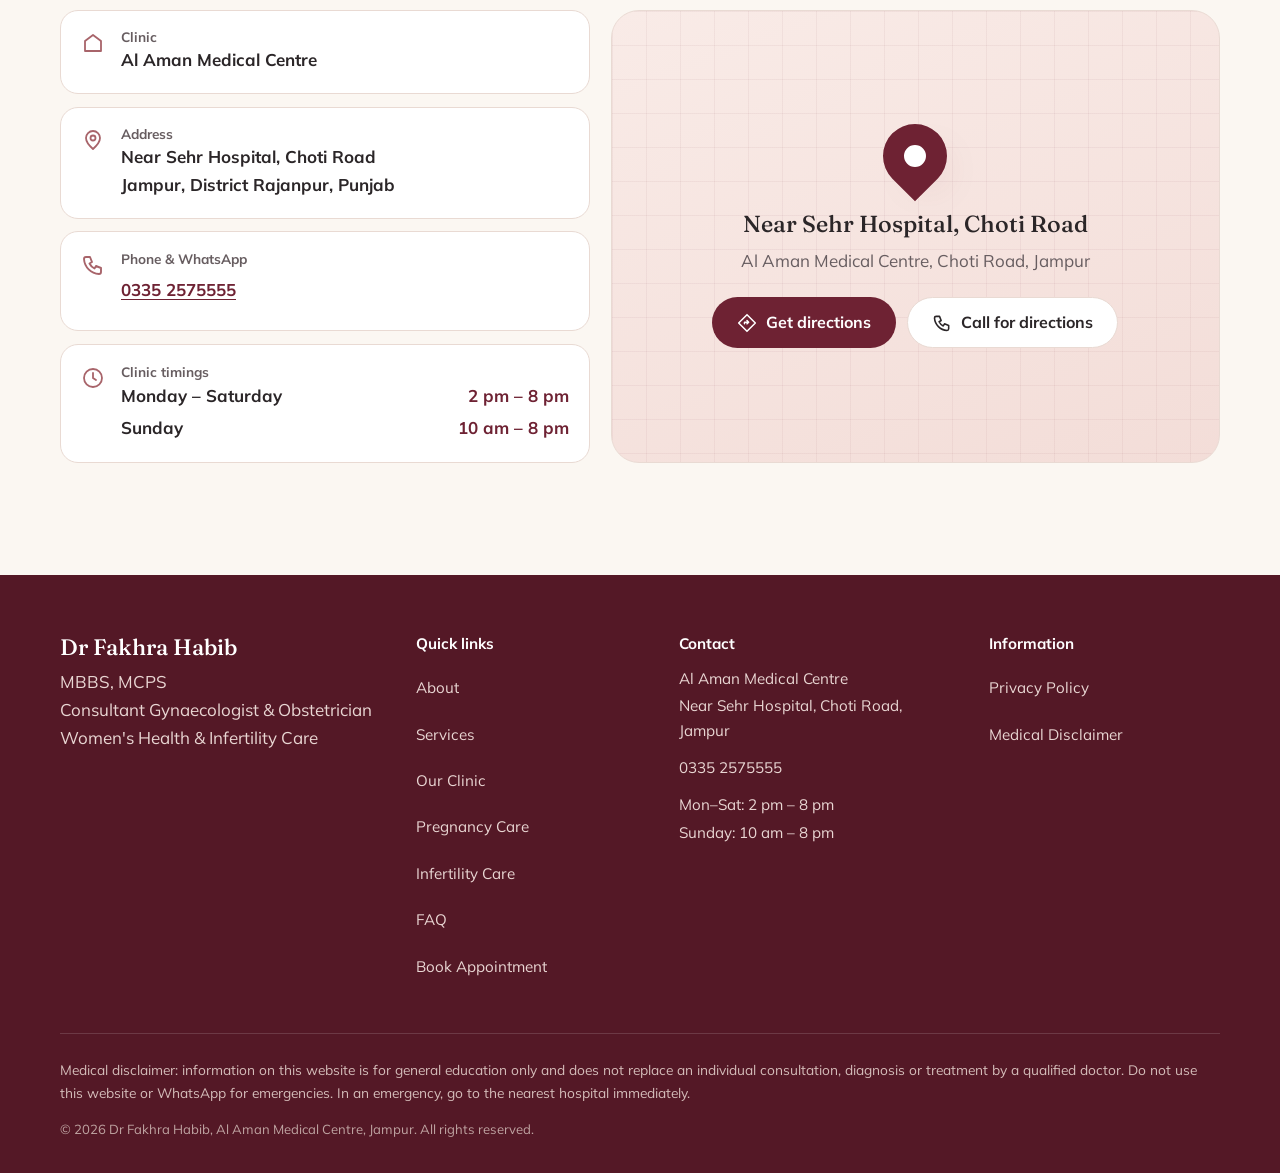
==== commit f85e3b82: "Polish clinic video: title card, room labels, colour grade, contact card Co-Authored-By: Claude Opus" ====
--- a/al-aman-website/index.html
+++ b/al-aman-website/index.html
@@ -279,10 +279,10 @@
         <p>See Al Aman Medical Centre before your visit: the consultation room, patient rooms and waiting area.</p>
       </div>
       <figure class="tour-video">
-        <video controls preload="none" playsinline width="432" height="768" poster="images/clinic-tour-poster.jpg" aria-label="Video tour of Al Aman Medical Centre, Jampur">
-          <source src="videos/clinic-tour.mp4" type="video/mp4">
+        <video controls preload="none" playsinline width="432" height="768" poster="images/clinic-tour-poster.jpg?v=2" aria-label="Video tour of Al Aman Medical Centre, Jampur">
+          <source src="videos/clinic-tour.mp4?v=2" type="video/mp4">
         </video>
-        <figcaption>Real video of our clinic · 0:37</figcaption>
+        <figcaption>Real video of our clinic · 0:43</figcaption>
       </figure>
     </div>
   </div>
